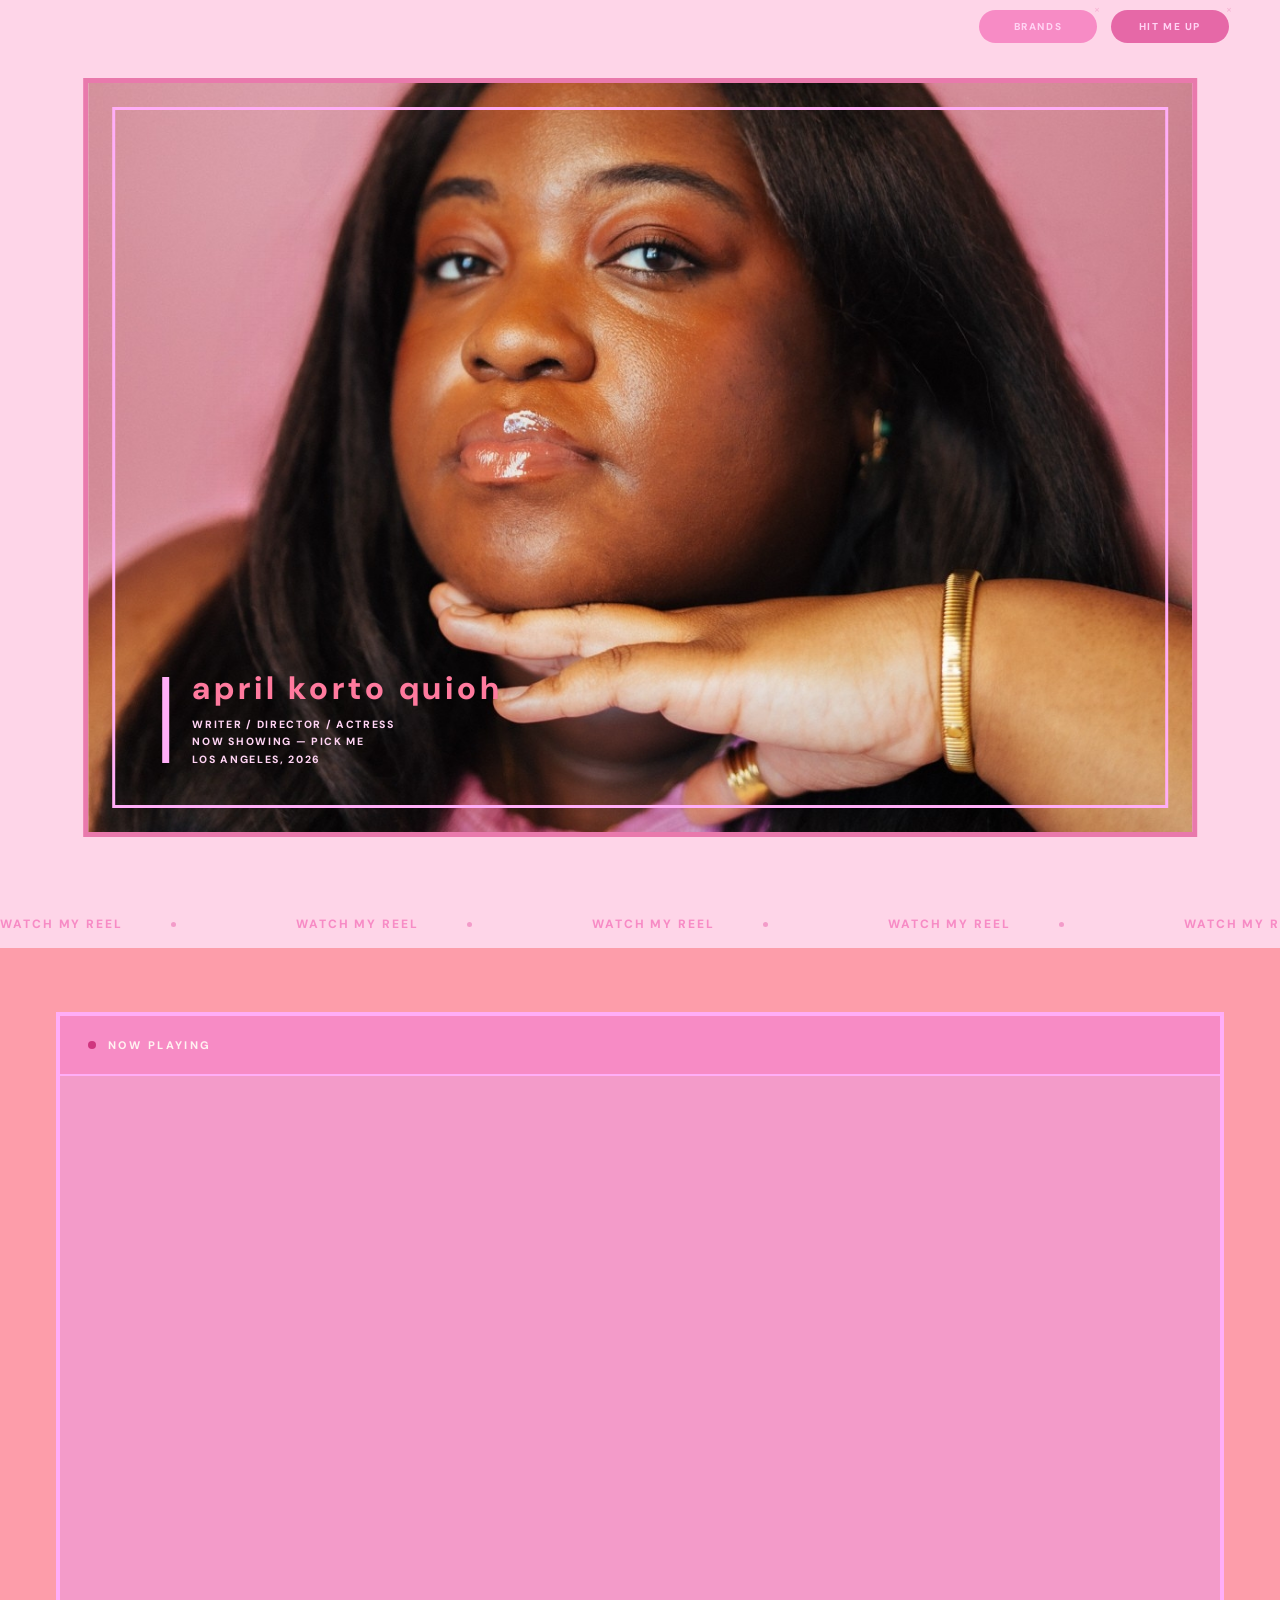
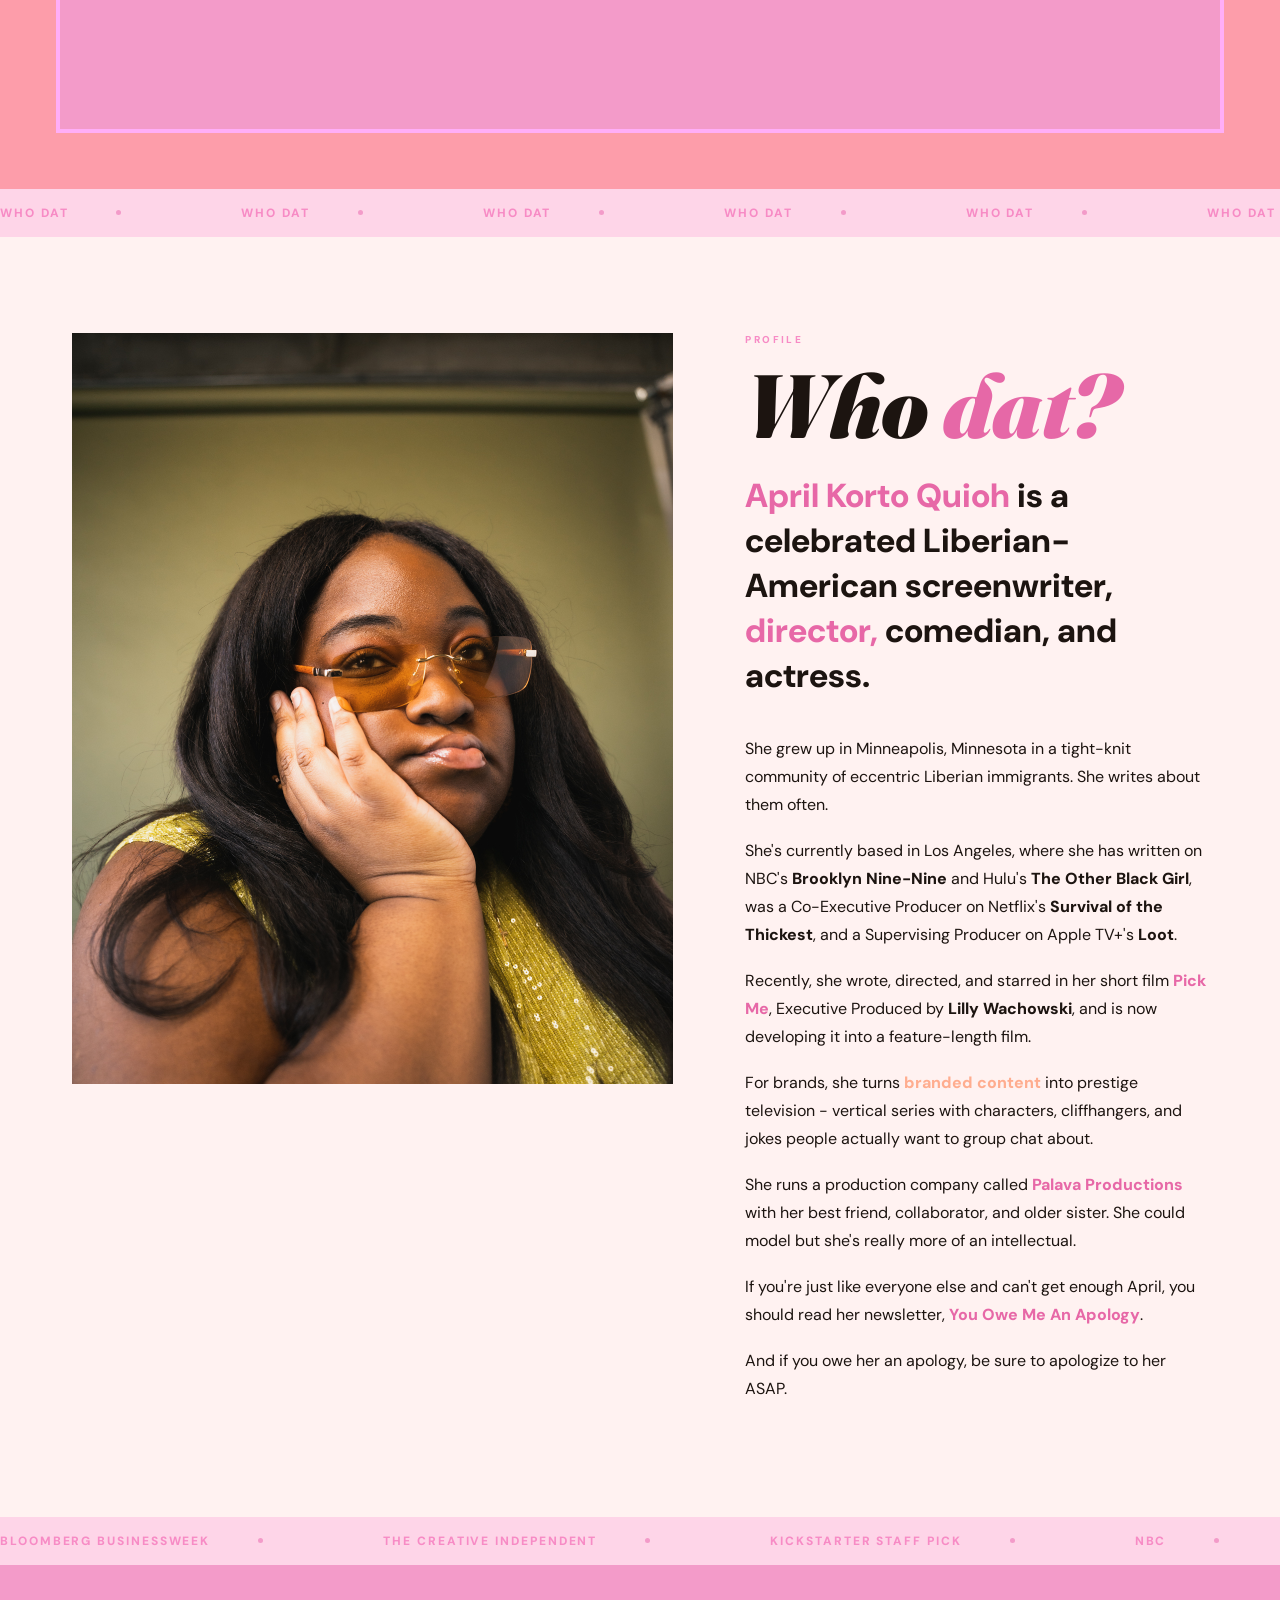
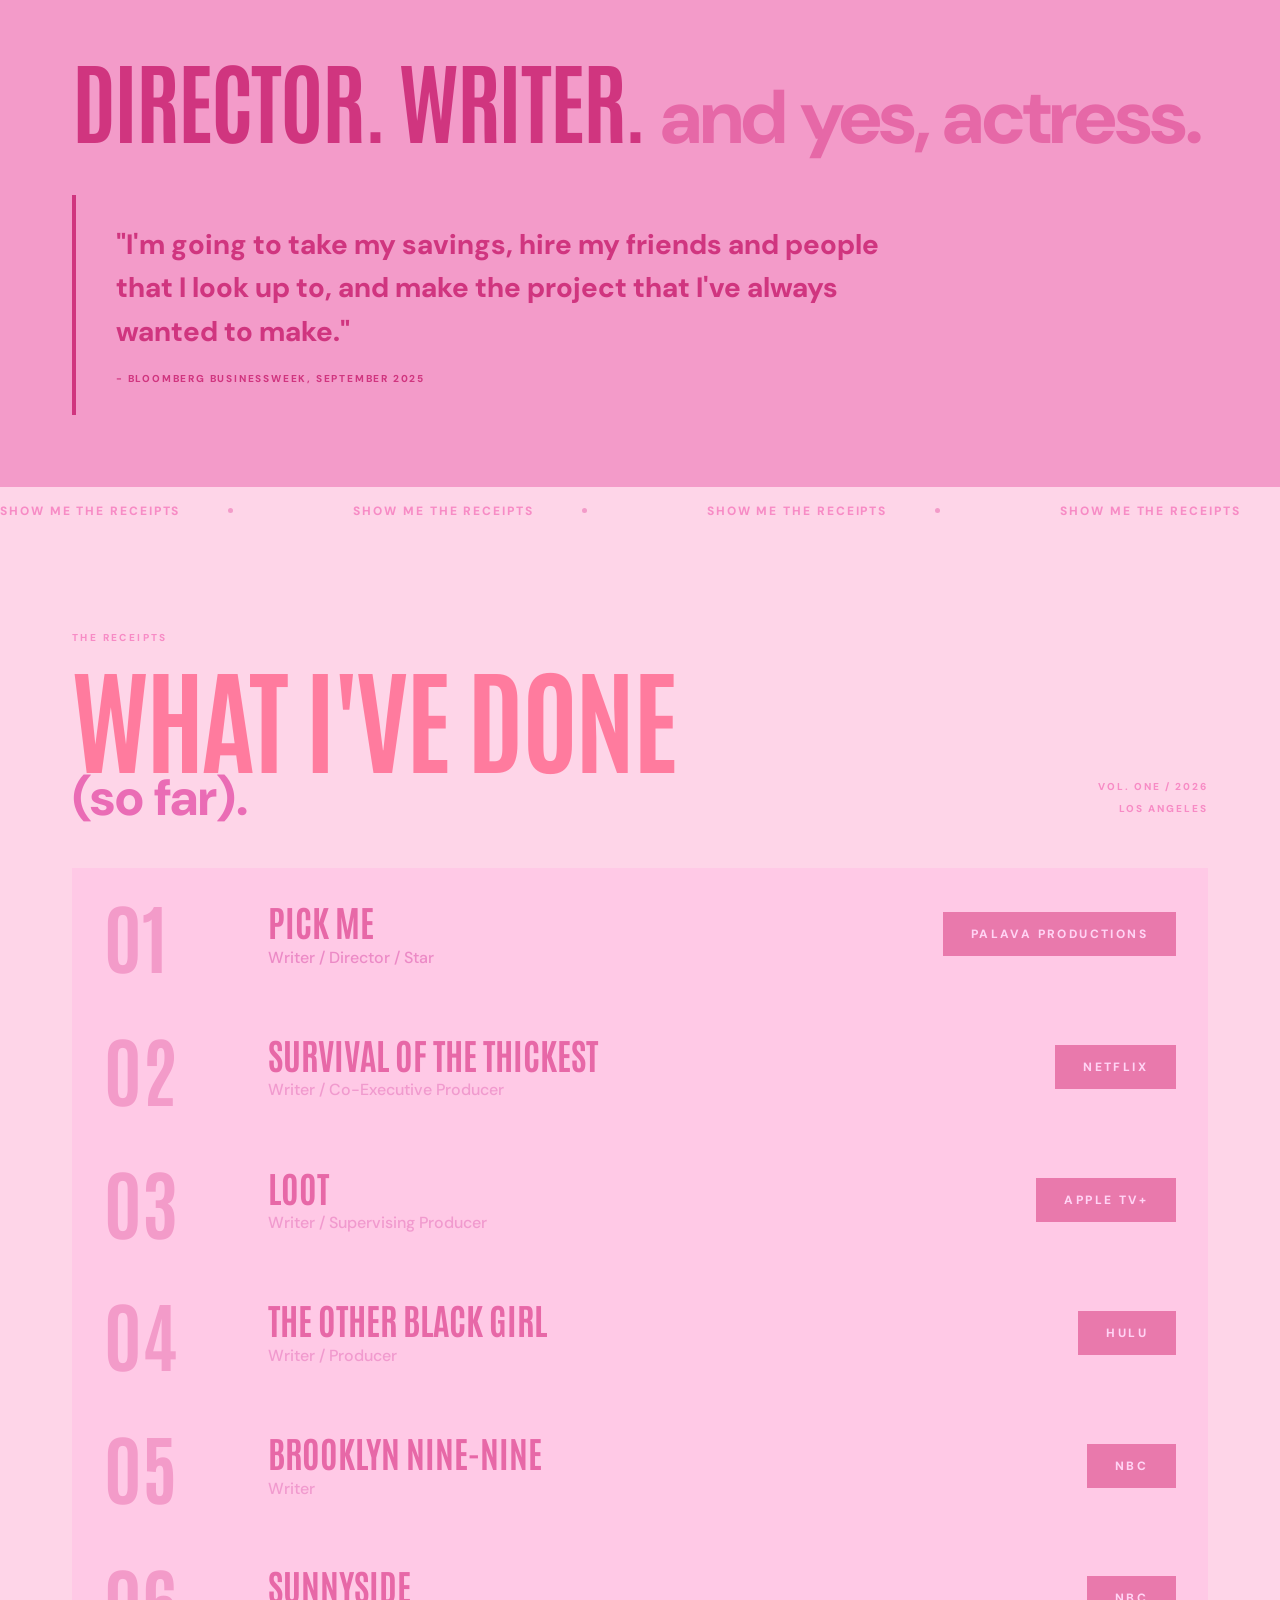
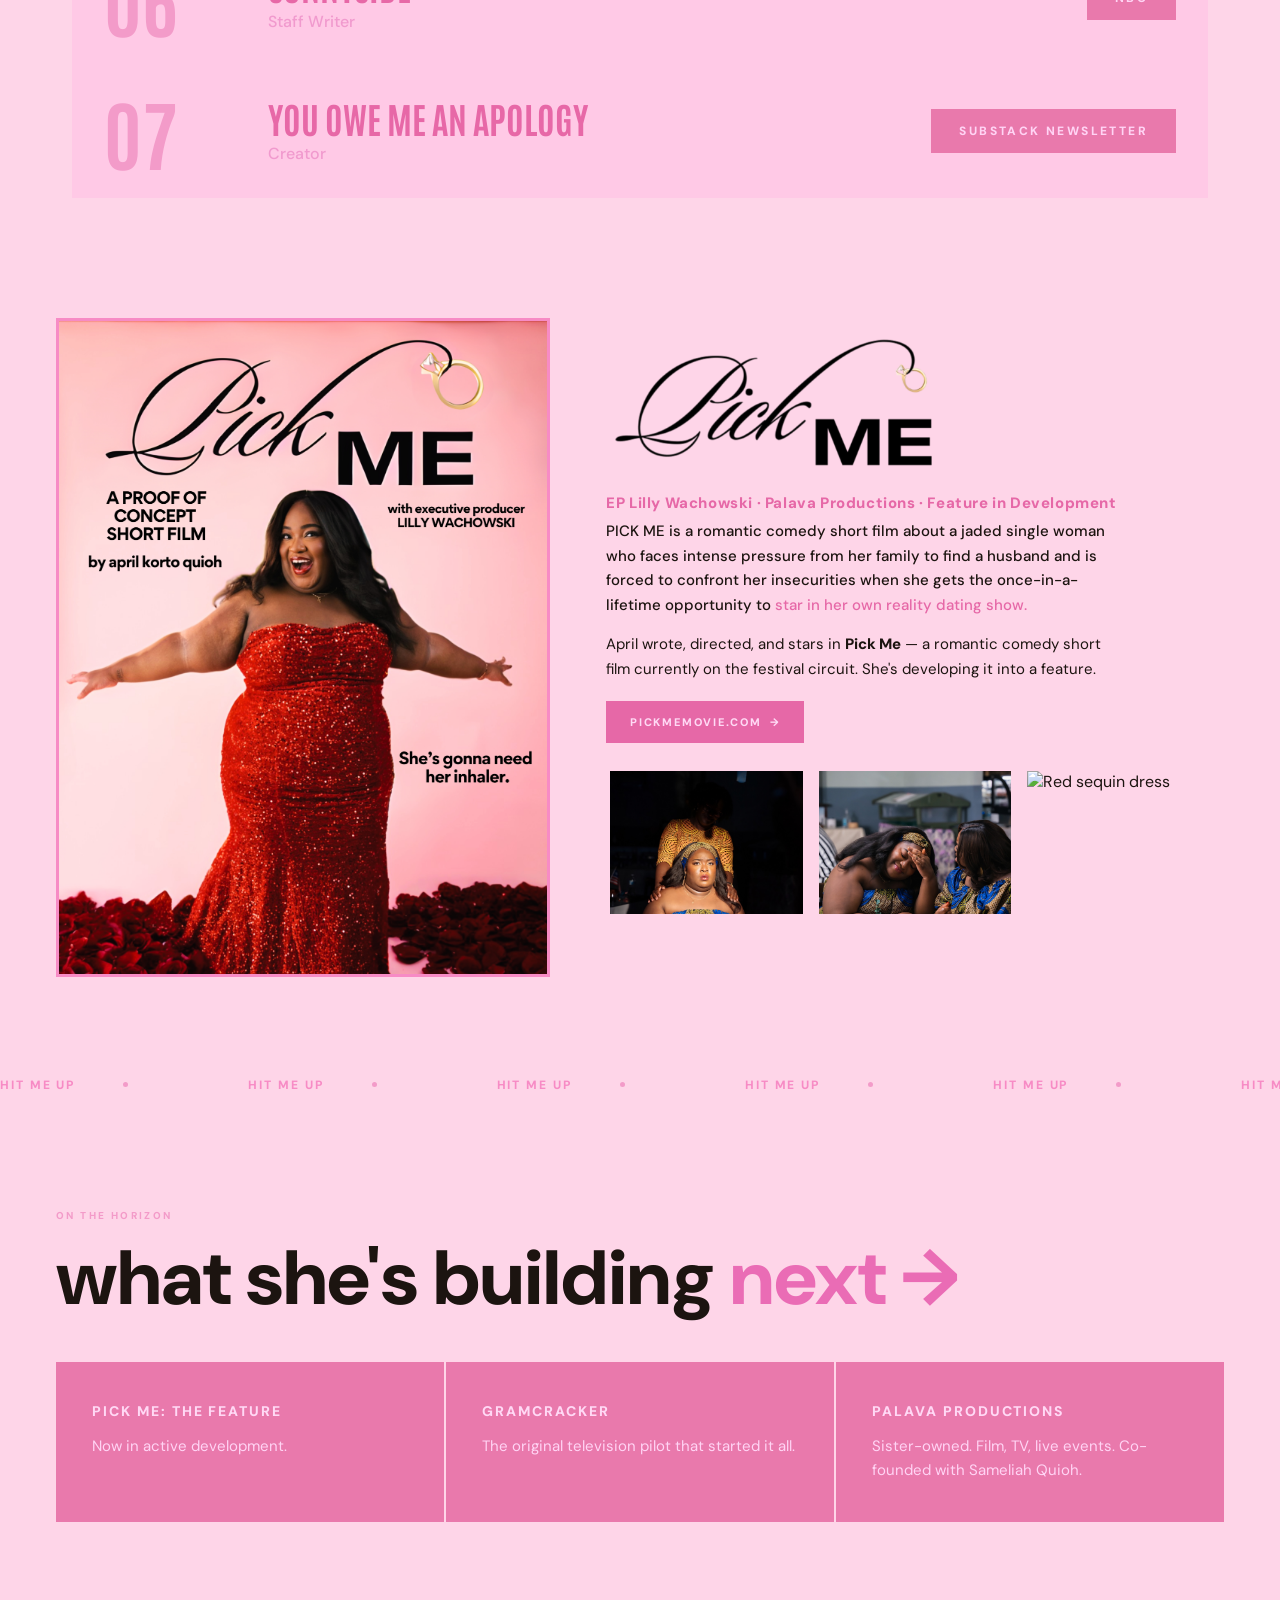
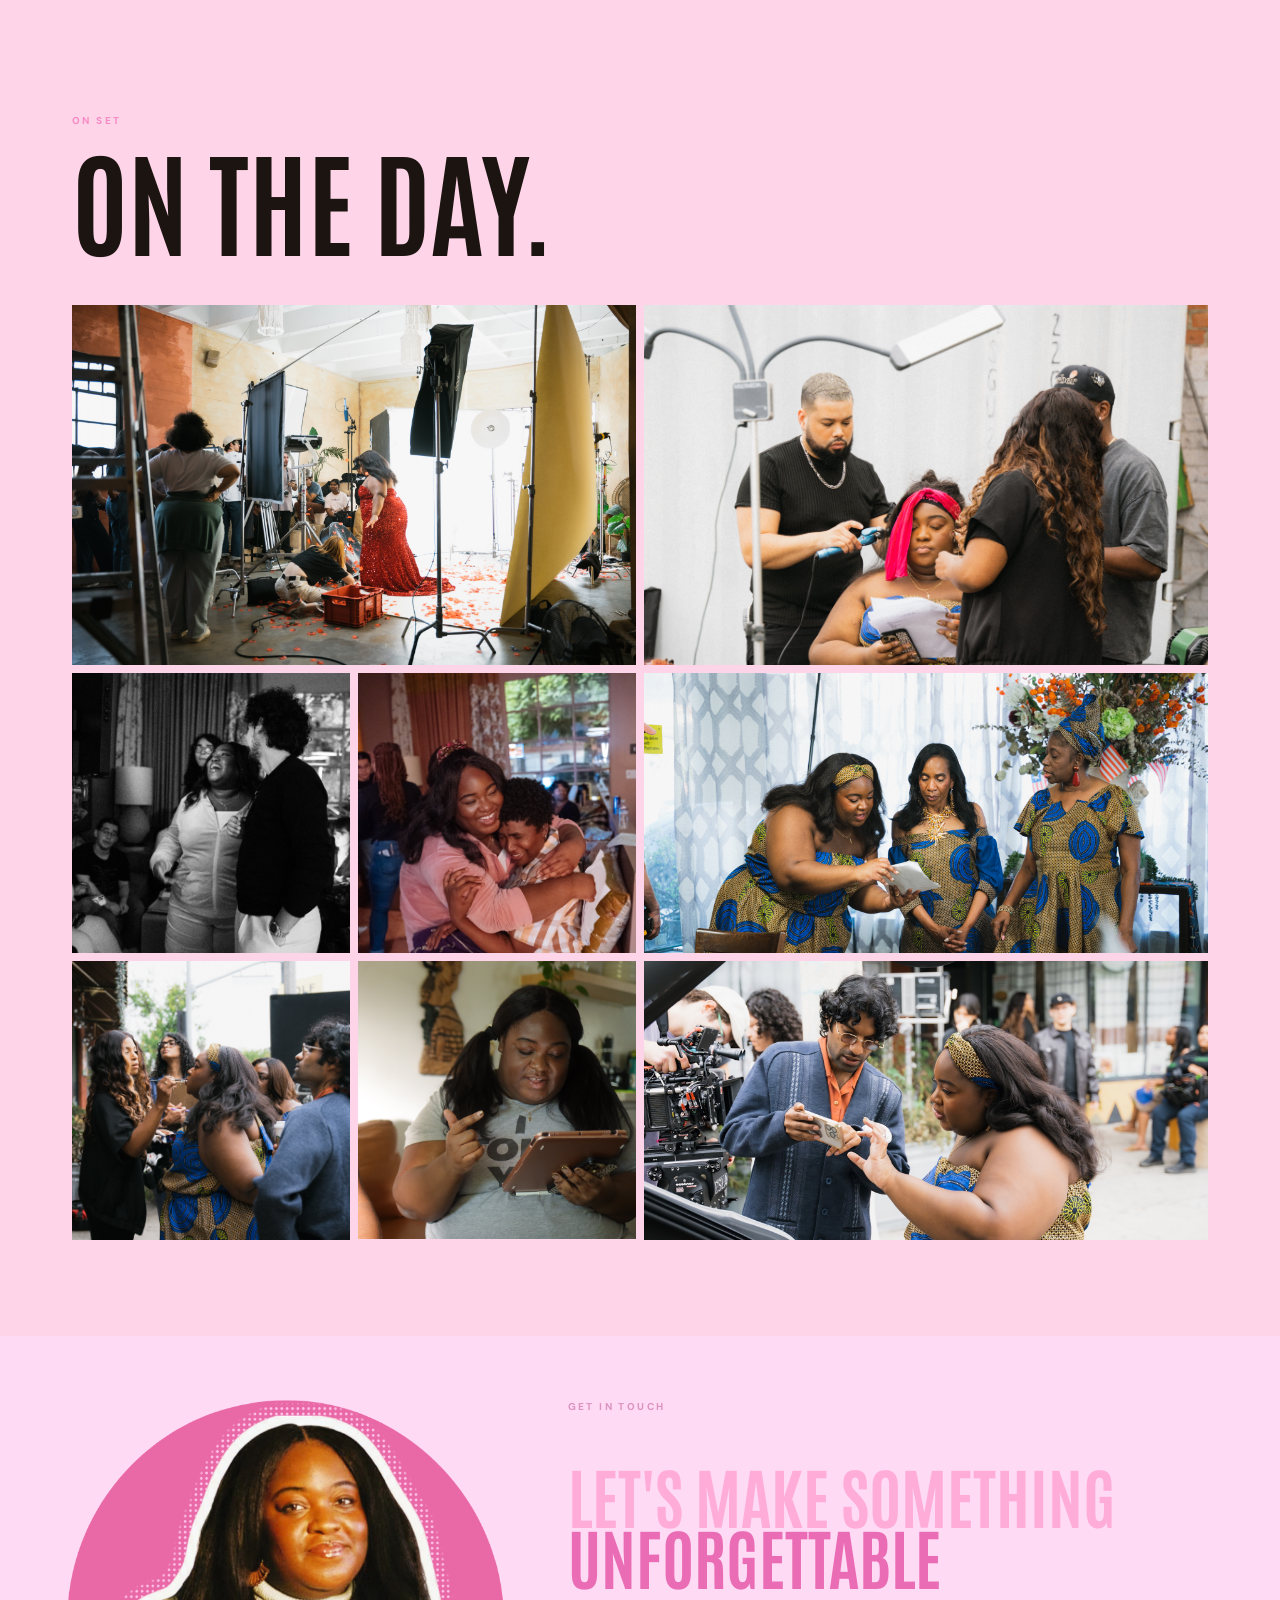
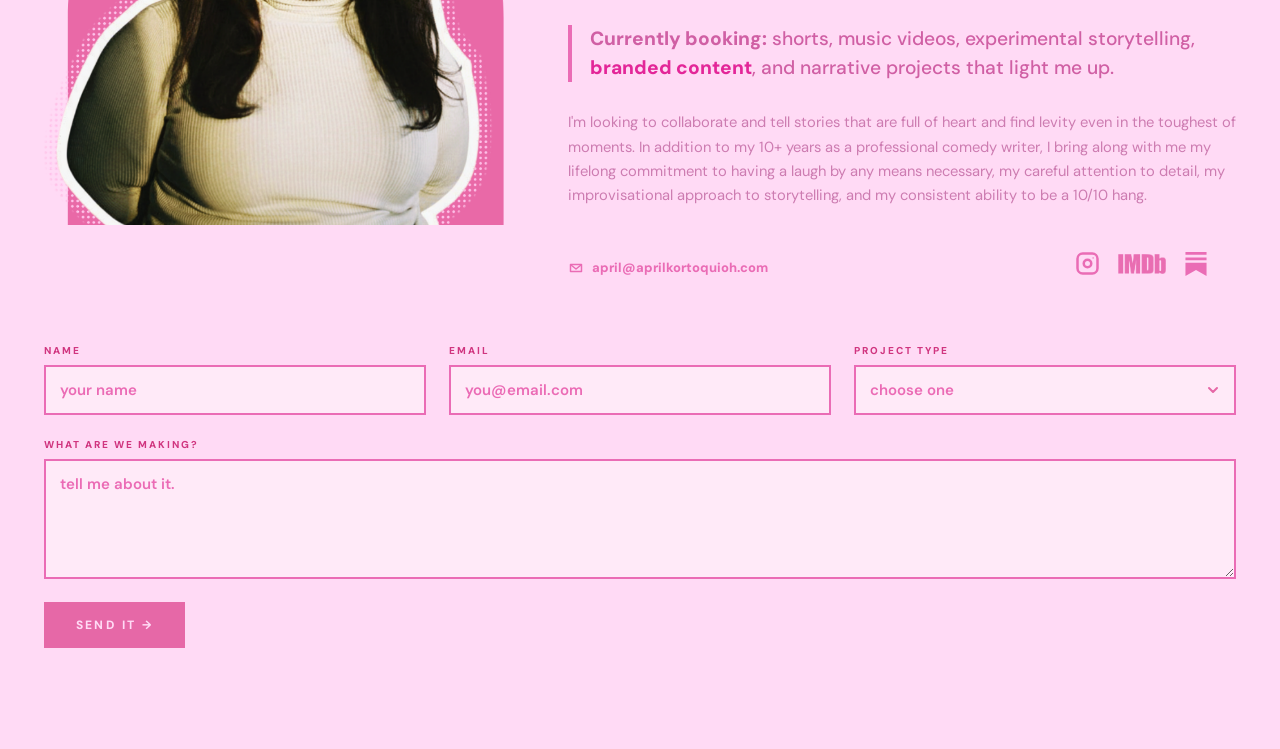
==== index.html @ 1f3b7e19 "Uniform form fields, deeper #f477c0 captions, corrected square vision framing, swap corrected one-pa" ====
<!DOCTYPE html>
<html lang="en">
<head>
<meta charset="UTF-8">
<meta name="viewport" content="width=device-width, initial-scale=1.0">
<title>April Korto Quioh — Comedy Writer, Director & Actress | Los Angeles</title>
<meta name="description" content="April Korto Quioh is a Liberian-American screenwriter, director, and actress based in Los Angeles. TV credits include Netflix, Apple TV+, Hulu, and NBC. Creator and star of Pick Me, exec produced by Lilly Wachowski.">
<meta name="keywords" content="April Korto Quioh, comedy writer Los Angeles, TV writer Los Angeles, screenwriter director actress, Liberian American writer, Pick Me short film, Survival of the Thickest writer, Brooklyn Nine-Nine writer, Loot Apple TV writer, The Other Black Girl writer">
<meta name="author" content="April Korto Quioh">
<meta name="robots" content="index, follow">

<!-- Open Graph -->
<meta property="og:type" content="website">
<meta property="og:title" content="April Korto Quioh — Comedy Writer, Director & Actress">
<meta property="og:description" content="Liberian-American screenwriter, director, and actress based in Los Angeles. Credits include Netflix, Apple TV+, Hulu, and NBC.">
<meta property="og:url" content="https://aprilkortoquioh.com">
<meta property="og:image" content="https://aprilkortoquioh.com/official photos/FINAL PICK ME POSTER.jpg">

<!-- Twitter Card -->
<meta name="twitter:card" content="summary_large_image">
<meta name="twitter:title" content="April Korto Quioh — Comedy Writer, Director & Actress">
<meta name="twitter:description" content="Liberian-American screenwriter, director, and actress based in Los Angeles. Credits include Netflix, Apple TV+, Hulu, and NBC.">

<!-- Structured Data -->
<script type="application/ld+json">
{
  "@context": "https://schema.org",
  "@type": "Person",
  "name": "April Korto Quioh",
  "jobTitle": "Screenwriter, Director, Actress",
  "description": "Liberian-American screenwriter, director, and actress based in Los Angeles.",
  "url": "https://aprilkortoquioh.com",
  "email": "april@aprilkortoquioh.com",
  "address": { "@type": "PostalAddress", "addressLocality": "Los Angeles", "addressRegion": "CA" },
  "sameAs": [
    "https://www.imdb.com/name/nm8555752/",
    "https://palavaproductions.com",
    "https://youowemeanapology.substack.com/"
  ],
  "knowsAbout": ["Screenwriting", "Directing", "Comedy", "Television", "Film"],
  "worksFor": { "@type": "Organization", "name": "Palava Productions" },
  "hasCredential": [
    { "@type": "EducationalOccupationalCredential", "credentialCategory": "Writer / Co-Executive Producer", "recognizedBy": { "@type": "Organization", "name": "Netflix — Survival of the Thickest" } },
    { "@type": "EducationalOccupationalCredential", "credentialCategory": "Writer / Supervising Producer", "recognizedBy": { "@type": "Organization", "name": "Apple TV+ — Loot" } },
    { "@type": "EducationalOccupationalCredential", "credentialCategory": "Writer / Producer", "recognizedBy": { "@type": "Organization", "name": "Hulu — The Other Black Girl" } },
    { "@type": "EducationalOccupationalCredential", "credentialCategory": "Writer", "recognizedBy": { "@type": "Organization", "name": "NBC — Brooklyn Nine-Nine" } }
  ]
}
</script>
<link rel="icon" href="data:image/svg+xml,<svg xmlns='http://www.w3.org/2000/svg' viewBox='0 0 100 100'><circle cx='50' cy='50' r='30' fill='%23e768a7'/></svg>">
<link rel="preconnect" href="https://fonts.googleapis.com">
<link rel="preconnect" href="https://fonts.gstatic.com" crossorigin>
<link href="https://fonts.googleapis.com/css2?family=Antonio:wght@400;600;700&family=Caprasimo&family=DM+Sans:opsz,wght@9..40,400;9..40,500;9..40,700;9..40,800&family=Fraunces:ital,wght@0,500;1,200;1,300;1,600;1,700;1,900&family=Lora:ital,wght@0,400;0,700;1,400;1,700&family=Mr+Dafoe&family=Playfair+Display:ital,wght@0,400;0,700;0,900;1,400;1,700&display=swap" rel="stylesheet">
<style>
/*
  ORCHID V3 — custom palette on #e8c9dc base
  Based on ORCHID V2 with sizing/color refinements.
*/

:root {
  --black: #000000;
  --raspberry: #d90060;
  --blush: #f5d0f5;
  --candy: #f78bc5;
  --petal: #ffd6f2;
  --warm: #e768a7;
}

* { margin: 0; padding: 0; box-sizing: border-box; }
html { scroll-behavior: smooth; background: var(--blush); }
body {
  font-family: 'DM Sans', sans-serif;
  font-weight: 400;
  background: var(--blush);
  color: var(--black);
  overflow-x: hidden;
  -webkit-font-smoothing: antialiased;
}
img { display: block; max-width: 100%; }
a { color: inherit; text-decoration: none; }

/* ===== HIT ME UP BUTTON — from v7, with swipe-to-dismiss ===== */
.hitmeup-btn {
  position: fixed;
  top: 10px;
  right: 20px;
  z-index: 100;
  background: #e975a8;
  color: #ffe8f5;
  padding: 10px 20px;
  font-family: 'DM Sans', sans-serif;
  font-weight: 800;
  font-size: 10px;
  letter-spacing: 0.16em;
  text-transform: uppercase;
  border: none;
  border-radius: 40px;
  cursor: pointer;
  transition: background .2s, color .2s, transform .3s, opacity .3s;
  text-decoration: none;
  user-select: none;
  touch-action: pan-x;
}
.hitmeup-btn:hover { background: #d46da4; color: #ffe8f5; }
.hitmeup-btn.dismissed {
  transform: translateX(200%) !important;
  opacity: 0;
  pointer-events: none;
}
.hitmeup-close {
  position: fixed;
  top: 3px;
  right: 13px;
  z-index: 101;
  background: none;
  border: none;
  color: #e975a8;
  font-size: 11px;
  line-height: 1;
  padding: 2px 5px;
  cursor: pointer;
  opacity: 0.85;
  transition: opacity .2s;
  font-family: 'DM Sans', sans-serif;
}
.hitmeup-close:hover { opacity: 1; }
.hitmeup-close.dismissed { display: none; }
.top-actions {
  position: fixed;
  top: 10px;
  right: 20px;
  z-index: 100;
  display: flex;
  align-items: flex-start;
  gap: 14px;
}
.top-action-item {
  position: relative;
  display: inline-flex;
}
.top-actions .hitmeup-btn {
  position: static;
  inset: auto;
  display: inline-flex;
  align-items: center;
  justify-content: center;
  min-width: 118px;
  background: #e975a8;
}
.top-actions .brands-btn {
  background: #ffd4f4;
  color: #e768a7;
}
.top-actions .brands-btn:hover {
  background: #ffe8f5;
  color: #d1479e;
}
.top-actions .hitmeup-close {
  position: absolute;
  top: -8px;
  right: -8px;
  color: rgba(230, 104, 167, .38);
}
.top-actions .hitmeup-btn.dismissed {
  transform: translateX(56px) !important;
  opacity: 0;
  pointer-events: none;
}
.top-actions .hitmeup-close.dismissed {
  display: none;
}
.brand-link {
  color: #d0357f;
  font-weight: 800;
  text-decoration: none;
}
.brand-link:hover {
  color: #ff60b1;
}

/* ===== HERO — from v4 layout, adjusted to palette ===== */
.hero {
  background: var(--blush);
  height: 100svh;
  min-height: 700px;
  position: relative;
  overflow: hidden;
}
.hero-photo {
  position: absolute;
  top: 50px;
  bottom: 50px;
  left: 15%;
  right: 15%;
  z-index: 1;
  overflow: hidden;
}
.hero-photo img {
  width: 100%;
  height: 100%;
  object-fit: cover;
  object-position: center 70%;
  display: block;
}
/* Hero upper-left block: name + meta stacked */
.hero-left-block {
  position: absolute;
  top: 20px;
  left: 20px;
  z-index: 4;
  text-align: left;
}
.hero-left-block .hero-credit-name {
  font-family: 'Fraunces', serif;
  font-weight: 500;
  font-style: normal;
  font-size: 28px;
  letter-spacing: 0.02em;
  text-transform: lowercase;
  color: #d46da4;
  display: block;
  margin-bottom: 0;
}
.hero-left-block .hero-meta-line {
  font-family: 'DM Sans', sans-serif;
  font-weight: 800;
  font-size: 11px;
  letter-spacing: 0.16em;
  text-transform: uppercase;
  color: #ffd9f4;
  display: block;
  line-height: 1.8;
}
/* Hero upper-right: read it and weep */
.hero-right-block {
  position: absolute;
  top: 20px;
  right: 20px;
  z-index: 4;
  text-align: right;
}
.hero-right-block em {
  font-family: 'DM Sans', sans-serif;
  font-style: normal;
  font-weight: 800;
  font-size: 11px !important;
  letter-spacing: 0.16em;
  text-transform: uppercase;
  color: #ffd9f5;
  display: block;
  line-height: 1.8;
}
/* blinking dot removed */
.hero-name-wrap {
  position: absolute;
  bottom: 50px;
  left: 15%;
  right: 20px;
  z-index: 3;
  display: flex;
  flex-direction: row;
  align-items: flex-end;
  gap: 14px;
}
.hero-name {
  font-family: 'Antonio', sans-serif;
  font-weight: 700;
  font-size: clamp(60px, 20vw, 320px);
  line-height: 0.86;
  color: #d90062;
  text-transform: uppercase;
  margin: 0;
}
.hero-subname {
  font-family: 'Antonio', sans-serif;
  font-weight: 700;
  font-size: clamp(35px, 6vw, 90px);
  color: #e768a7;
  text-transform: none;
  line-height: .7;
  transform: translateY(0.1em);
  white-space: nowrap;
}

/* ===== MARQUEE STRIPS ===== */
.marquee-strip {
  overflow: hidden;
  display: flex;
  align-items: center;
  background: var(--blush);
  height: 48px;
}
/* Top marquee — v2_mauve ticker style, colored bg */
.marquee-strip--top {
  background: #cc6699;
  height: 36px;
}
.marquee-strip--top .marquee-track span {
  color: #ffa6d9;
  font-size: 10px;
  letter-spacing: 0.22em;
  padding-right: 32px;
}
.marquee-strip--top .marquee-track span em {
  font-style: normal;
  color: #ffa6d9;
}
.marquee-strip--top .marquee-track span::after { background: #ffa6d9; }
.marquee-strip--press { height: 48px; margin-top: 0; }
.marquee-strip--hitmeup { height: 56px; margin-top: 0; }
.marquee-track {
  display: flex;
  white-space: nowrap;
  animation: marquee-scroll 69s linear infinite;
}
.marquee-strip--press .marquee-track { animation-direction: reverse; animation-duration: 69s; }
.marquee-strip--hitmeup .marquee-track { animation-direction: reverse; animation-duration: 69s; }

/* Top marquee — from v2, MORE space between items */
.marquee-track span,
.marquee-track a {
  font-family: 'DM Sans', sans-serif;
  font-weight: 800;
  text-transform: uppercase;
  padding-right: 120px;
  display: inline-flex;
  align-items: center;
  gap: 24px;
  font-size: 12px;
  letter-spacing: 0.16em;
  color: var(--raspberry);
}
.marquee-track span::after,
.marquee-track a::after {
  content: '';
  width: 5px;
  height: 5px;
  background: var(--candy);
  border-radius: 50%;
  margin-left: 24px;
  flex-shrink: 0;
}
/* Hit Me Up marquee */
.marquee-strip--hitmeup .marquee-track span {
  font-size: 12px;
  letter-spacing: 0.16em;
  color: #d0357f;
}
.marquee-strip--hitmeup .marquee-track span::after { background: #d0357f; }
.marquee-track a { text-decoration: none; transition: color .2s; }
.marquee-track a:hover { color: var(--black); }
@keyframes marquee-scroll {
  0% { transform: translateX(0); }
  100% { transform: translateX(-50%); }
}

/* ===== REEL CTA — redesigned horizontal bar ===== */
.reel-cta {
  display: flex;
  align-items: center;
  justify-content: space-between;
  background: #F0A0C8;
  color: #ba5083;
  padding: 14px 56px;
  cursor: pointer;
  transition: background .2s, color .2s;
  text-decoration: none;
}
.reel-cta:hover { background: #ba5083; color: #ffa6d9; }
.reel-cta:hover .reel-cta-label { color: #ffa6d9; }
.reel-cta:hover .reel-cta-hed { color: #ffa6d9; }
.reel-cta:hover .reel-cta-arrow { color: #ffa6d9; }
.reel-cta-label {
  font-family: 'DM Sans', sans-serif;
  font-weight: 800;
  font-size: 9px;
  letter-spacing: 0.22em;
  text-transform: uppercase;
  color: #ba5083;
}
.reel-cta-hed {
  font-family: 'Antonio', sans-serif;
  font-weight: 700;
  font-size: 28px;
  line-height: 1;
  letter-spacing: 0;
  text-transform: uppercase;
  color: #ba5083;
}
.reel-cta-arrow {
  font-family: 'DM Sans', sans-serif;
  font-weight: 800;
  font-size: 11px;
  letter-spacing: 0.18em;
  text-transform: lowercase;
  color: #ba5083;
  display: flex;
  align-items: center;
  gap: 8px;
}

/* ===== REEL — from v9, blush stage ===== */
.reel-section {
  background: var(--blush);
  padding: 64px 56px 56px;
}
.reel-stage {
  max-width: 1200px;
  margin: 0 auto;
  border: 4px solid #cc6699;
  overflow: hidden;
  background: #f0a0c8;
}
.reel-label {
  padding: 22px 28px;
  background: #cc6699;
  font-family: 'DM Sans', sans-serif;
  font-weight: 800;
  font-size: 11px;
  letter-spacing: 0.22em;
  text-transform: uppercase;
  color: #ffd9f5;
  display: flex;
  align-items: center;
  gap: 12px;
}
@keyframes dot-blink {
  0%, 100% { opacity: 1; }
  50% { opacity: 0; }
}
.reel-label::before {
  content: '';
  width: 8px;
  height: 8px;
  background: #d0357f;
  border-radius: 50%;
  animation: dot-blink 1.2s ease-in-out infinite;
}
.reel-frame {
  position: relative;
  width: 100%;
  aspect-ratio: 16 / 9;
  overflow: hidden;
}
.reel-frame iframe {
  position: absolute;
  inset: 0;
  width: 100%;
  height: 100%;
  border: none;
}
.reel-frame--vert { display: none; }
@media (orientation: portrait), (max-width: 768px) {
  .reel-frame--land { display: none; }
  .reel-frame--vert { display: block; aspect-ratio: 9 / 16; max-height: 85vh; max-width: 100%; margin: 0 auto; }
}

/* ===== ABOUT / COVER STORY — from concept A ===== */
.about-section {
  background: var(--blush);
  padding: 96px 72px;
}
.about-grid {
  max-width: 1400px;
  margin: 0 auto;
  display: grid;
  grid-template-columns: 1.3fr 1fr;
  gap: 72px;
  align-items: start;
}
.about-photo {
  width: 100%;
  aspect-ratio: 4/5;
  overflow: hidden;
}
.about-photo img {
  width: 100%;
  height: 100%;
  object-fit: cover;
  object-position: center 35%;
}
.about-prehed {
  font-family: 'Fraunces', serif;
  font-weight: 900;
  font-style: italic;
  font-size: clamp(52px, 7vw, 100px);
  line-height: 0.9;
  color: var(--black);
  margin-bottom: 28px;
}
.about-prehed .warm { color: var(--warm); }
.about-hed {
  font-family: 'Caprasimo', serif;
  font-weight: 400;
  font-size: clamp(22px, 2.6vw, 34px);
  line-height: 1.35;
  color: var(--black);
  margin-bottom: 36px;
}
.about-hed em { color: var(--warm); font-style: normal; }
.about-text p {
  font-family: 'DM Sans', sans-serif;
  font-weight: 400;
  font-size: 16px;
  line-height: 1.75;
  color: var(--black);
  margin-bottom: 18px;
  max-width: 560px;
}
.about-text p strong { font-weight: 800; }
.about-text .kicker { color: var(--warm); }
.about-text .kicker::before { background: var(--warm); }
.about-text .kicker::after { background: var(--warm); }

/* ===== TITLE LINE — Playfair 400 regular, NOT italic ===== */
.title-section {
  background: var(--blush);
  padding: 88px 72px 72px;
}
.title-inner {
  max-width: 1400px;
  margin: 0 auto;
}
.title-line {
  font-family: 'Antonio', sans-serif;
  font-weight: 700;
  font-size: clamp(44px, 7vw, 100px);
  line-height: 1;
  letter-spacing: -0.02em;
  text-transform: uppercase;
  color: #d0357f;
}
.title-line em {
  font-family: 'Playfair Display', serif;
  font-style: normal;
  font-weight: 400;
  font-size: 0.85em;
  color: #f78bc5;
  text-transform: none;
}
.title-quote {
  max-width: 900px;
  margin: 40px 0 0;
  border-left: 4px solid #d0357f;
  padding: 28px 40px;
  font-family: 'Fraunces', serif;
  font-weight: 600;
  font-style: italic;
  font-size: clamp(20px, 2.2vw, 28px);
  line-height: 1.55;
  color: #d0357f;
}
.title-quote cite {
  display: block;
  margin-top: 18px;
  font-family: 'DM Sans', sans-serif;
  font-weight: 800;
  font-style: normal;
  font-size: 10px;
  letter-spacing: 0.18em;
  text-transform: uppercase;
  color: #f78bc5;
}

/* ===== SHARED KICKER ===== */
.kicker {
  font-family: 'DM Sans', sans-serif;
  font-weight: 800;
  font-size: 10px;
  letter-spacing: 0.24em;
  text-transform: uppercase;
  color: var(--candy);
  margin-bottom: 20px;
  display: inline-flex;
  align-items: center;
  gap: 12px;
}
.kicker::before {
  content: '';
  width: 36px;
  height: 1.5px;
  background: var(--candy);
}
.kicker::after {
  content: '';
  width: 5px;
  height: 5px;
  background: var(--candy);
  border-radius: 50%;
  margin-left: 4px;
}

/* ===== CREDITS HEADER + ROWS ===== */
.credits-section {
  background: var(--blush);
  padding: 96px 72px 48px;
}
.credits-inner {
  max-width: 1400px;
  margin: 0 auto;
}
.credits-top {
  display: flex;
  justify-content: space-between;
  align-items: flex-end;
}
.credits-hed {
  font-family: 'Antonio', sans-serif;
  font-weight: 700;
  font-size: clamp(56px, 9vw, 140px);
  line-height: 0.88;
  text-transform: uppercase;
  color: #d0357f;
  letter-spacing: -0.02em;
}
.credits-hed em {
  display: block;
  font-family: 'Fraunces', serif;
  font-style: italic;
  font-weight: 900;
  font-size: clamp(28px, 4vw, 56px);
  color: #d46da4;
  text-transform: none;
  letter-spacing: 0;
  margin-top: 10px;
}
.credits-meta {
  font-family: 'DM Sans', sans-serif;
  font-weight: 800;
  font-size: 10px;
  letter-spacing: 0.2em;
  text-transform: uppercase;
  color: #d46da4;
  text-align: right;
  line-height: 2.2;
  flex-shrink: 0;
  padding-left: 48px;
}
.credits-meta .loc { color: #d0357f; }

/* Credit card rows — concept B v2 */
.credits-rows { margin-top: 48px; }
.cb-card {
  display: grid;
  grid-template-columns: 140px 1fr auto;
  align-items: center;
  gap: 24px;
  padding: 28px 32px;
  background: var(--blush);
  cursor: pointer;
  transition: background .2s;
}
.cb-card.active {
  background: #cc6699;
}
.cb-card.active .cb-num { color: var(--petal); }
.cb-card.active .cb-title { color: var(--petal); }
.cb-card.active .cb-role { color: var(--petal); opacity: .8; }
.cb-card.active .cb-tag { background: #f6d0f6; color: #e768a7; }
.cb-num {
  font-family: 'Antonio', sans-serif;
  font-weight: 700;
  font-size: clamp(48px, 6vw, 80px);
  color: #d46da4;
  line-height: 1;
}
.cb-title {
  font-family: 'Antonio', sans-serif;
  font-weight: 700;
  font-size: clamp(22px, 3vw, 36px);
  text-transform: uppercase;
  color: var(--black);
  line-height: 1.1;
  margin-bottom: 6px;
}
.cb-role {
  font-family: 'DM Sans', sans-serif;
  font-weight: 500;
  font-size: 16px;
  color: var(--black);
  opacity: .6;
}
.cb-tag {
  font-family: 'DM Sans', sans-serif;
  font-weight: 800;
  font-size: 12px;
  letter-spacing: .2em;
  text-transform: uppercase;
  background: #d46da4;
  color: #ffc6e7;
  padding: 14px 28px;
  align-self: center;
}
@media(max-width:900px) {
  .cb-card {
    grid-template-columns: 60px 1fr;
    gap: 16px;
    padding: 24px 22px;
  }
  .cb-num { font-size: 36px; }
  .cb-tag { grid-column: 2; justify-self: start; }
}

/* ===== PICK ME — concept 6 gallery ===== */
.c6-section { background: var(--blush); }
.c6-inner { max-width: 1400px; margin: 0 auto; padding: 72px 56px 80px; }
.c6-top { display: grid; grid-template-columns: 0.8fr 1fr; gap: 56px; align-items: start; }
.c6-hero-wrap {
  position: relative; overflow: hidden;
  border: 3px solid #f78bc5;
  aspect-ratio: 3/4;
  background: var(--candy);
}
.c6-hero-wrap img {
  width: 100%; height: 100%; object-fit: cover;
  transition: opacity .4s;
}
.c6-hero-tag {
  position: absolute; top: -1px; left: 24px;
  background: var(--raspberry); color: var(--petal);
  padding: 8px 18px;
  font-family: 'DM Sans', sans-serif; font-weight: 800;
  font-size: 9px; letter-spacing: .22em; text-transform: uppercase;
}
/* old .c6-thumbs removed — thumbnails now in .c6-thumbs-right */
.c6-text { padding-top: 8px; }
.c6-logo { max-width: 340px; width: 100%; margin-bottom: -24px; }
.c6-logo img { width: 100%; height: auto; }
.c6-ep {
  font-family: 'DM Sans', sans-serif; font-weight: 800;
  font-size: 15px; letter-spacing: .04em;
  color: #d46da4; margin-bottom: 6px;
}
.c6-logline {
  font-family: 'DM Sans', sans-serif; font-weight: 500;
  font-size: 15px; line-height: 1.65;
  color: var(--black); margin-bottom: 14px; max-width: 500px;
}
.c6-logline .accent { color: #d46da4; }
.c6-body {
  font-family: 'DM Sans', sans-serif; font-weight: 400;
  font-size: 15px; line-height: 1.65; color: var(--black);
  max-width: 500px;
}
.c6-body strong { font-weight: 800; }
.c6-circuit {
  display: inline-flex; align-items: center; gap: 8px;
  background: #e768a7; color: #ffc6e7;
  padding: 14px 24px; margin-top: 20px;
  font-family: 'DM Sans', sans-serif; font-weight: 800;
  font-size: 11px; letter-spacing: .16em; text-transform: uppercase;
  border: none; text-decoration: none; transition: background .2s, color .2s;
}
.c6-circuit:hover { background: #d0357f; color: #ffa6d9; }
.c6-circuit::after { content: '\2192'; }
.c6-thumbs-right {
  display: grid; grid-template-columns: repeat(3, 1fr); gap: 8px;
  margin-top: 24px;
}
.c6-thumbs-right .c6-thumb {
  overflow: hidden; aspect-ratio: 4/3; cursor: pointer;
  border: 4px solid transparent;
  transition: border-color .25s, transform .2s;
}
.c6-thumbs-right .c6-thumb:hover { transform: scale(1.02); }
.c6-thumbs-right .c6-thumb.active { border-color: var(--petal); }
.c6-thumbs-right .c6-thumb img { width: 100%; height: 100%; object-fit: cover; }
@media(max-width:900px) {
  .c6-inner { padding: 48px 22px 56px; }
  .c6-top { grid-template-columns: 1fr; gap: 36px; }
}

/* ===== ON THE DAY — from v10 ===== */
.proof-section {
  background: var(--blush);
  padding: 96px 72px;
}
.proof-head {
  max-width: 1400px;
  margin: 0 auto 56px;
}
.proof-hed {
  font-family: 'Antonio', sans-serif;
  font-weight: 700;
  font-size: clamp(56px, 9vw, 144px);
  line-height: 0.88;
  text-transform: uppercase;
  color: var(--black);
}
.proof-grid {
  max-width: 1400px;
  margin: 0 auto;
  display: grid;
  grid-template-columns: repeat(4, 1fr);
  grid-template-rows: 360px 280px;
  gap: 8px;
  background: var(--proof-gallery-gap, var(--page-bg));
}
.proof-tile {
  position: relative;
  overflow: hidden;
  background: var(--proof-tile-fill, var(--candy));
}
.proof-tile img { width: 100%; height: 100%; object-fit: cover; transition: transform .5s; }
.proof-tile:hover img { transform: scale(1.04); }
.proof-cap {
  position: absolute;
  bottom: 0; left: 0; right: 0;
  background: var(--proof-caption-bg, #cc6699);
  color: var(--proof-caption-font, #ffdaf5);
  padding: 12px 14px;
  font-family: 'DM Sans', sans-serif;
  font-weight: 500;
  font-size: 12px;
  opacity: 0;
  transform: translateY(100%);
  transition: opacity .25s, transform .25s;
}
.proof-cap strong {
  display: block;
  font-weight: 800;
  font-size: 9px;
  letter-spacing: 0.18em;
  text-transform: uppercase;
  color: var(--proof-caption-font, #ffdaf5);
  margin-bottom: 3px;
}
.proof-tile:hover .proof-cap { opacity: 1; transform: translateY(0); }
.proof-tile:nth-child(1) { grid-column: span 2; }
.proof-tile:nth-child(2) { grid-column: span 2; }
.proof-tile:nth-child(5) { grid-column: span 2; }

/* ===== ON THE HORIZON — Caprasimo heading ===== */
.horizon-section {
  background: var(--blush);
  padding: 96px 56px;
}
.horizon-head {
  max-width: 1400px;
  margin: 0 auto 48px;
}
.horizon-head .kicker { color: #ba5083; }
.horizon-head .kicker::before { background: #ba5083; }
.horizon-head .kicker::after { background: #ba5083; }
.horizon-hed {
  font-family: 'Caprasimo', serif;
  font-weight: 400;
  font-size: clamp(40px, 6vw, 88px);
  line-height: 0.95;
  text-transform: lowercase;
  color: var(--black);
}
.horizon-hed em {
  font-style: italic;
  color: #e768a7;
}
.horizon-cards {
  max-width: 1400px;
  margin: 0 auto;
  display: grid;
  grid-template-columns: repeat(3, 1fr);
  gap: 2px;
}
.horizon-card {
  border: none;
  border-radius: 0;
  padding: 40px 36px;
  background: #f0a0c8;
  transition: background .2s;
}
.horizon-card:hover { background: #e768a7; }
.horizon-card:hover h3 { color: #ffa6d9; }
.horizon-card:hover p { color: var(--blush); }
.horizon-card h3 {
  font-family: 'DM Sans', sans-serif;
  font-weight: 800;
  font-size: 14px;
  letter-spacing: 0.14em;
  text-transform: uppercase;
  color: #ba5083;
  margin-bottom: 14px;
}
.horizon-card p {
  font-family: 'DM Sans', sans-serif;
  font-weight: 400;
  font-size: 15px;
  line-height: 1.6;
  color: var(--black);
}

/* ===== CONTACT — from v7 ===== */
.contact-section {
  background: var(--blush);
  padding: 96px 56px 64px;
}
.contact-grid {
  max-width: 1400px;
  margin: 0 auto;
  display: grid;
  grid-template-columns: 1fr 1fr;
  gap: 64px;
  align-items: center;
}
.contact-photo {
  aspect-ratio: 4/5;
  overflow: hidden;
  border: 4px solid #ffd9f4;
}
.contact-photo img { width: 100%; height: 100%; object-fit: cover; object-position: center 40%; }
.contact-text .kicker { color: #d46da4; }
.contact-text .kicker::before { background: #d46da4; }
.contact-text .kicker::after { background: #d46da4; }
.contact-hed {
  font-family: 'Antonio', sans-serif;
  font-weight: 700;
  font-size: clamp(72px, 12vw, 200px);
  line-height: 0.86;
  text-transform: uppercase;
  color: var(--black);
  margin-bottom: 32px;
}
.contact-hed em {
  font-family: 'Fraunces', serif;
  font-style: italic;
  font-weight: 900;
  color: var(--raspberry);
  text-transform: none;
}
.contact-hed em.orchid-up { color: #d46da4; }
.contact-email-label {
  font-family: 'DM Sans', sans-serif;
  font-weight: 800;
  font-size: 10px;
  letter-spacing: 0.22em;
  text-transform: uppercase;
  color: #d46da4;
  margin-bottom: 8px;
}
.contact-email {
  display: inline-block;
  font-family: 'DM Sans', sans-serif;
  font-weight: 800;
  font-size: 12px;
  letter-spacing: 0.18em;
  text-transform: uppercase;
  color: #ffd9f5;
  background: #d46ca3;
  padding: 4px 10px;
  margin-top: 24px;
  transition: background .2s;
  word-break: break-all;
  text-decoration: none;
}
.contact-email:hover { background: #d46da4; }

/* Footer */
.fine {
  max-width: 1400px;
  margin: 64px auto 0;
  padding-top: 28px;
  display: flex;
  justify-content: space-between;
  flex-wrap: wrap;
  gap: 14px;
  font-family: 'DM Sans', sans-serif;
  font-weight: 800;
  font-size: 10px;
  letter-spacing: 0.16em;
  text-transform: uppercase;
  color: #d46da4;
}
.fine span:last-child { color: #e768a7; }

/* ===== ORCHID SECTION OVERRIDES ===== */
.credits-section .kicker { color: #d46da4; }
.credits-section .kicker::before { background: #d46da4; }
.credits-section .kicker::after { background: #d46da4; }

/* ===== ORCHID MARQUEE OVERRIDES ===== */
#whodat-marquee .marquee-track span { color: #d0357f; }
#whodat-marquee .marquee-track span::after { background: #d0357f; }
#reel-marquee .marquee-track span { color: #d0357f; }
#reel-marquee .marquee-track span::after { background: #d0357f; }
#press-marquee .marquee-track a { color: #d0357f; }
#press-marquee .marquee-track a::after { background: #d0357f; }
#press-marquee .marquee-track a:hover { color: #ba5083; }
#receipts-marquee .marquee-track span { color: #d0357f; }
#receipts-marquee .marquee-track span::after { background: #d0357f; }

/* ===== RESPONSIVE ===== */
@media (max-width: 1024px) {
  .about-grid, .contact-grid { grid-template-columns: 1fr; gap: 48px; }
  .horizon-cards { grid-template-columns: 1fr; }
}
@media (max-width: 600px) {
  .credits-top { flex-direction: column; align-items: flex-start; gap: 24px; }
  .credits-meta { text-align: left; padding-left: 0; }
}
@media (max-width: 768px) {
  .top-actions { top: 44px; right: 12px; gap: 8px; }
  .top-actions .hitmeup-btn { padding: 8px 14px; font-size: 9px; min-width: 96px; }
  .top-actions .hitmeup-close { top: -7px; right: -7px; }
  .hero-photo { top: 28px; left: 28px; right: 28px; bottom: 28px; }
  .hero-left-block { top: 12px; left: 12px; }
  .hero-left-block .hero-credit-name { font-size: 12px; }
  .hero-right-block { top: 12px; right: 12px; max-width: 82px; text-align: right; }
  .hero-name { font-size: 24vw; }
  .marquee-strip { height: 40px; }
  .marquee-strip--hitmeup { height: 44px; }
  .marquee-track span, .marquee-track a { padding-right: 40px; font-size: 11px !important; }
  .marquee-strip--hitmeup .marquee-track span { font-size: 13px !important; }
  .reel-section { padding: 32px 22px 36px; }
  .about-section, .contact-section, .horizon-section { padding: 64px 24px; }
  .proof-section { padding: 64px 24px; }
  .title-section { padding: 56px 24px 44px; }
  .credits-section { padding: 64px 24px 32px; }
  .proof-grid { grid-template-columns: 1fr 1fr; grid-template-rows: repeat(4, 220px); }
  .proof-tile:nth-child(1), .proof-tile:nth-child(2), .proof-tile:nth-child(5) { grid-column: span 1; }
  .fine { flex-direction: column; gap: 6px; }
}
/* Portrait: hide button, fix name position */
@media (orientation: portrait) {
  .top-actions {
    display: flex !important;
    top: 20px;
    right: 12px;
  }
  .top-actions .hitmeup-btn {
    display: inline-flex;
  }
  .top-actions .hitmeup-close {
    display: block;
  }
  #blocking-tile { grid-column: span 1 !important; aspect-ratio: 1 / 1 !important; }
  #blocking-tile img { object-position: center 55%; }
  .hero-name-wrap {
    display: none !important;
  }
}
/* Wide screens: move Hit Me Up button in from the edge toward the hero image */
@media (min-width: 1200px) {
  .top-actions { right: 4%; }
}

/* ===== WORK WITH ME SECTION ===== */
.whats-next-section {
  background: var(--blush);
  padding: 96px 72px;
}
.whats-next-grid {
  max-width: 1400px;
  margin: 0 auto;
  display: grid;
  grid-template-columns: 0.9fr 1.1fr;
  gap: 72px;
  align-items: start;
}
.whats-next-media {
  position: relative;
  aspect-ratio: 4/3;
  overflow: hidden;
  border: 4px solid #d46da4;
  background: var(--candy);
}
.whats-next-media img {
  width: 100%;
  height: 100%;
  object-fit: cover;
}
.media-tag {
  position: absolute;
  top: 32px;
  left: -4px;
  background: var(--raspberry);
  color: var(--petal);
  padding: 14px 28px;
  font-family: 'DM Sans', sans-serif;
  font-weight: 800;
  font-size: 13px;
  letter-spacing: 0.22em;
  text-transform: uppercase;
  z-index: 2;
  box-shadow: 4px 4px 0px rgba(0,0,0,0.1);
}
.whats-next-text .kicker { color: #d0357f; }
.whats-next-text .kicker::before,
.whats-next-text .kicker::after { background: #d0357f; }
.whats-next-hed {
  font-family: 'Antonio', sans-serif;
  font-weight: 700;
  font-size: clamp(72px, 10vw, 140px);
  line-height: 0.88;
  color: #d0357f;
  text-transform: uppercase;
  margin-bottom: 32px;
  letter-spacing: -0.02em;
}
.whats-next-hed em {
  font-family: 'Fraunces', serif;
  font-style: italic;
  font-weight: 900;
  color: #d46da4;
  text-transform: none;
  display: block;
  font-size: clamp(40px, 6vw, 80px);
}
.whats-next-text p {
  font-family: 'DM Sans', sans-serif;
  font-weight: 400;
  font-size: 16px;
  line-height: 1.75;
  color: var(--black);
  margin-bottom: 20px;
  max-width: 580px;
}
.whats-next-text p.lead {
  font-size: 18px;
  font-weight: 500;
  color: #ba5083;
  line-height: 1.6;
  margin-bottom: 28px;
  padding-left: 16px;
  border-left: 3px solid #f78bc5;
}
.whats-next-text p strong { font-weight: 800; color: var(--raspberry); }
.whats-next-cta { margin-top: 40px; display: inline-block; }
@media (max-width: 1024px) {
  .whats-next-grid { grid-template-columns: 1fr; gap: 48px; }
  .media-tag { font-size: 11px; padding: 10px 20px; }
}
@media (max-width: 768px) {
  .whats-next-section { padding: 64px 24px; }
}
/* ===== FINAL DEPLOYED COLOR SYSTEM — JULY 2026 ===== */
:root {
  --black: #1C1410;
  --page-bg: #F5D0F5;
  --blush: var(--page-bg);
  --hero-bg: #FED5E8;
  --hero-image-bg: #FED5E8;
  --april-fill: #E668A7;
  --korto-fill: #FFAEF7;
  --korto-font: Georgia, serif;
  --hero-name-font: 'DM Sans', sans-serif;
  --hero-accent: #ffad8f;
  --hero-name-fill: #FF7A9E;
  --hero-frame-outer: #E979AC;
  --hero-frame-inner: #FFAEF7;
  --hero-dash: #FFAEF7;
  --hero-copy: #FFD4F4;
  --marquee-font: #F78BC5;
  --marquee-dot: #F39BC9;
  --horizon-bg: #FFF2F1;
  --horizon-kicker: #F39BC9;
  --horizon-heading: #1C1410;
  --horizon-accent: #EA6CB5;
  --horizon-card-bg: #FF7B9E;
  --horizon-card-title: #FFD9F5;
  --horizon-card-body: #FFD4F4;
  --proof-gallery-gap: #FFF2F1;
  --proof-tile-fill: #ffa6d9;
  --proof-caption-bg: #E979AC;
  --proof-caption-font: #FFD4F4;
}
html,
body,
.hero,
.marquee-strip,
.reel-section,
.about-section,
.title-section,
.credits-section,
.c6-section,
.proof-section,
.horizon-section,
.whats-next-section,
.contact-section {
  background: var(--page-bg);
}
body {
  color: var(--black);
}
.hero {
  min-height: 760px;
}
.hero-photo {
  top: clamp(78px, 8vh, 118px);
  bottom: clamp(46px, 7vh, 78px);
  left: 50%;
  right: auto;
  width: min(1120px, calc(100vw - 13vw));
  transform: translateX(-50%);
  border: 5px solid var(--hero-frame-outer);
  background: var(--hero-bg);
}
.hero-photo::before {
  content: none;
  display: none;
}
.hero-inner-frame {
  position: absolute;
  inset: 24px;
  z-index: 3;
  border: 3px solid var(--hero-frame-inner);
  pointer-events: none;
}
.hero-photo img {
  object-position: center 70%;
}
.hero-left-block {
  top: auto;
  bottom: clamp(40px, 5vw, 68px);
  left: clamp(44px, 5.8vw, 88px);
  padding-left: 30px;
  max-width: min(430px, calc(100% - 120px));
  background: transparent !important;
}
.hero-left-block::before {
  content: '';
  position: absolute;
  left: 0;
  top: 5px;
  bottom: 5px;
  width: 7px;
  background: var(--hero-dash);
}
.hero-left-block .hero-credit-name {
  display: block;
  margin: 0 0 10px;
  font-family: var(--hero-name-font) !important;
  font-weight: 800;
  font-style: normal;
  font-size: clamp(24px, 2.5vw, 34px);
  line-height: 1.05;
  letter-spacing: .12em;
  text-transform: lowercase;
  color: var(--hero-name-fill);
}
.hero-left-block .hero-meta-line {
  color: var(--hero-copy);
  font-size: clamp(9px, .82vw, 12px);
  letter-spacing: .16em;
  line-height: 1.65;
}
.hero-right-block {
  display: none !important;
}
.hero-name-wrap {
  display: none !important;
}
.hero-name {
  color: var(--april-fill);
  text-shadow: none !important;
}
.hero-subname {
  color: var(--korto-fill);
  font-family: var(--korto-font);
  text-shadow: none !important;
}
.marquee-track span,
.marquee-track a,
#whodat-marquee .marquee-track span,
#reel-marquee .marquee-track span,
#press-marquee .marquee-track a,
#receipts-marquee .marquee-track span {
  color: var(--marquee-font) !important;
}
.marquee-track span::after,
.marquee-track a::after,
#whodat-marquee .marquee-track span::after,
#reel-marquee .marquee-track span::after,
#press-marquee .marquee-track a::after,
#receipts-marquee .marquee-track span::after {
  background: var(--marquee-dot) !important;
}
.horizon-section {
  background: var(--horizon-bg) !important;
}
.horizon-head .kicker {
  color: var(--horizon-kicker) !important;
}
.horizon-head .kicker::before,
.horizon-head .kicker::after {
  background: var(--horizon-kicker) !important;
}
.horizon-hed {
  color: var(--horizon-heading) !important;
}
.horizon-hed em {
  color: var(--horizon-accent) !important;
}
.horizon-card {
  background: var(--horizon-card-bg) !important;
}
.horizon-card:hover {
  background: var(--horizon-card-bg) !important;
}
.horizon-card h3,
.horizon-card h3 a {
  color: var(--horizon-card-title) !important;
}
.horizon-card:hover h3,
.horizon-card:hover h3 a {
  color: var(--horizon-card-title) !important;
}
.horizon-card p {
  color: var(--horizon-card-body) !important;
}
.horizon-card:hover p {
  color: var(--horizon-card-body) !important;
}
/* Font requests from 2026-07-20 review notes */
.about-hed,
.about-hed em,
.about-hed a,
.horizon-hed,
.horizon-hed em,
.credits-hed em,
.whats-next-hed em,
.contact-hed em {
  font-family: 'DM Sans', sans-serif !important;
}
.about-hed,
.about-hed em,
.about-hed a,
.credits-hed em {
  font-weight: 800 !important;
}
.horizon-hed,
.horizon-hed em,
.credits-hed em,
.whats-next-hed em,
.contact-hed em {
  font-style: normal !important;
  font-weight: 800 !important;
}
.title-quote {
  font-family: 'DM Sans', sans-serif !important;
  font-style: italic !important;
  font-weight: 800 !important;
}
.contact-hed em {
  text-transform: none;
  letter-spacing: 0;
}
.whats-next-hed em {
  display: inline-block;
  font-size: 1.12em;
  line-height: .85;
}
.contact-hed {
  display: flex;
  flex-direction: column;
  align-items: flex-start;
  gap: clamp(10px, 1.6vw, 22px);
  max-width: 100%;
  font-size: clamp(72px, 9.2vw, 156px) !important;
  line-height: .82 !important;
}
.contact-hed-main {
  display: block;
  white-space: nowrap;
  font-family: 'Antonio', sans-serif;
  font-weight: 700;
  line-height: .82;
}
.contact-hed em,
.contact-hed em.orchid-up {
  display: block;
  max-width: 100%;
  background: transparent !important;
  font-family: 'DM Sans', sans-serif !important;
  font-style: normal !important;
  font-weight: 800 !important;
  font-size: clamp(82px, 10vw, 154px) !important;
  line-height: .76 !important;
  text-transform: lowercase;
  letter-spacing: 0;
  transform: none !important;
}
/* ===== FINAL COLORWAY — LOCKED FOR DEPLOYMENT ===== */
.hero {
  background: var(--hero-bg) !important;
}
.about-section,
.credits-section,
.c6-section,
.proof-section,
.whats-next-section,
.contact-section {
  background: #fff2f1 !important;
}
.reel-section {
  background: #FD9DAA !important;
}
#reel-marquee {
  background: #FED5E8 !important;
}
.title-section,
.reel-stage {
  background: #f39bc9 !important;
}
.reel-label {
  background: #f78bc5 !important;
  color: #fff2f1 !important;
}
.reel-stage {
  border-color: #FFAEF7 !important;
}
.reel-label {
  border-bottom: 2px solid #FFAEF7;
}
.about-prehed {
  color: #1C1410 !important;
}
.about-prehed .warm,
.title-line em,
.c6-ep,
.c6-logline .accent,
.whats-next-hed,
.whats-next-text p.lead,
.whats-next-text p.lead strong {
  color: #E668A7 !important;
}
.kicker {
  color: #f78bc5 !important;
}
.title-line,
.title-quote,
.title-quote cite {
  color: #d0357f !important;
}
.credits-hed {
  color: #FF7B9E !important;
}
.credits-hed em {
  color: #EA6CB5 !important;
}
.credits-meta,
.credits-meta .loc {
  color: #d1479e !important;
}
.credits-top,
.credits-rows,
.cb-card {
  background: #fff2f1 !important;
}
.cb-card,
.cb-role {
  color: #E87BBF !important;
}
.cb-title,
.cb-card.active .cb-title {
  color: #f78bc5 !important;
}
.cb-card.active {
  background: #fff2f1 !important;
}
.cb-num,
.cb-card.active .cb-num {
  color: #f39bc9 !important;
}
.cb-tag,
.cb-card.active .cb-tag {
  background: #e979ac !important;
  color: #ffd4f4 !important;
}
.c6-circuit {
  background: #E668A7 !important;
  color: #ffdaf5 !important;
}
.c6-circuit:hover {
  background: #d0357f !important;
  color: #ffd4f4 !important;
}
.brand-link,
.about-text .brand-link,
.whats-next-text .brand-link {
  color: #e32698 !important;
  text-decoration: none !important;
}
.horizon-hed em {
  font-family: 'DM Sans', sans-serif !important;
  font-style: normal !important;
  font-weight: 800 !important;
}
.proof-cap,
.proof-cap strong {
  color: #ffd4f4 !important;
}
.proof-section .proof-cap {
  background: #f477c0 !important;
  color: #fff2f1 !important;
}
.proof-section .proof-cap strong {
  background: #f477c0 !important;
  color: #fff2f1 !important;
}
#blocking-tile .proof-cap {
  background: #f477c0 !important;
  color: #fff2f1 !important;
}
#blocking-tile .proof-cap strong {
  background: #f477c0 !important;
  color: #fff2f1 !important;
}
.contact-hed {
  color: #f78bc5 !important;
}
.contact-hed em {
  background: transparent !important;
  color: #FF7B9E !important;
}
.whats-next-hed em {
  color: #FF7B9E !important;
}
.contact-email {
  background: #ffdaf5 !important;
  color: #f39bc9 !important;
}
.fine,
.fine span:last-child,
.social-links a {
  color: #f39bc9 !important;
}
.kicker::before,
.kicker::after {
  background: #fff2f1 !important;
}
.horizon-head .kicker::before,
.horizon-head .kicker::after {
  background: #f39bc9 !important;
}
#brands-btn {
  background: #f78bc5 !important;
  color: #FFD4F4 !important;
}
#hitmeup {
  background: #E668A7 !important;
  color: #FFD4F4 !important;
}

.top-actions.contact-hidden {
  opacity: 0;
  pointer-events: none;
  transform: translateY(-12px);
  transition: opacity .2s ease, transform .2s ease;
}
@media (max-width: 768px) {
  .top-actions {
    position: fixed;
    top: calc(clamp(18px, 2.7vh, 40px) + 36px);
    right: calc((100vw - min(592px, calc(100vw - clamp(46px, 11.5vw, 104px)))) / 2 + clamp(50px, 8.8vw, 62px));
    flex-direction: column;
    align-items: flex-end;
    gap: 7px;
    z-index: 8;
  }
  .top-actions .hitmeup-btn {
    min-width: clamp(64px, 12.4vw, 76px);
    min-height: clamp(18px, 3.4vw, 22px);
    padding: 0 clamp(9px, 1.8vw, 11px);
    border-radius: 999px;
    font-size: clamp(5px, 1.05vw, 7px);
    line-height: 1;
    letter-spacing: .18em;
  }
  .top-actions .hitmeup-close {
    display: none !important;
  }
  .hero {
    height: 100svh;
    min-height: 720px;
  }
  .hero-photo {
    top: clamp(18px, 2.7vh, 40px);
    bottom: auto;
    left: 50%;
    right: auto;
    width: min(592px, calc(100vw - clamp(46px, 11.5vw, 104px)));
    height: auto;
    aspect-ratio: 2 / 3;
    transform: none;
    transform: translateX(-50%);
    border-width: 4px;
  }
  .hero-inner-frame {
    inset: clamp(18px, 3.7vw, 24px);
    border-width: 3px;
  }
  .hero-photo img {
    object-position: center center;
  }
  .hero-right-block {
    display: none !important;
  }
  .hero-right-block em {
    font-size: 9px !important;
    letter-spacing: .12em;
  }
  .hero-left-block {
    top: clamp(108px, 14.4vh, 136px);
    bottom: auto;
    left: clamp(40px, 8.2vw, 64px);
    padding-left: clamp(30px, 5.8vw, 42px);
    max-width: min(330px, calc(100% - 94px));
  }
  .hero-left-block::before {
    top: 0;
    bottom: auto;
    width: clamp(7px, 1.2vw, 9px);
    height: clamp(58px, 8vh, 74px);
  }
  .hero-left-block .hero-credit-name {
    font-size: clamp(18px, 4.2vw, 24px);
    letter-spacing: .1em;
    margin-bottom: 4px;
    white-space: nowrap;
  }
  .hero-left-block .hero-meta-line {
    font-size: clamp(10px, 1.7vw, 12px);
    letter-spacing: .17em;
    line-height: 1.65;
  }
  .hero-name-wrap {
    display: none !important;
  }
}

/* ===== DEPLOYABLE FIX PASS — JULY 22 COLOR + LAYOUT LOCK ===== */
:root {
  --black: #1C1410;
  --page-bg: #F5D0F5;
  --blush: var(--page-bg);
  --hero-bg: #FED5E8;
  --hero-image-bg: #FED5E8;
  --hero-name-fill: #FF7A9E;
  --hero-name-font: 'DM Sans', sans-serif;
  --hero-frame-outer: #E979AC;
  --hero-frame-inner: #FFAEF7;
  --hero-dash: #FFAEF7;
  --hero-copy: #FFD4F4;
  --marquee-font: #F78BC5;
  --marquee-dot: #F39BC9;
  --link-accent: #FFAD8F;
  --button-bg: #E668A7;
  --button-text: #FFDAF5;
  --section-cream: #FFF2F1;
}

html,
body {
  background: var(--page-bg) !important;
  color: var(--black);
}

.hero,
.hero-photo {
  background: var(--hero-bg) !important;
}

.hero-left-block .hero-credit-name {
  color: var(--hero-name-fill) !important;
  font-family: var(--hero-name-font) !important;
  font-weight: 800 !important;
}

.hero-left-block .hero-meta-line {
  color: var(--hero-copy) !important;
}

.hero-photo {
  border-color: var(--hero-frame-outer) !important;
}

.hero-inner-frame {
  border-color: var(--hero-frame-inner) !important;
}

.hero-left-block::before {
  background: var(--hero-dash) !important;
}

#brands-btn {
  background: #F78BC5 !important;
  color: #FFD4F4 !important;
}

#hitmeup {
  background: #E668A7 !important;
  color: #FFD4F4 !important;
}

.marquee-strip,
#whodat-marquee,
#press-marquee,
#receipts-marquee,
.marquee-strip--hitmeup {
  background: #FED5E8 !important;
}

.marquee-track span,
.marquee-track a,
#whodat-marquee .marquee-track span,
#reel-marquee .marquee-track span,
#press-marquee .marquee-track a,
#receipts-marquee .marquee-track span {
  color: var(--marquee-font) !important;
}

.marquee-track span::after,
.marquee-track a::after,
#whodat-marquee .marquee-track span::after,
#reel-marquee .marquee-track span::after,
#press-marquee .marquee-track a::after,
#receipts-marquee .marquee-track span::after {
  background: var(--marquee-dot) !important;
}

.reel-section {
  background: #FD9DAA !important;
}

#reel-marquee {
  background: #FED5E8 !important;
}

.reel-label {
  background: #F78BC5 !important;
  color: #FFF2F1 !important;
}

.reel-stage,
.title-section {
  background: #F39BC9 !important;
}

.title-line,
.title-quote,
.title-quote cite {
  color: #D0357F !important;
}

.title-line em,
.title-quote {
  font-family: 'DM Sans', sans-serif !important;
  font-weight: 800 !important;
  font-style: normal !important;
}

.about-section {
  background: var(--section-cream) !important;
}

.brand-link,
.about-text .brand-link,
.whats-next-text .brand-link {
  color: var(--link-accent) !important;
  text-decoration: none !important;
}

.kicker {
  display: block !important;
  width: max-content;
  margin: 0 0 20px 0 !important;
  color: #F78BC5 !important;
  text-align: left !important;
  gap: 0 !important;
}

.kicker::before,
.kicker::after,
.horizon-head .kicker::before,
.horizon-head .kicker::after,
.about-text .kicker::before,
.about-text .kicker::after,
.credits-section .kicker::before,
.credits-section .kicker::after,
.contact-text .kicker::before,
.contact-text .kicker::after,
.whats-next-text .kicker::before,
.whats-next-text .kicker::after {
  display: none !important;
}

.credits-section {
  background: #FED5E8 !important;
}

.credits-top,
.credits-rows {
  background: #FED5E8 !important;
}

.credits-hed {
  color: #FF7B9E !important;
}

.credits-hed em {
  color: #EA6CB5 !important;
  font-family: 'DM Sans', sans-serif !important;
  font-weight: 800 !important;
  font-style: normal !important;
}

.credits-meta,
.credits-meta .loc {
  color: #F78BC5 !important;
}

.cb-card,
.cb-card.active {
  background: #FFC9E6 !important;
}

.cb-num,
.cb-card.active .cb-num {
  color: #F39BC9 !important;
}

.cb-title,
.cb-card.active .cb-title {
  color: #E768A7 !important;
}

.cb-role,
.cb-card.active .cb-role {
  color: #E87BBF !important;
}

.cb-tag,
.cb-card.active .cb-tag {
  background: #E979AC !important;
  color: #FFD4F4 !important;
}

.c6-section,
.horizon-section,
.whats-next-section {
  background: #FED5E8 !important;
}

.c6-circuit,
.whats-next-cta .c6-circuit {
  background: var(--button-bg) !important;
  color: var(--button-text) !important;
}

.c6-circuit:hover,
.whats-next-cta .c6-circuit:hover {
  background: #D0357F !important;
  color: #FFD4F4 !important;
}

.horizon-head .kicker {
  color: #F39BC9 !important;
}

.horizon-hed em {
  color: #EA6CB5 !important;
  font-family: 'DM Sans', sans-serif !important;
  font-style: normal !important;
  font-weight: 800 !important;
}

.horizon-card,
.horizon-card:hover {
  background: #E979AC !important;
}

.horizon-card h3,
.horizon-card h3 a,
.horizon-card:hover h3,
.horizon-card:hover h3 a {
  color: #FFD9F5 !important;
}

.horizon-card p,
.horizon-card:hover p {
  color: #FFD4F4 !important;
}

.proof-section {
  background: #FED5E8 !important;
}

.proof-grid {
  background: #FED5E8 !important;
}

.proof-cap,
.proof-cap strong {
  background: #E979AC !important;
  color: #FFD4F4 !important;
}

.whats-next-hed,
.whats-next-hed em {
  font-family: 'Antonio', sans-serif !important;
  font-weight: 800 !important;
  font-style: normal !important;
  color: #FF7B9E !important;
}

.whats-next-hed {
  letter-spacing: 0 !important;
}

.whats-next-hed em {
  display: block !important;
  font-size: clamp(78px, 10vw, 150px) !important;
  line-height: .82 !important;
  text-transform: lowercase !important;
}

.whats-next-text p.lead,
.whats-next-text p.lead strong {
  color: #E768A7 !important;
}

/* Contact redesign from supplied mockup assets. */
.contact-section {
  background: #000 !important;
  color: #F78BC5 !important;
  padding: clamp(52px, 7vw, 84px) clamp(28px, 5vw, 56px) 44px !important;
  min-height: 720px;
}

.contact-redesign-inner {
  width: min(100%, 1366px);
  min-height: min(768px, calc(100svh - 70px));
  margin: 0 auto;
  display: grid;
  grid-template-columns: minmax(320px, 42%) minmax(0, 1fr);
  grid-template-rows: auto 1fr auto;
  column-gap: clamp(44px, 6vw, 86px);
  position: relative;
}

.contact-art {
  grid-row: 1 / span 3;
  align-self: end;
  display: flex;
  align-items: flex-end;
  position: relative;
  min-height: 560px;
  overflow: visible;
}

.contact-art img {
  position: absolute;
  left: clamp(-220px, -15vw, -150px);
  bottom: 0;
  width: clamp(760px, 72vw, 980px);
  max-width: none;
  height: auto;
  object-fit: contain;
}

.contact-copy {
  grid-column: 2;
  align-self: start;
  padding-top: 0;
}

.contact-copy .kicker {
  color: #F39BC9 !important;
  margin-bottom: clamp(58px, 8vw, 88px) !important;
}

.contact-title {
  font-family: 'Antonio', sans-serif;
  font-weight: 800;
  font-size: clamp(52px, 6.4vw, 86px);
  line-height: .92;
  text-transform: uppercase;
  color: #F7A7D3;
  max-width: 690px;
  letter-spacing: 0;
}

.contact-title span {
  display: block;
  color: #E668A7;
}

.contact-form {
  margin-top: clamp(54px, 7vw, 74px);
  max-width: 640px;
  display: grid;
  grid-template-columns: 1fr 1fr;
  gap: 14px;
}

.contact-form label {
  display: grid;
  gap: 6px;
  font-family: 'DM Sans', sans-serif;
  font-weight: 800;
  font-size: 10px;
  letter-spacing: .18em;
  text-transform: uppercase;
  color: #E668A7;
}

.contact-form .full {
  grid-column: 1 / -1;
}

.contact-form input,
.contact-form select,
.contact-form textarea {
  width: 100%;
  border: 2px solid #E668A7;
  border-radius: 0;
  background: #000;
  color: #FFD4F4;
  padding: 12px 13px;
  font: 700 14px/1.3 'DM Sans', sans-serif;
  outline: none;
}

.contact-form textarea {
  min-height: 104px;
  resize: vertical;
}

.contact-form input:focus,
.contact-form select:focus,
.contact-form textarea:focus {
  border-color: #F39BC9;
}

.contact-form button {
  grid-column: 1 / -1;
  justify-self: start;
  border: 0;
  border-radius: 0;
  background: #E668A7;
  color: #FFD4F4;
  padding: 14px 24px;
  font-family: 'DM Sans', sans-serif;
  font-weight: 800;
  font-size: 11px;
  letter-spacing: .18em;
  text-transform: uppercase;
  cursor: pointer;
}

.contact-lower {
  grid-column: 2;
  align-self: end;
  display: flex;
  justify-content: space-between;
  align-items: flex-end;
  gap: 32px;
  padding-bottom: 10px;
}

.contact-email {
  display: inline-flex;
  align-items: center;
  gap: 8px;
  margin: 0 !important;
  padding: 0 !important;
  background: transparent !important;
  color: #F39BC9 !important;
  font-size: clamp(16px, 2vw, 22px) !important;
  letter-spacing: 0 !important;
  text-transform: lowercase !important;
  word-break: normal;
}

.contact-email::before {
  content: none;
  display: none;
}

.contact-social-links {
  display: flex;
  align-items: center;
  gap: 16px;
  color: #EA6CB5;
}

.contact-social-links a {
  color: #EA6CB5 !important;
  display: inline-flex;
  align-items: center;
  justify-content: center;
  text-decoration: none !important;
}

.contact-social-links svg {
  display: block;
}

.contact-social-links .imdb-wordmark {
  font-family: 'DM Sans', sans-serif;
  font-weight: 800;
  font-size: 21px;
  line-height: 1;
  letter-spacing: -.03em;
}

.fine {
  display: none !important;
}

@media (max-width: 900px) {
  .contact-section {
    min-height: auto;
    padding: 52px 22px 34px !important;
  }

  .contact-redesign-inner {
    min-height: 0;
    grid-template-columns: 1fr;
    grid-template-rows: auto;
    row-gap: 36px;
  }

  .contact-art,
  .contact-copy,
  .contact-lower {
    grid-column: 1;
    grid-row: auto;
  }

  .contact-art {
    order: 2;
    justify-content: center;
    min-height: 430px;
    overflow: hidden;
  }

  .contact-copy {
    order: 1;
  }

  .contact-copy .kicker {
    margin-bottom: 34px !important;
  }

  .contact-title {
    font-size: clamp(44px, 16vw, 76px);
  }

  .contact-form {
    grid-template-columns: 1fr;
    margin-top: 34px;
  }

  .contact-lower {
    order: 3;
    flex-direction: column;
    align-items: flex-start;
    padding-bottom: 0;
  }

  .contact-art img {
    position: static;
    width: min(760px, 150vw);
    transform: translateX(-14%);
  }
}

/* ===== JULY 22 MERGED WORK/CONTACT CORRECTION ===== */
.section-anchor {
  position: absolute;
  top: 0;
}

.proof-tile.vision-tile {
  aspect-ratio: 1 / 1;
}

#blocking-tile {
  aspect-ratio: 2.02 / 1;
}

.proof-tile.vision-tile img {
  object-position: 85% 13% !important;
  transform: scale(1.45);
  transform-origin: 85% 13%;
}

.proof-tile.vision-tile:hover img {
  transform: scale(1.5) !important;
}

.whats-next-section.merged-contact-section,
.contact-section.merged-contact-section {
  background: #ffdaf5 !important;
  color: #1C1410 !important;
  padding: clamp(44px, 5vw, 68px) clamp(24px, 3.4vw, 44px) clamp(44px, 5vw, 68px) !important;
  min-height: auto !important;
  position: relative;
}

.merged-contact-inner {
  width: min(100%, 1340px);
  margin: 0 auto;
  display: grid;
  grid-template-columns: minmax(420px, 560px) minmax(520px, 1fr);
  gap: clamp(48px, 4.5vw, 66px);
  align-items: center;
}

.merged-contact-art {
  align-self: center;
  min-width: 0;
  overflow: visible;
}

.contact-photo-stack {
  display: grid;
  gap: clamp(18px, 2vw, 26px);
  align-content: start;
  justify-items: start;
}

.contact-tanmay-card {
  width: min(100%, 650px);
  aspect-ratio: 1.36 / 1;
  border: 3px solid #ea6cb5;
  background: #ffc9eb;
  overflow: hidden;
  grid-column: auto !important;
}

.contact-tanmay-card img {
  width: 100%;
  height: 100%;
  object-fit: cover;
  object-position: 26% 42%;
  display: block;
}

.contact-tanmay-card .proof-cap {
  background: #ea6cb5;
  color: #ffdaf5;
  opacity: 1;
  transform: none;
}

.contact-tanmay-card .proof-cap strong {
  color: #ffdaf5;
}

.contact-cutout {
  width: min(42vw, 560px);
  max-width: 100%;
  height: auto;
  margin: 0;
  transform: none;
  display: block;
}

.merged-contact-copy {
  min-width: 0;
}

.merged-contact-copy .kicker {
  color: rgba(211, 93, 159, .48) !important;
  margin-bottom: clamp(22px, 2.2vw, 32px) !important;
}

.merged-contact-hed {
  margin: 0 0 clamp(28px, 3.4vw, 46px) !important;
  color: #e668a7 !important;
  font-family: 'Antonio', sans-serif !important;
  font-weight: 800 !important;
  font-size: clamp(66px, 9vw, 138px) !important;
  line-height: .84 !important;
  letter-spacing: 0 !important;
  text-transform: uppercase;
}

.merged-contact-hed em {
  display: block !important;
  color: #ff7b9e !important;
  font-family: 'Antonio', sans-serif !important;
  font-weight: 800 !important;
  font-style: normal !important;
  font-size: clamp(78px, 10.4vw, 154px) !important;
  line-height: .78 !important;
  text-transform: lowercase !important;
}

.merged-contact-copy p {
  max-width: 640px;
  font-family: 'DM Sans', sans-serif;
  color: #d985bd;
}

.merged-contact-copy .lead {
  margin: 0 0 clamp(28px, 3vw, 40px);
  padding-left: 22px;
  border-left: 4px solid #ea6cb5;
  color: #d864aa !important;
  font-weight: 500;
  font-size: clamp(18px, 1.8vw, 24px);
  line-height: 1.48;
}

.merged-contact-copy .lead strong {
  color: #d864aa !important;
}

.merged-contact-copy .lead .brand-link {
  color: #e32698 !important;
  font-weight: 800;
  text-decoration: none !important;
}

.merged-contact-copy .contact-body {
  color: #d985bd !important;
  font-size: clamp(14px, 1.22vw, 17px);
  line-height: 1.65;
  margin: 0;
}

.merged-contact-copy .contact-note {
  display: none;
}

.merged-contact-section .contact-title {
  margin: 0 0 clamp(26px, 3vw, 38px);
  max-width: 740px;
  color: #ffadd8;
  font-family: 'Antonio', sans-serif;
  font-weight: 800;
  font-size: clamp(46px, 5.2vw, 74px);
  line-height: .92;
  text-transform: uppercase;
}

.merged-contact-section .contact-title span {
  display: block;
  color: #ea6cb5;
}

.merged-contact-section .contact-lower {
  display: flex;
  justify-content: space-between;
  align-items: flex-end;
  gap: 30px;
  max-width: 640px;
  margin-top: clamp(30px, 3.4vw, 46px);
}

.merged-contact-section .contact-email {
  display: inline-flex;
  align-items: center;
  gap: 8px;
  margin: 0 !important;
  padding: 0 !important;
  background: transparent !important;
  color: #ea6cb5 !important;
  font-family: 'DM Sans', sans-serif;
  font-size: clamp(13px, 1vw, 16px) !important;
  font-weight: 800 !important;
  letter-spacing: 0 !important;
  text-transform: lowercase !important;
  word-break: normal;
  text-decoration: none !important;
}

.merged-contact-section .contact-email::before {
  content: none !important;
  display: none !important;
}

.merged-contact-section .mail-icon {
  width: 16px;
  height: 16px;
  flex: 0 0 auto;
  color: #ea6cb5;
}

.merged-contact-section .contact-social-links {
  display: flex;
  align-items: center;
  gap: 18px;
  color: #ea6cb5;
}

.merged-contact-section .contact-social-links a {
  color: #ea6cb5 !important;
  display: inline-flex;
  align-items: center;
  justify-content: center;
  text-decoration: none !important;
}

.merged-contact-section .contact-social-links .imdb-wordmark {
  font-family: 'DM Sans', sans-serif;
  font-weight: 800;
  font-size: 21px;
  letter-spacing: -.03em;
}

@media (max-width: 1050px) {
  .merged-contact-inner {
    grid-template-columns: 1fr;
    gap: 40px;
  }

  .merged-contact-art {
    order: 1;
  }

  .merged-contact-copy {
    order: 2;
  }

  .contact-cutout {
    width: min(520px, 100%);
    margin: 0 auto;
  }
}

@media (max-width: 700px) {
  .whats-next-section.merged-contact-section,
  .contact-section.merged-contact-section {
    padding: 58px 22px 56px !important;
  }

  .merged-contact-section .contact-lower {
    align-items: flex-start;
    flex-direction: column;
    margin-top: 30px;
  }
}

/* ===== CONTACT — MOCKUP LAYOUT: arch photo + copy + horizontal form ===== */
.ct-inner {
  width: min(100%, 1340px);
  margin: 0 auto;
  display: grid;
  grid-template-columns: minmax(340px, 460px) minmax(0, 1fr);
  column-gap: clamp(40px, 5vw, 84px);
  row-gap: clamp(40px, 4.5vw, 62px);
  align-items: start;
}
.ct-photo {
  grid-column: 1;
  grid-row: 1;
  width: 100%;
  aspect-ratio: 714 / 660;
  overflow: hidden;
  align-self: start;
}
.ct-photo img {
  width: 100%;
  height: auto;
  display: block;
  object-position: center top;
}
.ct-copy {
  grid-column: 2;
  grid-row: 1;
  min-width: 0;
  align-self: center;
}
.ct-copy .kicker {
  color: #db94c0 !important;
  margin-bottom: clamp(30px, 4vw, 54px) !important;
}
.ct-copy .lead {
  margin: 0 0 clamp(20px, 2.2vw, 30px);
  padding-left: 18px;
  border-left: 4px solid #ea6cb5;
  font-family: 'DM Sans', sans-serif;
  font-weight: 500;
  font-size: clamp(17px, 1.5vw, 21px);
  line-height: 1.5;
  color: #d05fa4;
}
.ct-copy .lead strong {
  font-weight: 800;
  color: #d05fa4;
}
.ct-copy .lead .brand-link {
  color: #e32698 !important;
  font-weight: 800;
  text-decoration: none !important;
}
.ct-copy .contact-body {
  margin: 0;
  font-family: 'DM Sans', sans-serif;
  font-weight: 400;
  font-size: clamp(14px, 1.15vw, 16px);
  line-height: 1.65;
  color: #cd7cb1;
}
.ct-copy .contact-lower {
  margin-top: clamp(30px, 3.4vw, 44px);
}

/* Horizontal form spanning full width below photo + copy */
.ct-form {
  grid-column: 1 / -1;
  grid-row: 2;
  display: grid;
  grid-template-columns: repeat(3, 1fr);
  gap: clamp(16px, 1.8vw, 24px);
  align-items: end;
}
.ct-field {
  display: grid;
  gap: 8px;
  min-width: 0;
}
.ct-field.full {
  grid-column: 1 / -1;
}
.ct-field .lbl {
  font-family: 'DM Sans', sans-serif;
  font-weight: 800;
  font-size: 10px;
  letter-spacing: 0.2em;
  text-transform: uppercase;
  color: #d0357f;
}
.ct-form input,
.ct-form select,
.ct-form textarea {
  width: 100%;
  border: 2px solid #ea6cb5;
  border-radius: 0;
  background: #ffeaf8;
  color: #EB6BB5;
  text-transform: lowercase;
  padding: 13px 14px;
  font: 600 15px/1.35 'DM Sans', sans-serif;
  outline: none;
  transition: border-color .18s, background .18s;
}
.ct-form select {
  appearance: none;
  -webkit-appearance: none;
  background-image: url("data:image/svg+xml,%3Csvg xmlns='http://www.w3.org/2000/svg' viewBox='0 0 24 24' fill='none' stroke='%23e668a7' stroke-width='3' stroke-linecap='round' stroke-linejoin='round'%3E%3Cpath d='m6 9 6 6 6-6'/%3E%3C/svg%3E");
  background-repeat: no-repeat;
  background-position: right 13px center;
  background-size: 16px;
  padding-right: 38px;
  cursor: pointer;
}
.ct-form textarea {
  min-height: 120px;
  resize: vertical;
}
.ct-form input::placeholder,
.ct-form textarea::placeholder {
  color: #EB6BB5;
  opacity: 1;
}
.ct-form input:focus,
.ct-form select:focus,
.ct-form textarea:focus {
  border-color: #d0357f;
  background: #fff2fb;
}
.ct-form button {
  grid-column: 1 / -1;
  justify-self: start;
  border: 0;
  border-radius: 0;
  background: #e668a7;
  color: #ffdaf5;
  padding: 15px 32px;
  font-family: 'DM Sans', sans-serif;
  font-weight: 800;
  font-size: 12px;
  letter-spacing: 0.2em;
  text-transform: uppercase;
  cursor: pointer;
  transition: background .18s, color .18s;
}
.ct-form button:hover {
  background: #d0357f;
  color: #ffeaf8;
}
.ct-form button:disabled {
  opacity: .6;
  cursor: default;
}
.ct-status {
  grid-column: 1 / -1;
  font-family: 'DM Sans', sans-serif;
  font-weight: 700;
  font-size: 14px;
  color: #d0357f;
  min-height: 1em;
}
.contact-social-links .imdb-logo-link img {
  height: 20px;
  width: auto;
  display: block;
}
@media (max-width: 1050px) {
  .ct-inner {
    grid-template-columns: 1fr;
    row-gap: 40px;
  }
  .ct-photo {
    grid-column: 1;
    grid-row: 1;
    order: 1;
    width: min(420px, 100%);
    margin: 0 auto;
  }
  .ct-copy {
    grid-column: 1;
    grid-row: 2;
    order: 2;
  }
  .ct-form {
    grid-column: 1;
    grid-row: 3;
    order: 3;
  }
}
@media (max-width: 640px) {
  .ct-form {
    grid-template-columns: 1fr;
    gap: 18px;
  }
}
</style>
</head>
<body>

  <!-- TOP ACTION BUTTONS — from v7, with swipe-to-dismiss -->
  <div class="top-actions" aria-label="Primary site actions">
    <span class="top-action-item">
      <a href="https://aprilkortoquioh.com/brands" class="hitmeup-btn brands-btn" id="brands-btn">Brands</a>
      <button class="hitmeup-close brands-close" id="brands-close" aria-label="Dismiss Brands">×</button>
    </span>
    <span class="top-action-item">
      <a href="#contact" class="hitmeup-btn" id="hitmeup">Hit Me Up</a>
      <button class="hitmeup-close" id="hitmeup-close" aria-label="Dismiss Hit Me Up">×</button>
    </span>
  </div>

  <!-- HERO — from v4 layout -->
  <section class="hero">
    <div class="hero-photo">
      <img src="official photos/DSC04174.jpg" alt="April Korto Quioh">
      <div class="hero-inner-frame" aria-hidden="true"></div>
      <div class="hero-left-block">
        <span class="hero-credit-name">april korto quioh</span>
        <span class="hero-meta-line">Writer / Director / Actress</span>
        <span class="hero-meta-line">Now Showing — Pick Me</span>
        <span class="hero-meta-line">Los Angeles, 2026</span>
      </div>
    </div>
  </section>

  <!-- REEL CTA — marquee -->
  <a href="#reel" style="display:block; text-decoration:none;">
    <div class="marquee-strip marquee-strip--press" id="reel-marquee">
      <div class="marquee-track">
        <span>Watch my reel</span><span>Watch my reel</span><span>Watch my reel</span><span>Watch my reel</span>
        <span>Watch my reel</span><span>Watch my reel</span><span>Watch my reel</span><span>Watch my reel</span>
      </div>
    </div>
  </a>

  <!-- REEL — from v9 -->
  <section class="reel-section" id="reel">
    <div class="reel-stage">
      <div class="reel-label">Now Playing</div>
      <div class="reel-frame reel-frame--land">
        <iframe src="https://player.vimeo.com/video/1187245018?badge=0&amp;autopause=0&amp;player_id=0&amp;app_id=58479" allow="autoplay; fullscreen; picture-in-picture" allowfullscreen title="Director's Reel"></iframe>
      </div>
      <div class="reel-frame reel-frame--vert">
        <iframe src="https://player.vimeo.com/video/1187244560?badge=0&amp;autopause=0&amp;player_id=0&amp;app_id=58479" allow="autoplay; fullscreen; picture-in-picture" allowfullscreen title="Director's Reel (Vertical)"></iframe>
      </div>
    </div>
  </section>

  <!-- WHO DAT MARQUEE — between reel and about -->
  <a href="#about" style="display:block; text-decoration:none;">
  <div class="marquee-strip marquee-strip--press" id="whodat-marquee">
    <div class="marquee-track">
      <span>Who Dat</span><span>Who Dat</span><span>Who Dat</span><span>Who Dat</span>
      <span>Who Dat</span><span>Who Dat</span><span>Who Dat</span><span>Who Dat</span>
      <span>Who Dat</span><span>Who Dat</span><span>Who Dat</span><span>Who Dat</span>
    </div>
  </div>
  </a>

  <!-- ABOUT / COVER STORY — from concept A -->
  <section class="about-section" id="about">
    <div class="about-grid">
      <div class="about-photo">
        <img src="official photos/DSC05855.jpg" alt="April Korto Quioh">
      </div>
      <div class="about-text">
        <div class="kicker">Profile</div>
        <h2 class="about-prehed">Who <span class="warm">dat?</span></h2>
        <h3 class="about-hed"><em>April Korto Quioh</em> is a <a href="https://decider.com/2024/04/10/loot-taylor-swift-episode-season-2-episode-3-recap-swiftie-michaela-jae-rodriguez-interview/" target="_blank" rel="noopener" style="color:inherit;text-decoration:none;" onmouseover="this.style.color='#E768A7'" onmouseout="this.style.color='inherit'">celebrated</a> Liberian-American screenwriter, <em>director,</em> comedian, and actress.</h3>
        <p>She grew up in Minneapolis, Minnesota in a tight-knit community of eccentric Liberian immigrants. She writes about them often.</p>
        <p>She's currently based in Los Angeles, where she has written on NBC's <a href="https://www.nbc.com/brooklyn-nine-nine" target="_blank" rel="noopener"><strong>Brooklyn Nine-Nine</strong></a> and Hulu's <a href="https://www.hulu.com/series/the-other-black-girl-97e0a1b9-31c0-4e37-9c76-6de1f42b6ddb" target="_blank" rel="noopener"><strong>The Other Black Girl</strong></a>, was a Co-Executive Producer on Netflix's <a href="https://www.netflix.com/title/81478195" target="_blank" rel="noopener"><strong>Survival of the Thickest</strong></a>, and a Supervising Producer on Apple TV+'s <a href="https://tv.apple.com/us/show/loot/umc.cmc.5erbujil1mpazuerhr1udnk45" target="_blank" rel="noopener"><strong>Loot</strong></a>.</p>
        <p>Recently, she wrote, directed, and starred in her short film <a href="https://pickmemovie.com" target="_blank" rel="noopener" style="color:#e768a7;text-decoration:none;"><strong>Pick Me</strong></a>, Executive Produced by <strong>Lilly Wachowski</strong>, and is now developing it into a feature-length film.</p>
        <p>For brands, she turns <a href="https://aprilkortoquioh.com/brands" target="_blank" rel="noopener" class="brand-link">branded content</a> into prestige television - vertical series with characters, cliffhangers, and jokes people actually want to group chat about.</p>
        <p>She runs a production company called <a href="https://palavaproductions.com" target="_blank" rel="noopener" style="color:#e768a7;text-decoration:none;"><strong>Palava Productions</strong></a> with her best friend, collaborator, and older sister. She could model but she's really more of an intellectual.</p>
        <p>If you're just like everyone else and can't get enough April, you should read her newsletter, <a href="https://youowemeanapology.substack.com/" target="_blank" rel="noopener" style="color:#e768a7;text-decoration:none;"><strong>You Owe Me An Apology</strong></a>.</p>
        <p>And if you owe her an apology, be sure to apologize to her ASAP.</p>
      </div>
    </div>
  </section>

  <!-- PRESS MARQUEE — from v5 -->
  <div class="marquee-strip marquee-strip--press" id="press-marquee">
    <div class="marquee-track">
      <a href="https://www.bloomberg.com/news/features/2025-09-19/getting-a-job-in-hollywood-has-never-been-harder" target="_blank" rel="noopener">Bloomberg Businessweek</a>
      <a href="https://thecreativeindependent.com/people/screenwriter-director-and-comedian-april-korto-quioh-on-leading-with-emotion/" target="_blank" rel="noopener">The Creative Independent</a>
      <a href="https://www.kickstarter.com/projects/aprilkortoquioh/pick-me-a-proof-of-concept-rom-com-ep-lilly-wachowski/" target="_blank" rel="noopener">Kickstarter Staff Pick</a>
      <a href="https://www.nbc.com/brooklyn-nine-nine" target="_blank" rel="noopener">NBC</a>
      <a href="https://www.netflix.com/title/81478195" target="_blank" rel="noopener">Netflix</a>
      <a href="https://www.hulu.com/series/the-other-black-girl-97e0a1b9-31c0-4e37-9c76-6de1f42b6ddb" target="_blank" rel="noopener">Hulu</a>
      <a href="https://tv.apple.com/us/show/loot/umc.cmc.5erbujil1mpazuerhr1udnk45" target="_blank" rel="noopener">Apple TV+</a>
      <a href="https://www.bloomberg.com/news/features/2025-09-19/getting-a-job-in-hollywood-has-never-been-harder" target="_blank" rel="noopener">Bloomberg Businessweek</a>
      <a href="https://thecreativeindependent.com/people/screenwriter-director-and-comedian-april-korto-quioh-on-leading-with-emotion/" target="_blank" rel="noopener">The Creative Independent</a>
      <a href="https://www.kickstarter.com/projects/aprilkortoquioh/pick-me-a-proof-of-concept-rom-com-ep-lilly-wachowski/" target="_blank" rel="noopener">Kickstarter Staff Pick</a>
      <a href="https://www.nbc.com/brooklyn-nine-nine" target="_blank" rel="noopener">NBC</a>
      <a href="https://www.netflix.com/title/81478195" target="_blank" rel="noopener">Netflix</a>
      <a href="https://www.hulu.com/series/the-other-black-girl-97e0a1b9-31c0-4e37-9c76-6de1f42b6ddb" target="_blank" rel="noopener">Hulu</a>
      <a href="https://tv.apple.com/us/show/loot/umc.cmc.5erbujil1mpazuerhr1udnk45" target="_blank" rel="noopener">Apple TV+</a>
    </div>
  </div>

  <!-- DIRECTOR. WRITER. AND YES, ACTRESS. -->
  <section class="title-section">
    <div class="title-inner">
      <h2 class="title-line">Director. Writer. <em>and yes, actress.</em></h2>
      <blockquote class="title-quote">
        "I'm going to take my savings, hire my friends and people that I look up to, and make the project that I've always wanted to make."
        <cite><a href="https://www.bloomberg.com/news/features/2025-09-19/getting-a-job-in-hollywood-has-never-been-harder" target="_blank" rel="noopener">- Bloomberg Businessweek, September 2025</a></cite>
      </blockquote>
    </div>
  </section>

  <!-- SHOW ME THE RECEIPTS MARQUEE — between quote and credits -->
  <a href="#credits" style="display:block; text-decoration:none;">
  <div class="marquee-strip marquee-strip--press" id="receipts-marquee">
    <div class="marquee-track">
      <span>Show Me the Receipts</span><span>Show Me the Receipts</span><span>Show Me the Receipts</span><span>Show Me the Receipts</span>
      <span>Show Me the Receipts</span><span>Show Me the Receipts</span><span>Show Me the Receipts</span><span>Show Me the Receipts</span>
    </div>
  </div>
  </a>

  <!-- CREDITS — header + concept B v2 rows -->
  <section class="credits-section" id="credits">
    <div class="credits-inner">
      <div class="credits-top">
        <div>
          <a href="https://www.imdb.com/name/nm8555752/?ref_=nv_sr_srsg_0_tt_1_nm_7_in_0_q_april%2520ko" target="_blank" rel="noopener" style="text-decoration:none;"><div class="kicker">The Receipts</div></a>
          <h2 class="credits-hed">What I've Done <em>(so far).</em></h2>
        </div>
        <div class="credits-meta">
          Vol. One / 2026<br>
          <span class="loc">Los Angeles</span>
        </div>
      </div>
      <div class="credits-rows">
        <div class="cb-card active" onclick="activateCard(this)">
          <span class="cb-num">01</span>
          <div><div class="cb-title">Pick Me</div><div class="cb-role">Writer / Director / Star</div></div>
          <a class="cb-tag" href="https://palavaproductions.com" target="_blank" rel="noopener" onclick="event.stopPropagation()">Palava Productions</a>
        </div>
        <div class="cb-card" onclick="activateCard(this)">
          <span class="cb-num">02</span>
          <div><div class="cb-title">Survival of the Thickest</div><div class="cb-role">Writer / Co-Executive Producer</div></div>
          <a class="cb-tag" href="https://www.netflix.com/title/81478195" target="_blank" rel="noopener" onclick="event.stopPropagation()">Netflix</a>
        </div>
        <div class="cb-card" onclick="activateCard(this)">
          <span class="cb-num">03</span>
          <div><div class="cb-title">Loot</div><div class="cb-role">Writer / Supervising Producer</div></div>
          <a class="cb-tag" href="https://tv.apple.com/us/show/loot/umc.cmc.5erbujil1mpazuerhr1udnk45" target="_blank" rel="noopener" onclick="event.stopPropagation()">Apple TV+</a>
        </div>
        <div class="cb-card" onclick="activateCard(this)">
          <span class="cb-num">04</span>
          <div><div class="cb-title">The Other Black Girl</div><div class="cb-role">Writer / Producer</div></div>
          <a class="cb-tag" href="https://www.hulu.com/series/the-other-black-girl-97e0a1b9-31c0-4e37-9c76-6de1f42b6ddb" target="_blank" rel="noopener" onclick="event.stopPropagation()">Hulu</a>
        </div>
        <div class="cb-card" onclick="activateCard(this)">
          <span class="cb-num">05</span>
          <div><div class="cb-title">Brooklyn Nine-Nine</div><div class="cb-role">Writer</div></div>
          <a class="cb-tag" href="https://www.nbc.com/brooklyn-nine-nine" target="_blank" rel="noopener" onclick="event.stopPropagation()">NBC</a>
        </div>
        <div class="cb-card" onclick="activateCard(this)">
          <span class="cb-num">06</span>
          <div><div class="cb-title">Sunnyside</div><div class="cb-role">Staff Writer</div></div>
          <a class="cb-tag" href="https://www.nbc.com/sunnyside" target="_blank" rel="noopener" onclick="event.stopPropagation()">NBC</a>
        </div>
        <div class="cb-card" onclick="activateCard(this)">
          <span class="cb-num">07</span>
          <div><div class="cb-title">You Owe Me an Apology</div><div class="cb-role">Creator</div></div>
          <a class="cb-tag" href="https://youowemeanapology.substack.com/" target="_blank" rel="noopener" onclick="event.stopPropagation()">Substack Newsletter</a>
        </div>
      </div>
    </div>
  </section>

  <!-- PICK ME — concept 6 gallery -->
  <section class="c6-section" id="pickme">
    <div class="c6-inner">
      <div class="c6-top">
        <div>
          <div class="c6-hero-wrap">
            <img id="c6-hero-img" src="official photos/FINAL PICK ME POSTER.jpg" alt="Pick Me" style="object-position:center top">
          </div>
        </div>
        <div class="c6-text">
          <div class="c6-logo">
            <img src="OFFICIAL ASSETS/title cards/PICK ME TITLE OFFICIAL 2026.png" alt="Pick Me">
          </div>
          <div class="c6-ep">EP Lilly Wachowski · Palava Productions · Feature in Development</div>
          <div class="c6-logline">PICK ME is a romantic comedy short film about a jaded single woman who faces intense pressure from her family to find a husband and is forced to confront her insecurities when she gets the once-in-a-lifetime opportunity to <span class="accent">star in her own reality dating show.</span></div>
          <div class="c6-body">April wrote, directed, and stars in <strong>Pick Me</strong> — a romantic comedy short film currently on the festival circuit. She's developing it into a feature.</div>
          <a href="https://pickmemovie.com" target="_blank" rel="noopener" class="c6-circuit">pickmemovie.com</a>
          <div class="c6-thumbs-right">
            <div class="c6-thumb" onclick="swapHero(this)">
              <img src="official photos/Lee_Dubin03560.jpg" alt="Spotlight scene" style="object-position:center 55%" data-heropos="center 45%">
            </div>
            <div class="c6-thumb" onclick="swapHero(this)">
              <img src="official photos/Lee_Dubin03689.jpg" alt="Restaurant scene" style="object-position:center 68%" data-heropos="center 60%">
            </div>
            <div class="c6-thumb" onclick="swapHero(this)">
              <img src="official photos/0AEdit2.jpg" alt="Red sequin dress" style="object-position:center 22%" data-heropos="center 18%">
            </div>
          </div>
        </div>
      </div>
    </div>
  </section>

  <!-- HIT ME UP MARQUEE — from v8 -->
  <a href="#contact" style="display:block; text-decoration:none;">
  <div class="marquee-strip marquee-strip--hitmeup">
    <div class="marquee-track">
      <span>Hit me up</span><span>Hit me up</span><span>Hit me up</span><span>Hit me up</span>
      <span>Hit me up</span><span>Hit me up</span><span>Hit me up</span><span>Hit me up</span>
    </div>
  </div>
  </a>

  <!-- ON THE HORIZON — Caprasimo heading -->
  <section class="horizon-section" id="next">
    <div class="horizon-head">
      <div class="kicker">On the Horizon</div>
      <h2 class="horizon-hed">what she's building <em>next &#8594;</em></h2>
    </div>
    <div class="horizon-cards">
      <div class="horizon-card">
        <h3>Pick Me: The Feature</h3>
        <p>Now in active development.</p>
      </div>
      <div class="horizon-card">
        <h3>Gramcracker</h3>
        <p>The original television pilot that started it all.</p>
      </div>
      <div class="horizon-card">
        <h3><a href="https://palavaproductions.com" target="_blank" rel="noopener">Palava Productions</a></h3>
        <p>Sister-owned. Film, TV, live events. Co-founded with Sameliah Quioh.</p>
      </div>
    </div>
  </section>

  <!-- ON THE DAY — from v10, unique photos -->
  <section class="proof-section" id="onset">
    <div class="proof-head">
      <div class="kicker">On Set</div>
      <h2 class="proof-hed">On the Day.</h2>
    </div>
    <div class="proof-grid">
      <div class="proof-tile">
        <img src="official photos/Lee_Dubin4423.jpg" alt="Full crew" style="object-position:center 45%">
        <div class="proof-cap"><strong>The Set</strong>Creating a moment.</div>
      </div>
      <div class="proof-tile">
        <img src="official photos/Lee_Dubin01888.jpg" alt="Script in hand" style="object-position:center 30%">
        <div class="proof-cap"><strong>Director/Lead</strong>This woman's work.</div>
      </div>
      <div class="proof-tile">
        <img src="official photos/Lee_Dubin5580.jpg" alt="Between takes" style="object-position:center 40%">
        <div class="proof-cap"><strong>Crew</strong>Between takes.</div>
      </div>
      <div class="proof-tile">
        <img src="official photos/Lee_Dubin5604.jpg" alt="Hugging crew" style="object-position:center 35%">
        <div class="proof-cap"><strong>A Joyful Set</strong>People cried. Tears of joy, of course.</div>
      </div>
      <div class="proof-tile">
        <img src="official photos/Lee_Dubin03036.jpg" alt="Liberian restaurant" style="object-position:center 50%">
        <div class="proof-cap"><strong>The words</strong>The script is king.</div>
      </div>
      <div class="proof-tile">
        <img src="official photos/Lee_Dubin02239.jpg" alt="Two shot" style="object-position:center 35%">
        <div class="proof-cap"><strong>Makeup at the monitor</strong>Teamwork, dreamwork, etc.</div>
      </div>
      <div class="proof-tile vision-tile">
        <img src="official photos/0R6A9736.JPG" alt="April directing with a tablet">
        <div class="proof-cap"><strong>The Vision</strong>Don't worry, I have a plan.</div>
      </div>
      <div class="proof-tile" id="blocking-tile" style="grid-column: span 2;">
        <img src="official photos/Lee_Dubin02346.jpg" alt="April Korto Quioh with DP Tanmay Chowdhary" style="object-position:26% 42%">
        <div class="proof-cap"><strong>Making it happen</strong>with DP Tanmay Chowdhary.</div>
      </div>
    </div>
  </section>

  <!-- WORK + CONTACT — merged redesign -->
  <section class="whats-next-section contact-section merged-contact-section" id="contact">
    <span id="workwithme" class="section-anchor" aria-hidden="true"></span>
    <div class="ct-inner">
      <div class="ct-photo">
        <img src="OFFICIAL ASSETS/hero photos/contact hero cropped.png" alt="April Korto Quioh">
      </div>
      <div class="ct-copy">
        <div class="kicker">Get In Touch</div>
        <h2 class="contact-title">Let's make something <span>unforgettable</span></h2>

        <p class="lead"><strong>Currently booking:</strong> shorts, music videos, experimental storytelling, <a href="https://aprilkortoquioh.com/brands" target="_blank" rel="noopener" class="brand-link">branded content</a>, and narrative projects that light me up.</p>

        <p class="contact-body">I'm looking to collaborate and tell stories that are full of heart and find levity even in the toughest of moments. In addition to my 10+ years as a professional comedy writer, I bring along with me my lifelong commitment to having a laugh by any means necessary, my careful attention to detail, my improvisational approach to storytelling, and my consistent ability to be a 10/10 hang.</p>

        <div class="contact-lower">
          <a class="contact-email" href="mailto:april@aprilkortoquioh.com" aria-label="Email April Korto Quioh">
            <svg class="mail-icon" viewBox="0 0 24 24" fill="none" aria-hidden="true">
              <path d="M3.75 6.75h16.5v10.5H3.75V6.75Z" stroke="currentColor" stroke-width="2.2" stroke-linejoin="round"/>
              <path d="m4.5 7.5 7.5 6 7.5-6" stroke="currentColor" stroke-width="2.2" stroke-linecap="round" stroke-linejoin="round"/>
            </svg>
            <span>april@aprilkortoquioh.com</span>
          </a>
          <div class="contact-social-links" aria-label="Social links">
            <a href="https://www.instagram.com/aprilkortoquioh/" target="_blank" rel="noopener" aria-label="Instagram">
              <svg width="25" height="25" viewBox="0 0 24 24" fill="none" stroke="currentColor" stroke-width="2.4" stroke-linecap="round" stroke-linejoin="round"><rect x="2.4" y="2.4" width="19.2" height="19.2" rx="5"></rect><circle cx="12" cy="12" r="3.6"></circle><circle cx="17.4" cy="6.6" r="0.7" fill="currentColor" stroke="none"></circle></svg>
            </a>
            <a href="https://www.imdb.com/name/nm8555752/" target="_blank" rel="noopener" aria-label="IMDb" class="imdb-logo-link">
              <img src="OFFICIAL ASSETS/icons/imdb-logo.png" alt="IMDb">
            </a>
            <a href="https://youowemeanapology.substack.com/" target="_blank" rel="noopener" aria-label="Substack">
              <svg width="24" height="24" viewBox="0 0 24 24" fill="currentColor"><path d="M22.54 8.24H1.46V5.41h21.08v2.83zM1.46 10.81V24L12 18.11 22.54 24V10.81H1.46zM22.54 0H1.46v2.84h21.08V0z"></path></svg>
            </a>
          </div>
        </div>
      </div>

      <form class="ct-form" id="contact-form" action="https://api.web3forms.com/submit" method="POST">
        <input type="hidden" name="access_key" value="966ed96c-67aa-4764-b279-d5975e13716b">
        <input type="hidden" name="subject" value="New inquiry from aprilkortoquioh.com">
        <input type="hidden" name="from_name" value="aprilkortoquioh.com">
        <input type="checkbox" name="botcheck" tabindex="-1" autocomplete="off" style="display:none" aria-hidden="true">
        <label class="ct-field">
          <span class="lbl">Name</span>
          <input type="text" name="name" required autocomplete="name" placeholder="Your name">
        </label>
        <label class="ct-field">
          <span class="lbl">Email</span>
          <input type="email" name="email" required autocomplete="email" placeholder="you@email.com">
        </label>
        <label class="ct-field">
          <span class="lbl">Project Type</span>
          <select name="project_type" required>
            <option value="" disabled selected>Choose one</option>
            <option>Short film</option>
            <option>Music video</option>
            <option>Branded content</option>
            <option>Narrative project</option>
            <option>Something else</option>
          </select>
        </label>
        <label class="ct-field full">
          <span class="lbl">What are we making?</span>
          <textarea name="message" required placeholder="Tell me about it."></textarea>
        </label>
        <button type="submit">Send it &#8594;</button>
        <div class="ct-status" id="contact-status" role="status" aria-live="polite"></div>
      </form>
    </div>
  </section>

  <!-- Credit card activation -->
  <script>
  function activateCard(el) {
    document.querySelectorAll('.cb-card').forEach(function(c) { c.classList.remove('active'); });
    el.classList.add('active');
  }
  </script>

  <!-- Pick Me hero swap — true swap: poster goes to thumbnail -->
  <script>
  function swapHero(thumb) {
    var hero = document.getElementById('c6-hero-img');
    var thumbImg = thumb.querySelector('img');
    // Save current hero state
    var oldHeroSrc = hero.src;
    var oldHeroPos = hero.style.objectPosition || 'center top';
    // Save clicked thumb state
    var newHeroSrc = thumbImg.src;
    var newHeroPos = thumbImg.dataset.heropos || 'center top';
    var newThumbPos = thumbImg.style.objectPosition || 'center center';
    // Fade hero
    hero.style.opacity = '0';
    setTimeout(function() {
      // Put new image in hero
      hero.src = newHeroSrc;
      hero.style.objectPosition = newHeroPos;
      hero.style.opacity = '1';
      // Put old hero into the thumbnail
      thumbImg.src = oldHeroSrc;
      // If old hero was the poster, center top; otherwise use a sensible default
      if (oldHeroSrc.indexOf('POSTER') !== -1 || oldHeroSrc.indexOf('poster') !== -1) {
        thumbImg.style.objectPosition = 'center top';
        thumbImg.dataset.heropos = 'center top';
      } else {
        thumbImg.style.objectPosition = newThumbPos;
        thumbImg.dataset.heropos = oldHeroPos;
      }
    }, 250);
    var thumbs = document.querySelectorAll('.c6-thumb');
    for (var i = 0; i < thumbs.length; i++) {
      thumbs[i].classList.remove('active');
    }
    thumb.classList.add('active');
  }
  </script>

  <!-- Swipe-to-dismiss for top action buttons -->
  <script>
  (function(){
    function wireDismiss(buttonId, closeId) {
      const btn = document.getElementById(buttonId);
      const closeBtn = document.getElementById(closeId);
      if (!btn || !closeBtn) return;
      let startX = 0, currentX = 0, dragging = false;

      function dismiss() {
        btn.style.transform = '';
        btn.style.opacity = '';
        btn.classList.add('dismissed');
        closeBtn.classList.add('dismissed');
      }

      closeBtn.addEventListener('click', function(e) {
        e.preventDefault();
        dismiss();
      });

      btn.addEventListener('touchstart', function(e) {
        if (btn.classList.contains('dismissed')) return;
        startX = e.touches[0].clientX;
        currentX = startX;
        dragging = true;
      }, { passive: true });

      btn.addEventListener('touchmove', function(e) {
        if (!dragging) return;
        currentX = e.touches[0].clientX;
        var dx = currentX - startX;
        if (dx > 0) {
          btn.style.transform = 'translateX(' + dx + 'px)';
          btn.style.opacity = Math.max(0, 1 - dx / 120);
        }
      }, { passive: true });

      btn.addEventListener('touchend', function() {
        if (!dragging) return;
        dragging = false;
        var dx = currentX - startX;
        if (dx > 60) {
          dismiss();
        } else {
          btn.style.transform = '';
          btn.style.opacity = '';
        }
      });

      btn.addEventListener('dblclick', function(e) {
        e.preventDefault();
        dismiss();
      });
    }

    wireDismiss('brands-btn', 'brands-close');
    wireDismiss('hitmeup', 'hitmeup-close');

    const actions = document.querySelector('.top-actions');
    const contact = document.getElementById('contact');
    if (actions && contact) {
      function setContactHidden(hidden) {
        actions.classList.toggle('contact-hidden', hidden);
      }

      if ('IntersectionObserver' in window) {
        const observer = new IntersectionObserver(function(entries) {
          setContactHidden(entries.some(function(entry) { return entry.isIntersecting; }));
        }, { threshold: 0.08 });
        observer.observe(contact);
      } else {
        function checkContact() {
          const rect = contact.getBoundingClientRect();
          setContactHidden(rect.top < window.innerHeight && rect.bottom > 0);
        }
        window.addEventListener('scroll', checkContact, { passive: true });
        window.addEventListener('resize', checkContact);
        checkContact();
      }
    }
  })();
  </script>

  <!-- Keep APRIL + Korto Quioh inside the hero image width after font changes -->
  <script>
  (function(){
    function fitHeroLockup() {
      const photo = document.querySelector('.hero-photo');
      const wrap = document.querySelector('.hero-name-wrap');
      if (!photo || !wrap) return;
      wrap.style.setProperty('--hero-lockup-scale', '1');
      requestAnimationFrame(function() {
        const photoWidth = photo.getBoundingClientRect().width;
        const children = Array.from(wrap.children);
        const gap = parseFloat(getComputedStyle(wrap).columnGap || getComputedStyle(wrap).gap || 0) || 0;
        const childrenWidth = children.reduce(function(total, child) {
          return total + child.getBoundingClientRect().width;
        }, 0);
        const neededWidth = Math.max(wrap.scrollWidth, childrenWidth + gap * Math.max(0, children.length - 1));
        if (!photoWidth || !neededWidth) return;
        const scale = Math.min(1, (photoWidth - 2) / neededWidth);
        wrap.style.setProperty('--hero-lockup-scale', scale.toFixed(3));
      });
    }
    window.fitHeroLockup = fitHeroLockup;
    window.addEventListener('resize', fitHeroLockup);
    if (document.fonts && document.fonts.ready) document.fonts.ready.then(fitHeroLockup);
    document.addEventListener('DOMContentLoaded', fitHeroLockup);
  })();
  </script>

  <!-- Marquee gap filler + speed normalizer (waits for fonts before measuring) -->
  <script>
  (function() {
    function fillMarquees() {
      document.querySelectorAll('.marquee-track').forEach(function(track) {
        var originalHTML = track.innerHTML;
        var probe = document.createElement('div');
        probe.style.cssText = 'position:absolute;visibility:hidden;white-space:nowrap;display:flex;';
        probe.innerHTML = originalHTML;
        document.body.appendChild(probe);
        var unitWidth = probe.scrollWidth;
        document.body.removeChild(probe);
        var needed = Math.ceil((window.innerWidth * 1.5) / unitWidth);
        var firstHalf = '';
        for (var i = 0; i < Math.max(needed, 1); i++) { firstHalf += originalHTML; }
        track.innerHTML = firstHalf + firstHalf;
      });
    }

    function normalizeToReceipts() {
      var ref = document.querySelector('#receipts-marquee .marquee-track');
      if (!ref || !ref.scrollWidth) return;
      var refSpeed = (ref.scrollWidth / 2) / 69000; // px/ms at its natural 69s
      document.querySelectorAll('.marquee-track').forEach(function(track) {
        if (track === ref) return;
        var dur = Math.round((track.scrollWidth / 2) / refSpeed);
        if (dur > 0) track.style.animationDuration = dur + 'ms';
      });
    }

    function init() {
      fillMarquees();
      // Double RAF ensures layout is settled before measuring scrollWidths
      requestAnimationFrame(function() {
        requestAnimationFrame(normalizeToReceipts);
      });
    }

    var domReady = new Promise(function(r) {
      if (document.readyState !== 'loading') r();
      else document.addEventListener('DOMContentLoaded', r);
    });
    var fontsReady = document.fonts ? document.fonts.ready : Promise.resolve();
    Promise.all([domReady, fontsReady]).then(init);
  })();
  </script>

  <!-- Contact form — Web3Forms AJAX submit with inline status -->
  <script>
  (function() {
    var form = document.getElementById('contact-form');
    if (!form) return;
    var status = document.getElementById('contact-status');
    var button = form.querySelector('button[type="submit"]');
    var buttonLabel = button ? button.innerHTML : '';

    form.addEventListener('submit', function(e) {
      e.preventDefault();
      status.style.color = '#d0357f';
      status.textContent = 'Sending…';
      if (button) { button.disabled = true; }

      var data = new FormData(form);
      fetch('https://api.web3forms.com/submit', {
        method: 'POST',
        headers: { 'Accept': 'application/json' },
        body: data
      })
      .then(function(res) { return res.json().then(function(json) { return { ok: res.ok, json: json }; }); })
      .then(function(result) {
        if (result.ok && result.json.success) {
          status.style.color = '#d0357f';
          status.textContent = "Got it — thanks! I'll be in touch soon.";
          form.reset();
        } else {
          status.style.color = '#c0224f';
          status.textContent = (result.json && result.json.message) ? result.json.message : 'Something went wrong. Please email me directly.';
        }
      })
      .catch(function() {
        status.style.color = '#c0224f';
        status.textContent = 'Network error. Please email me directly at april@aprilkortoquioh.com.';
      })
      .finally(function() {
        if (button) { button.disabled = false; button.innerHTML = buttonLabel; }
      });
    });
  })();
  </script>

</body>
</html>
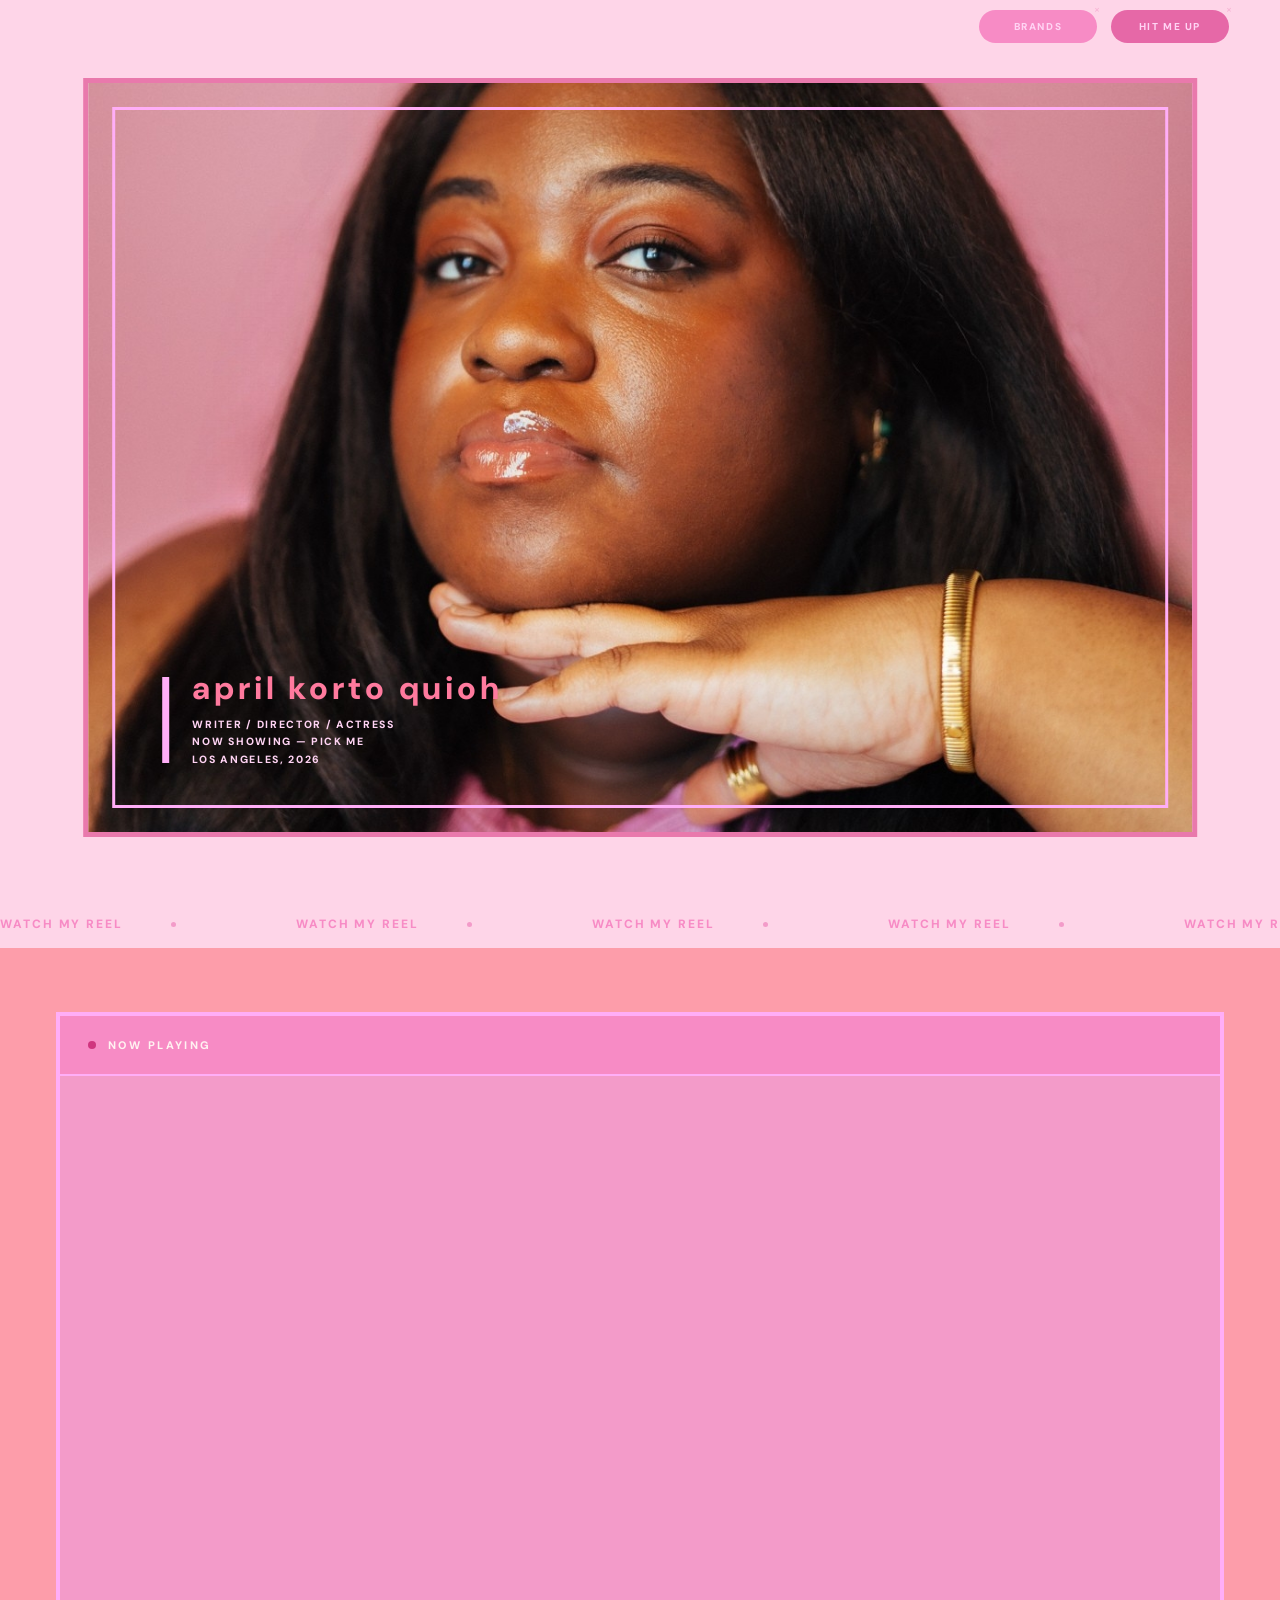
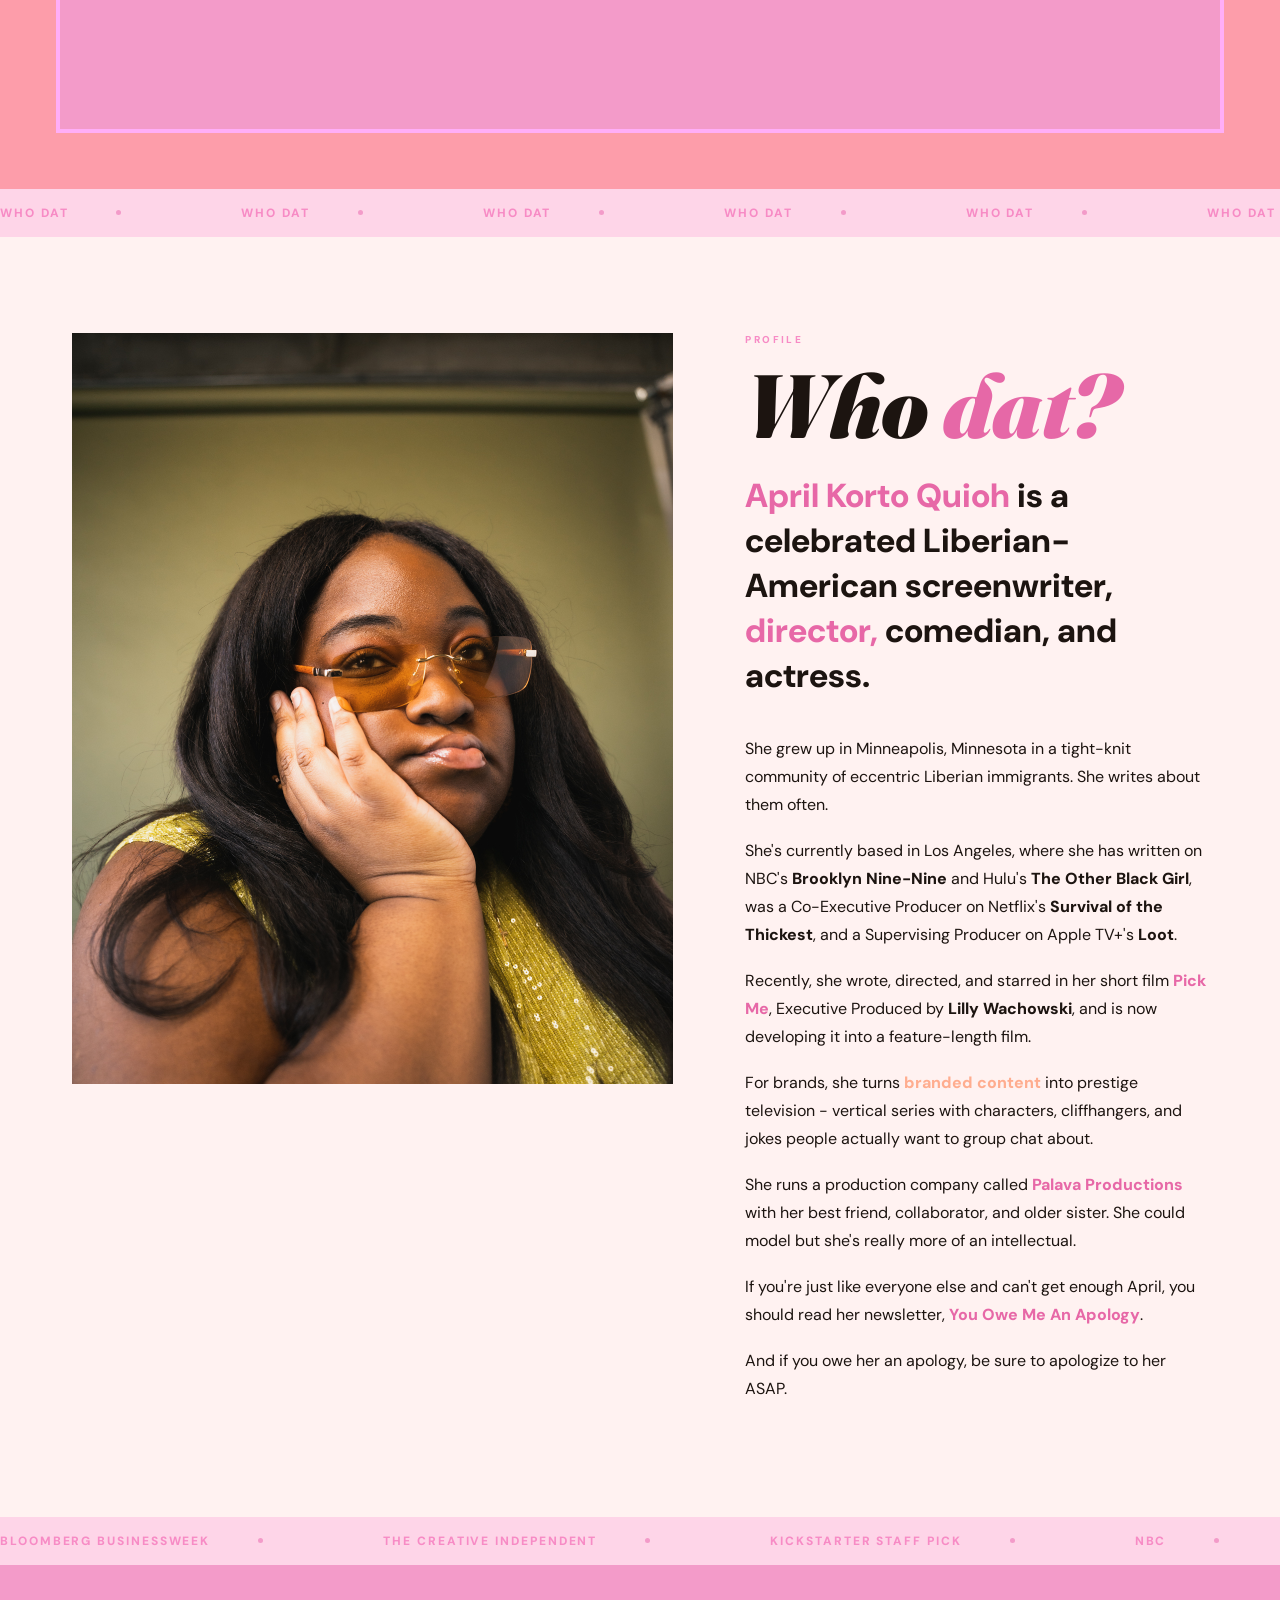
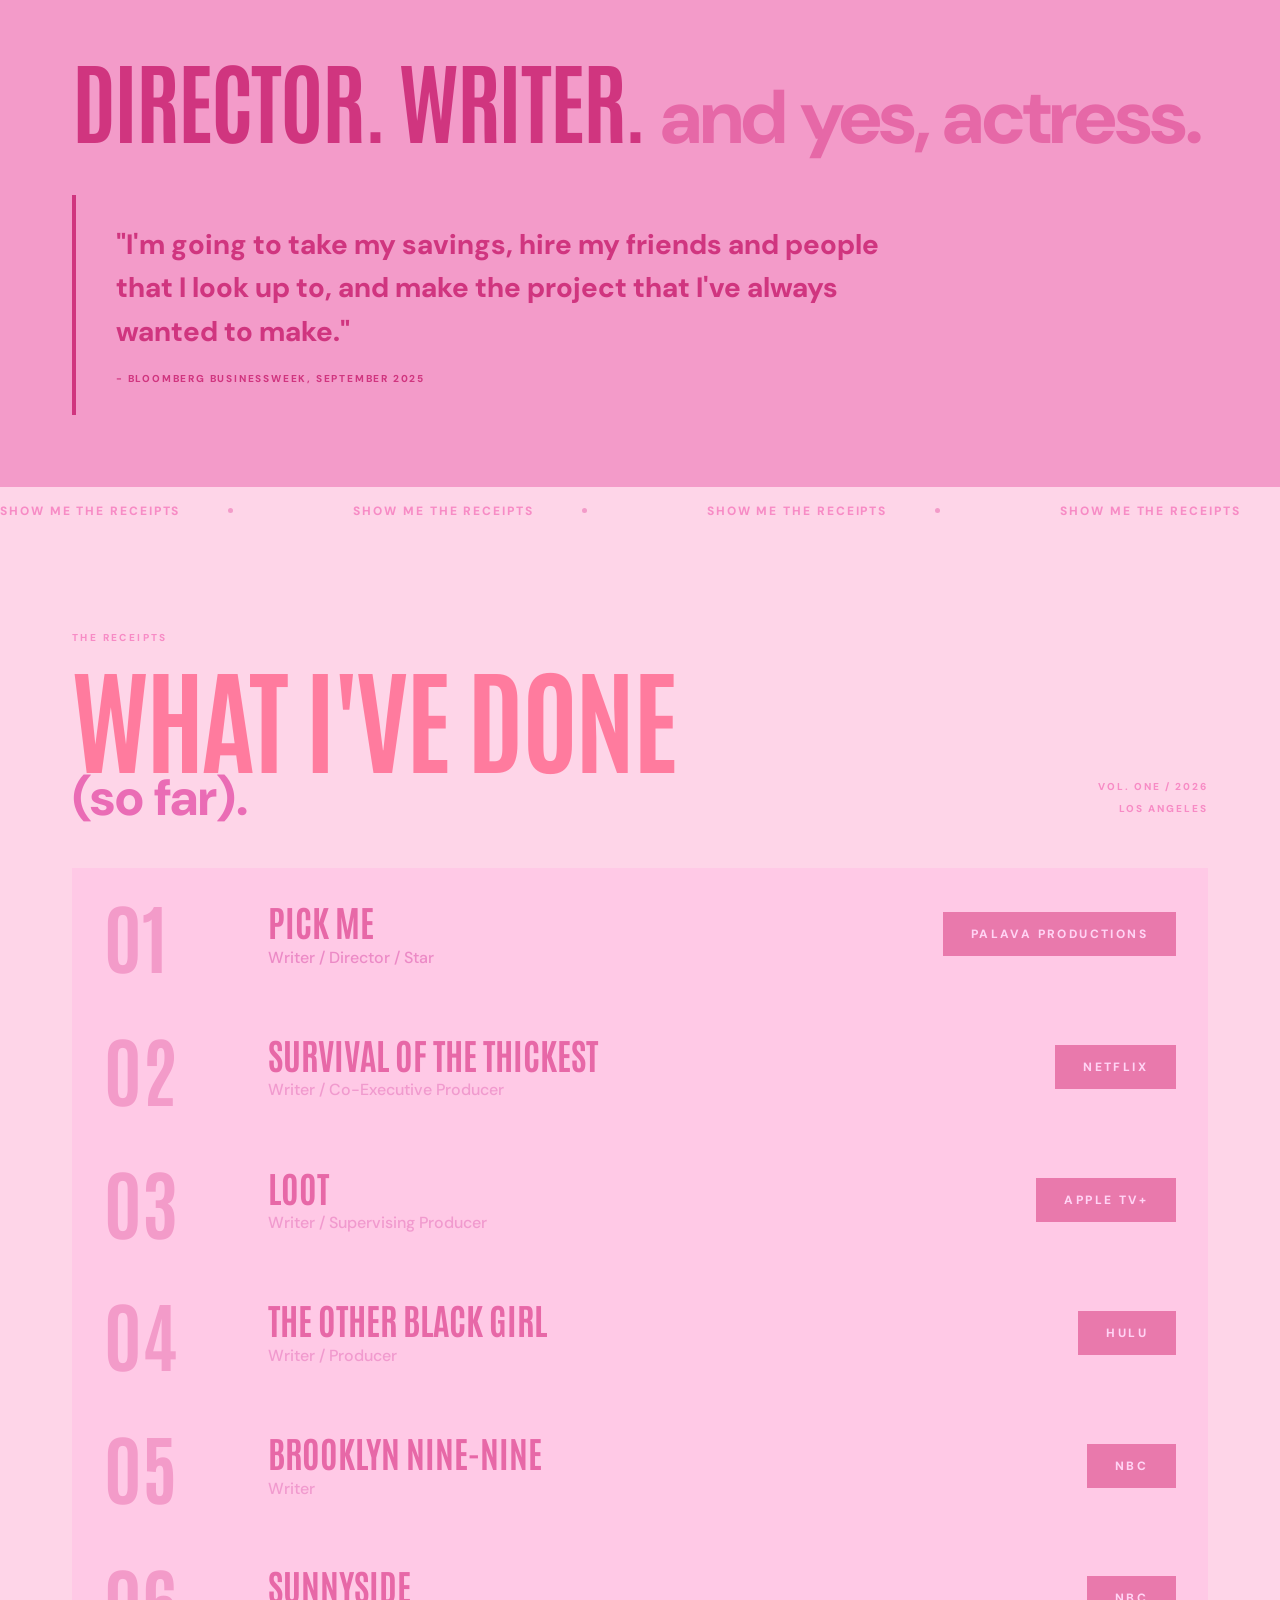
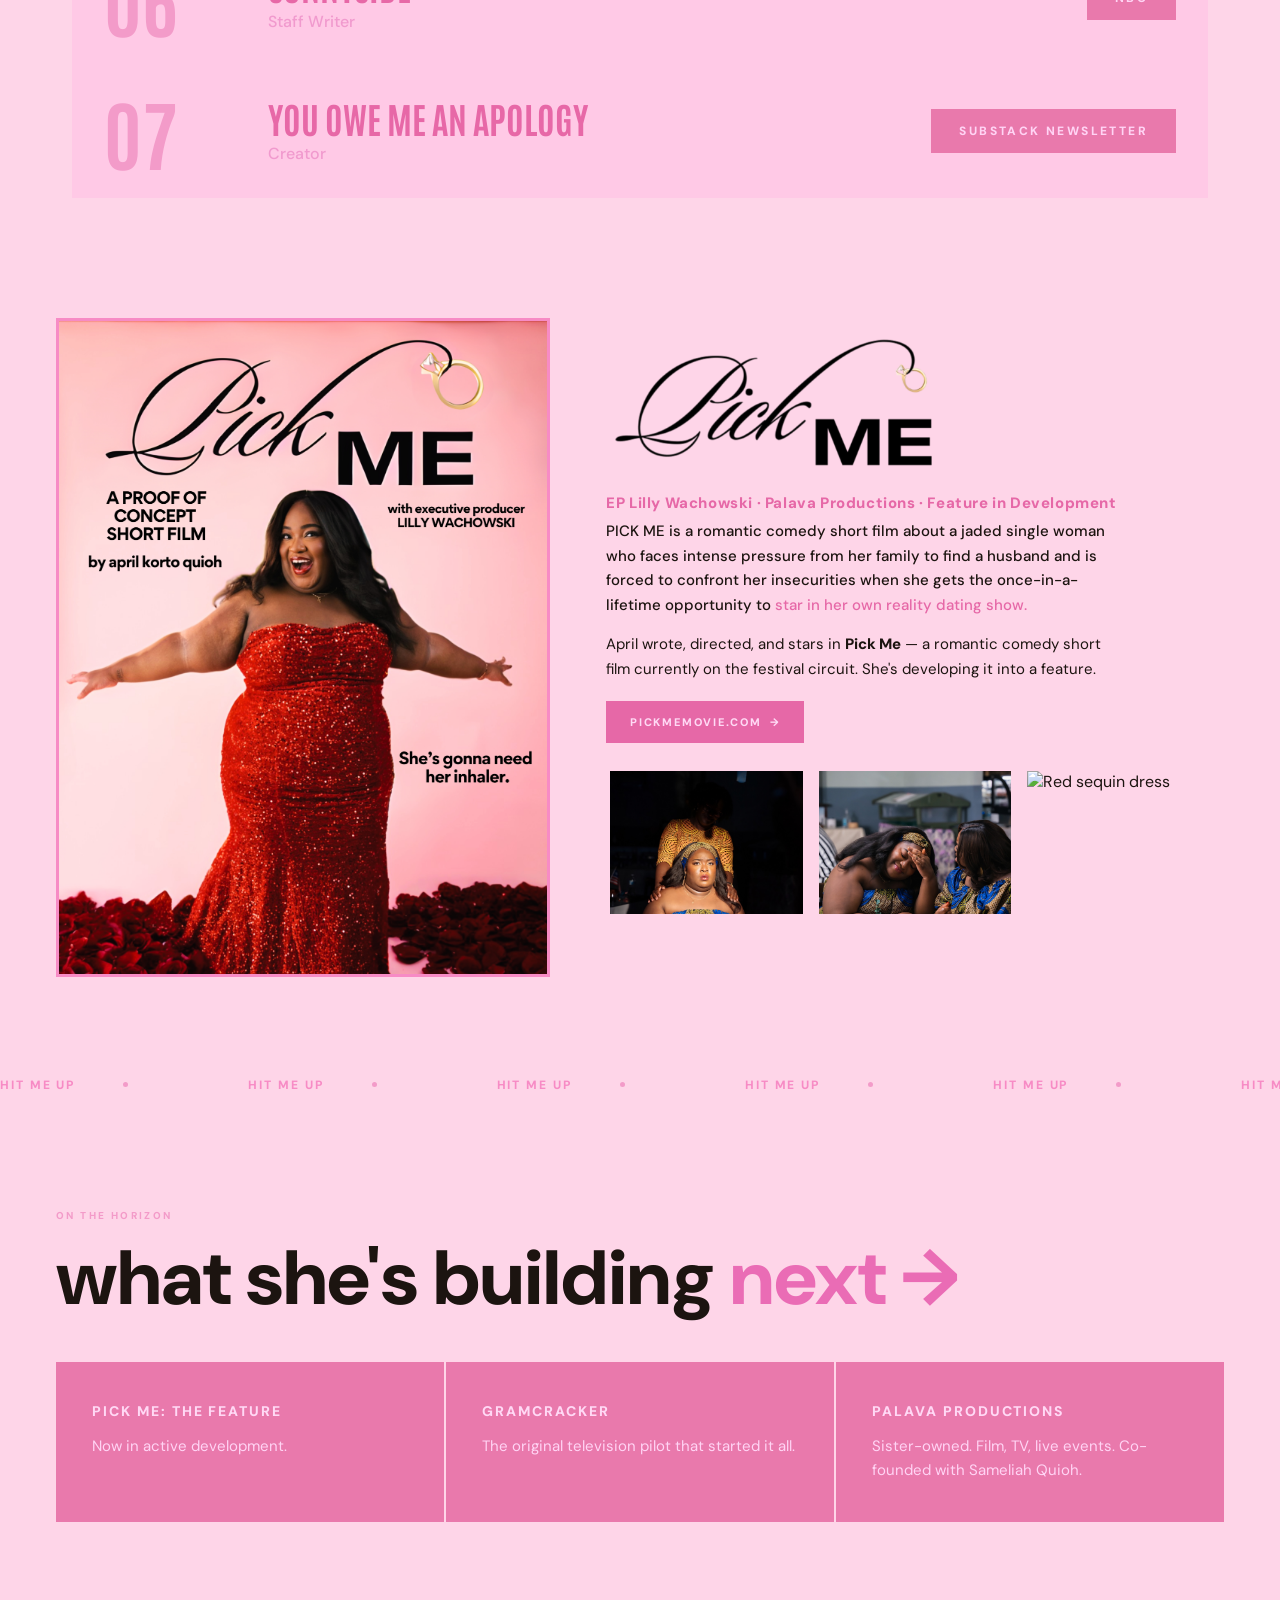
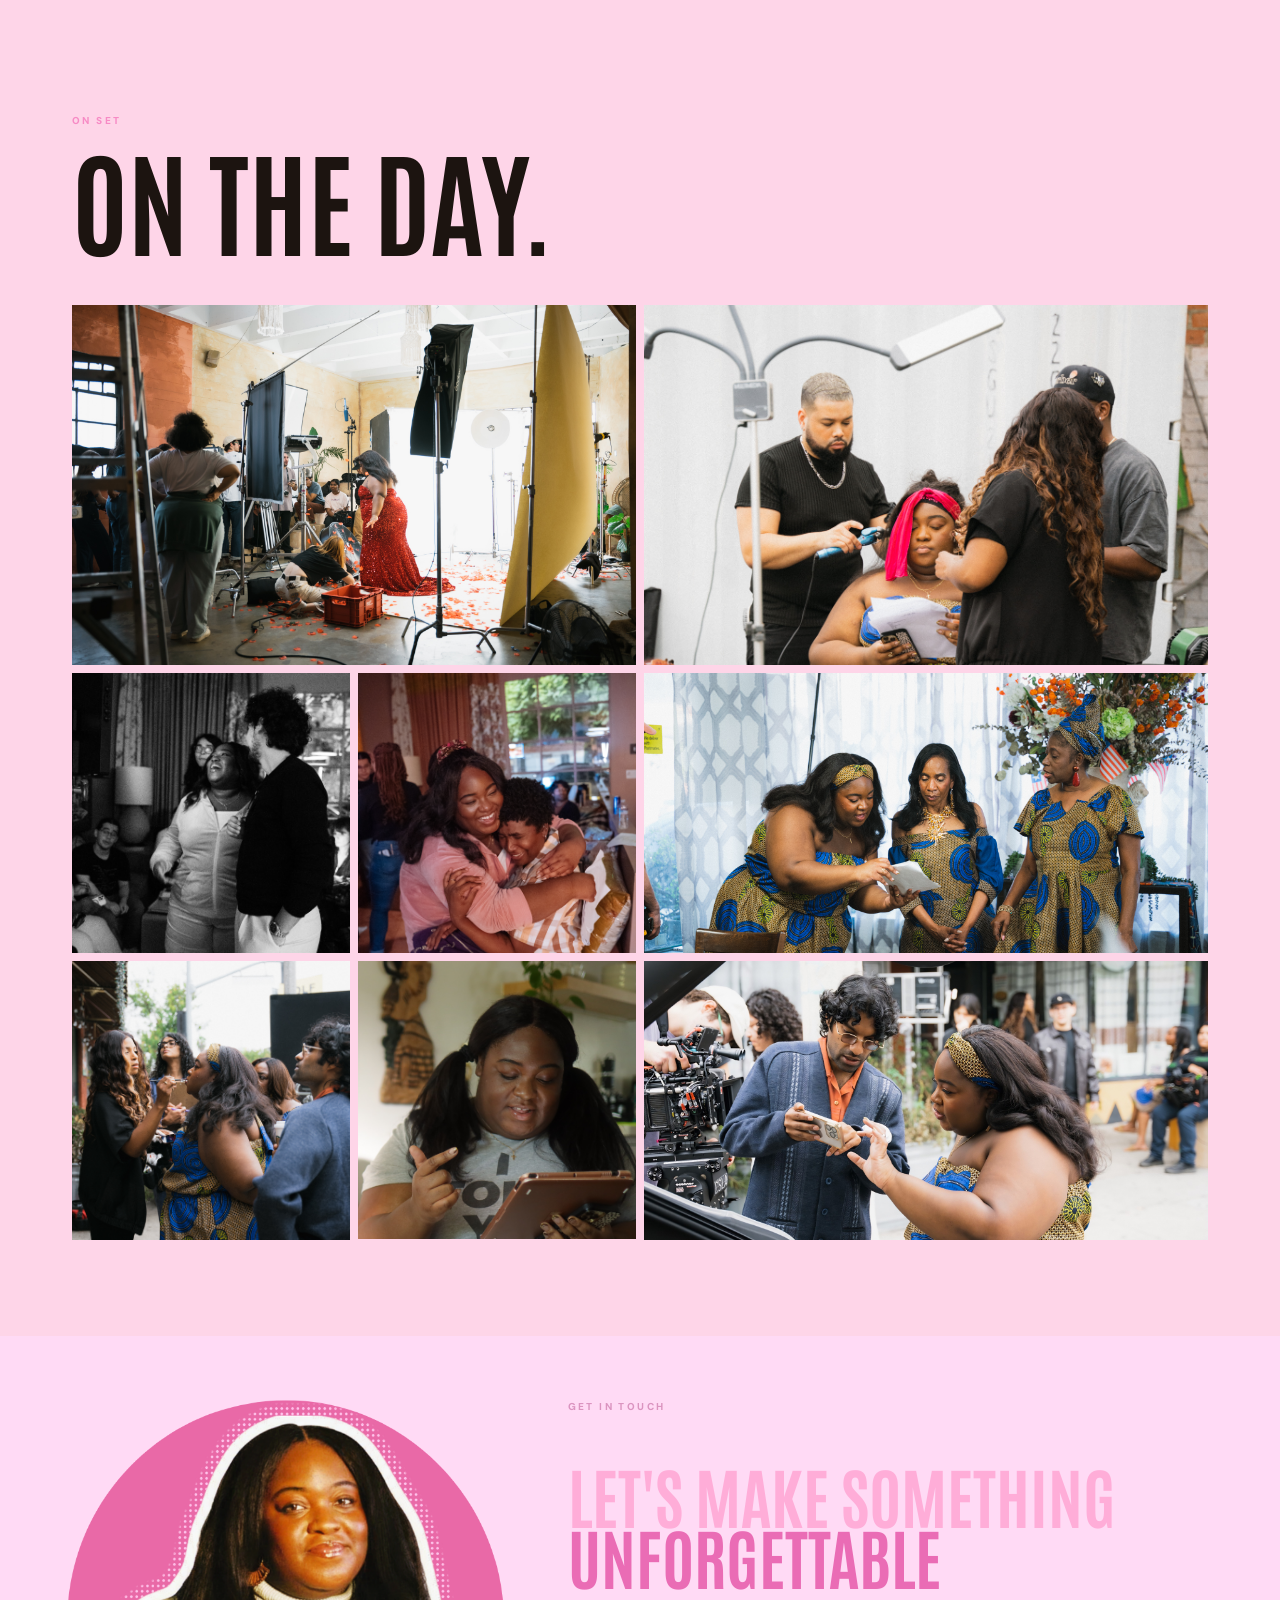
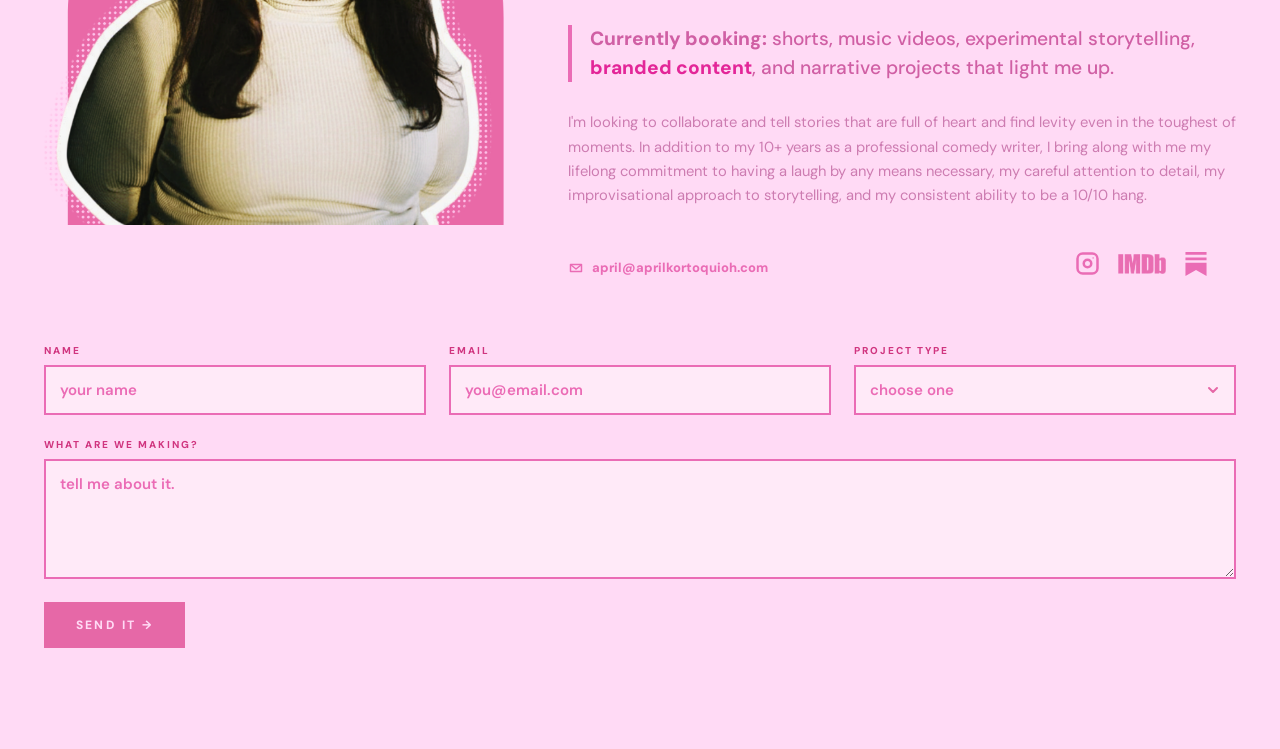
==== commit 73dd3c75: "Vision tile: use pre-cropped square image matching reference exactly (no elbow, headroom, no other p" ====
--- a/index.html
+++ b/index.html
@@ -2180,13 +2180,12 @@
 }
 
 .proof-tile.vision-tile img {
-  object-position: 85% 13% !important;
-  transform: scale(1.45);
-  transform-origin: 85% 13%;
+  object-position: center !important;
+  transform: none;
 }
 
 .proof-tile.vision-tile:hover img {
-  transform: scale(1.5) !important;
+  transform: scale(1.04) !important;
 }
 
 .whats-next-section.merged-contact-section,
@@ -2905,7 +2904,7 @@
         <div class="proof-cap"><strong>Makeup at the monitor</strong>Teamwork, dreamwork, etc.</div>
       </div>
       <div class="proof-tile vision-tile">
-        <img src="official photos/0R6A9736.JPG" alt="April directing with a tablet">
+        <img src="official photos/vision-crop.jpg" alt="April directing with a tablet">
         <div class="proof-cap"><strong>The Vision</strong>Don't worry, I have a plan.</div>
       </div>
       <div class="proof-tile" id="blocking-tile" style="grid-column: span 2;">
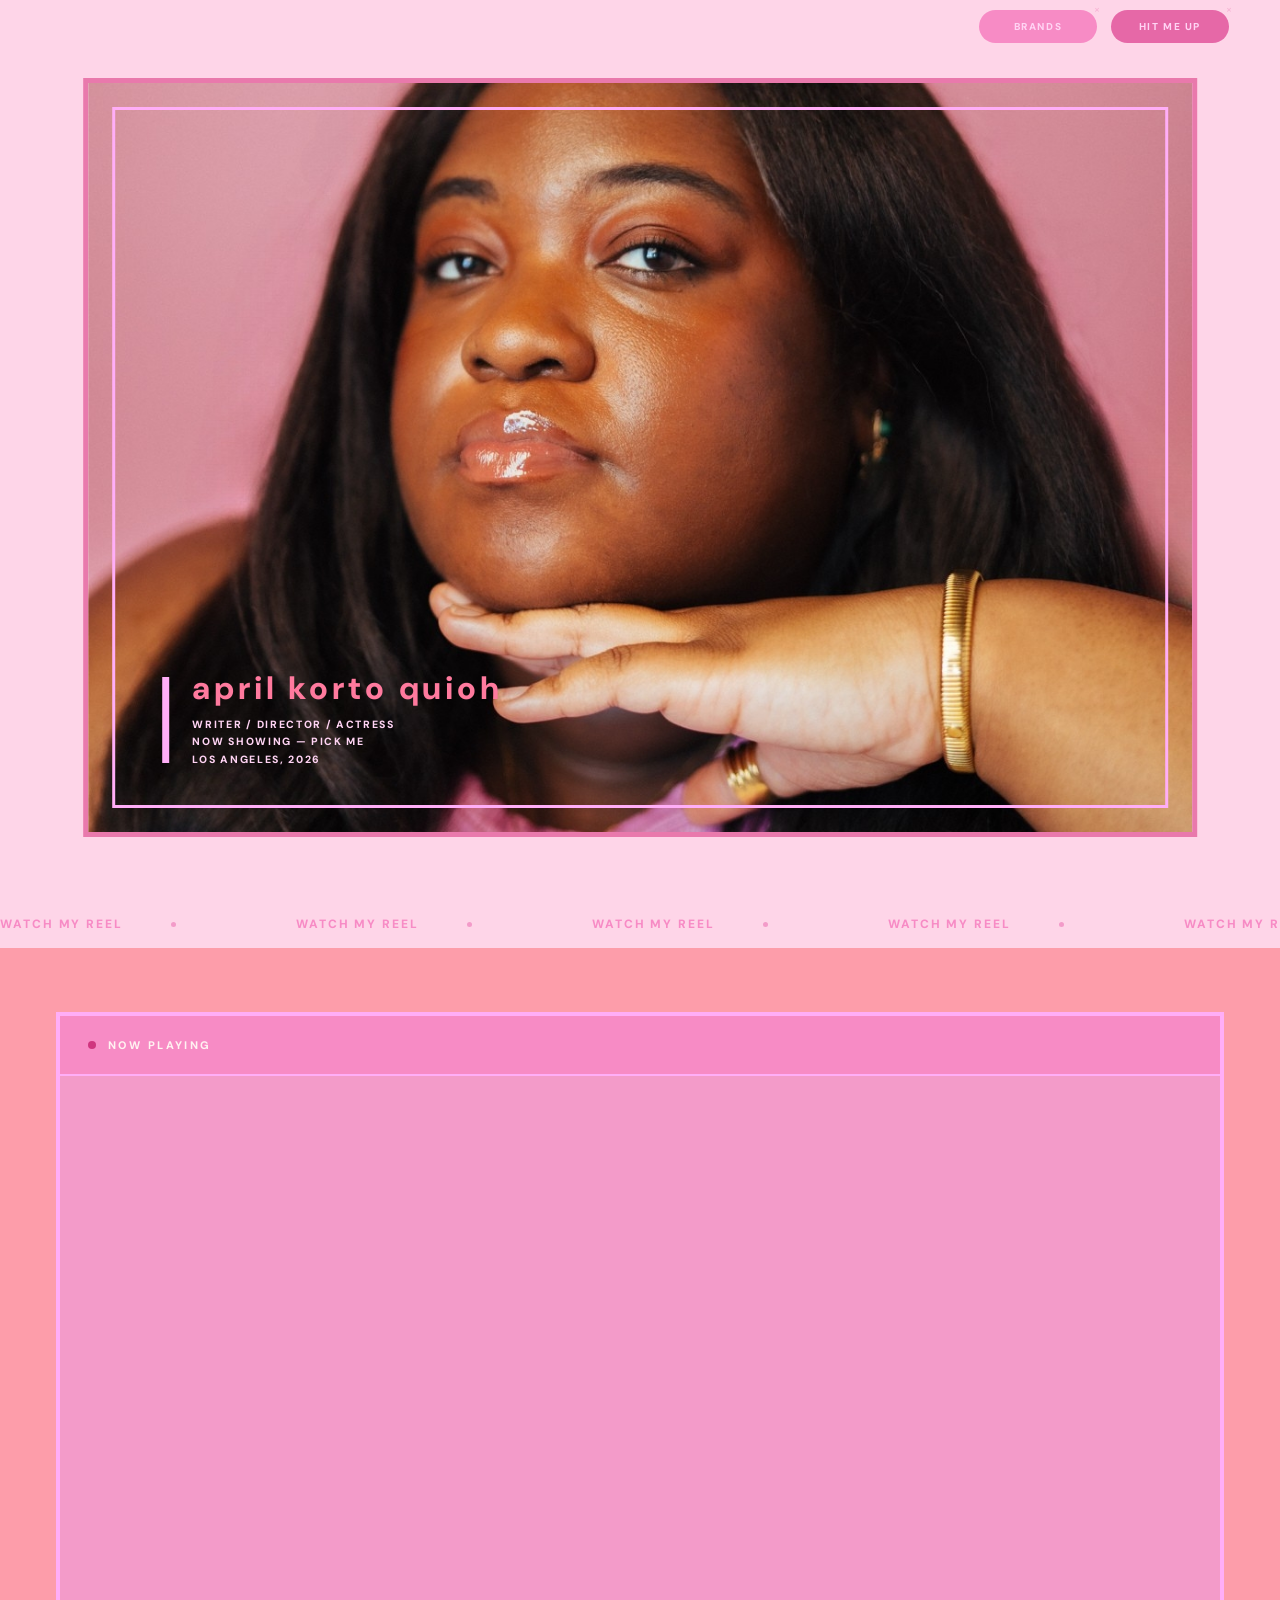
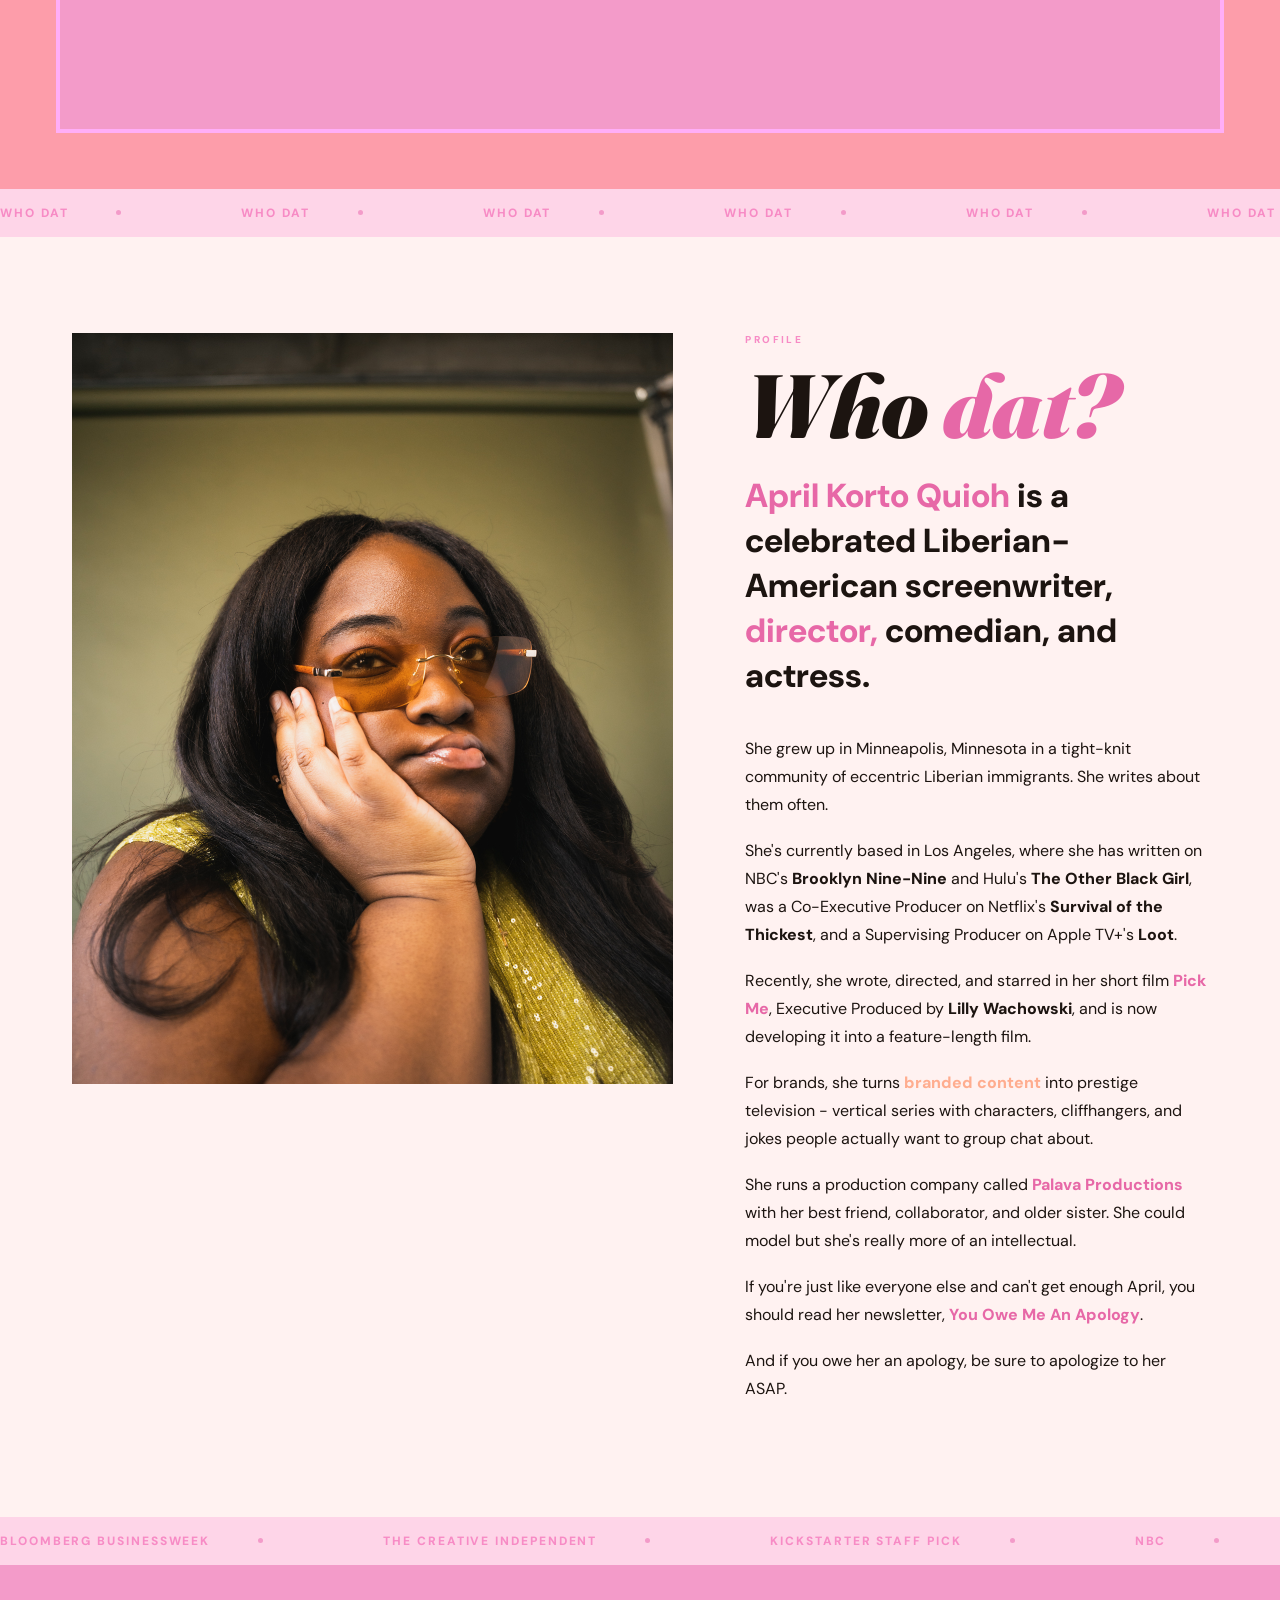
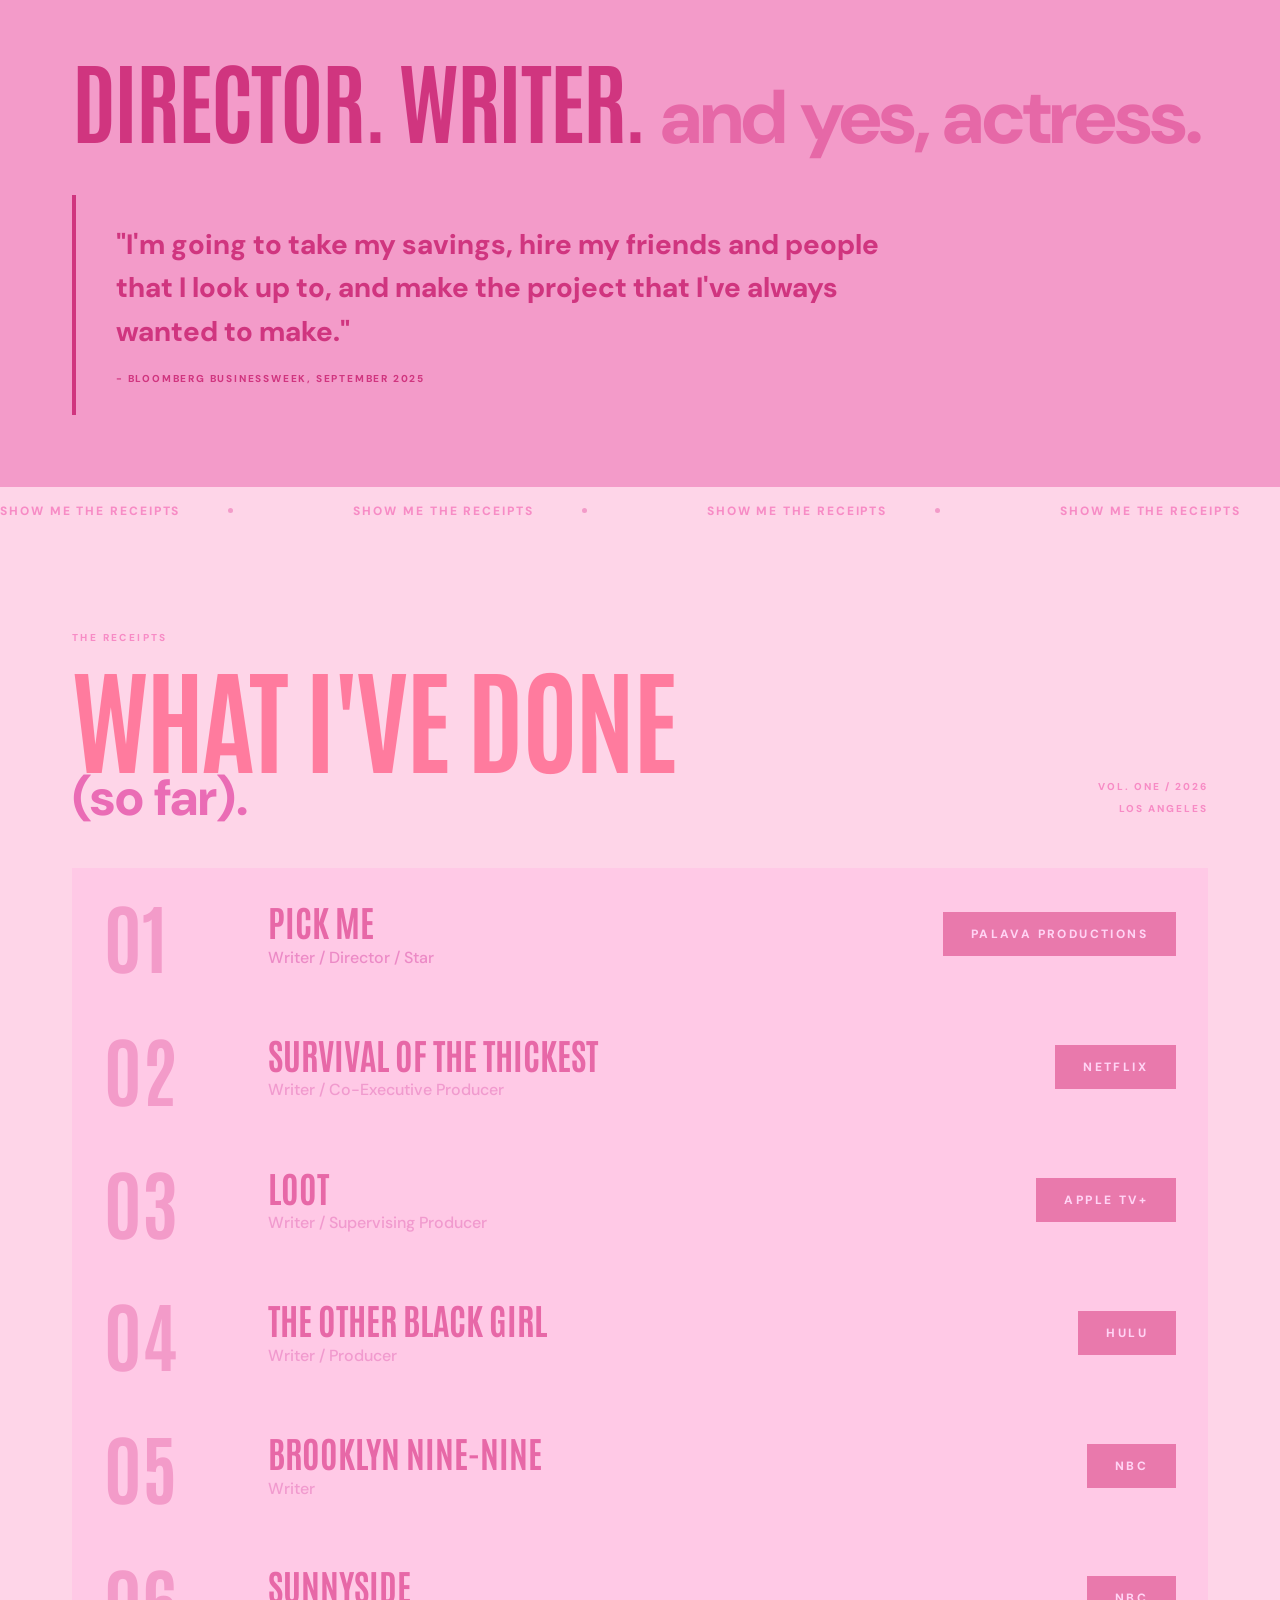
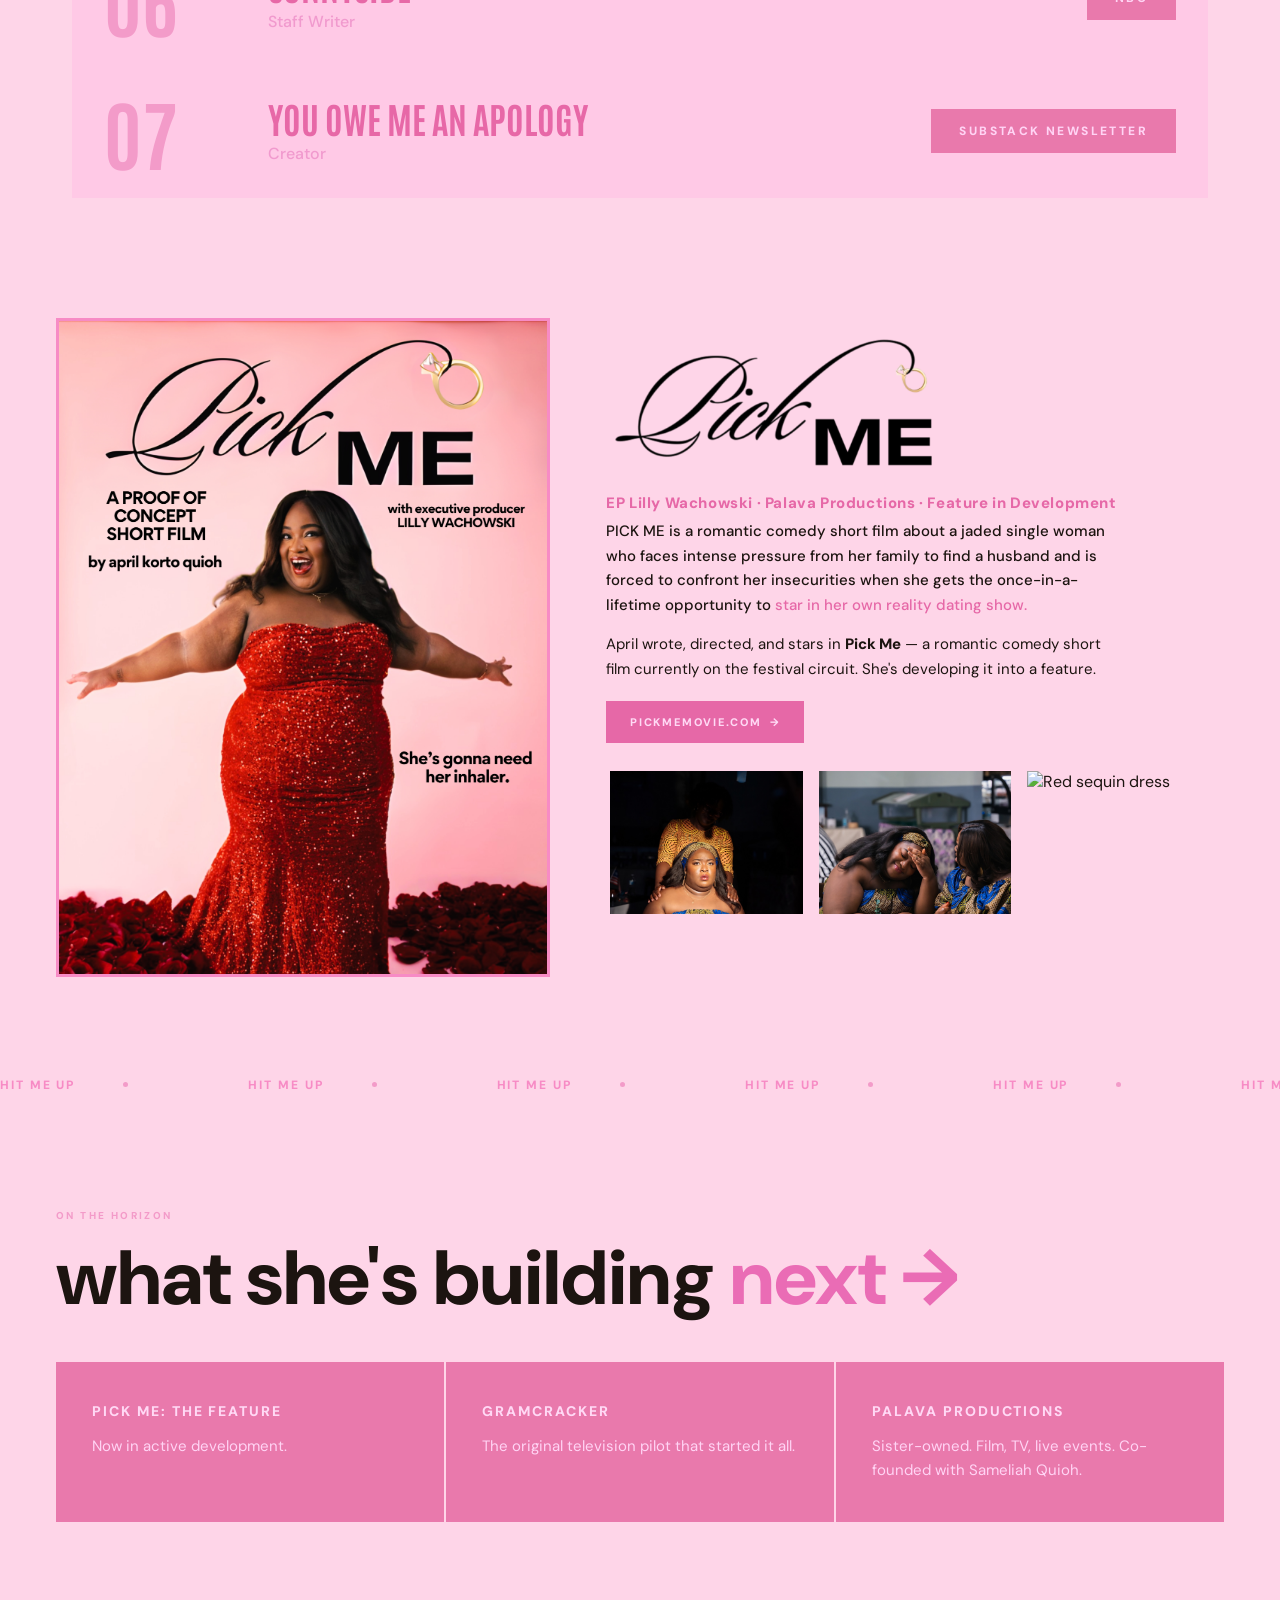
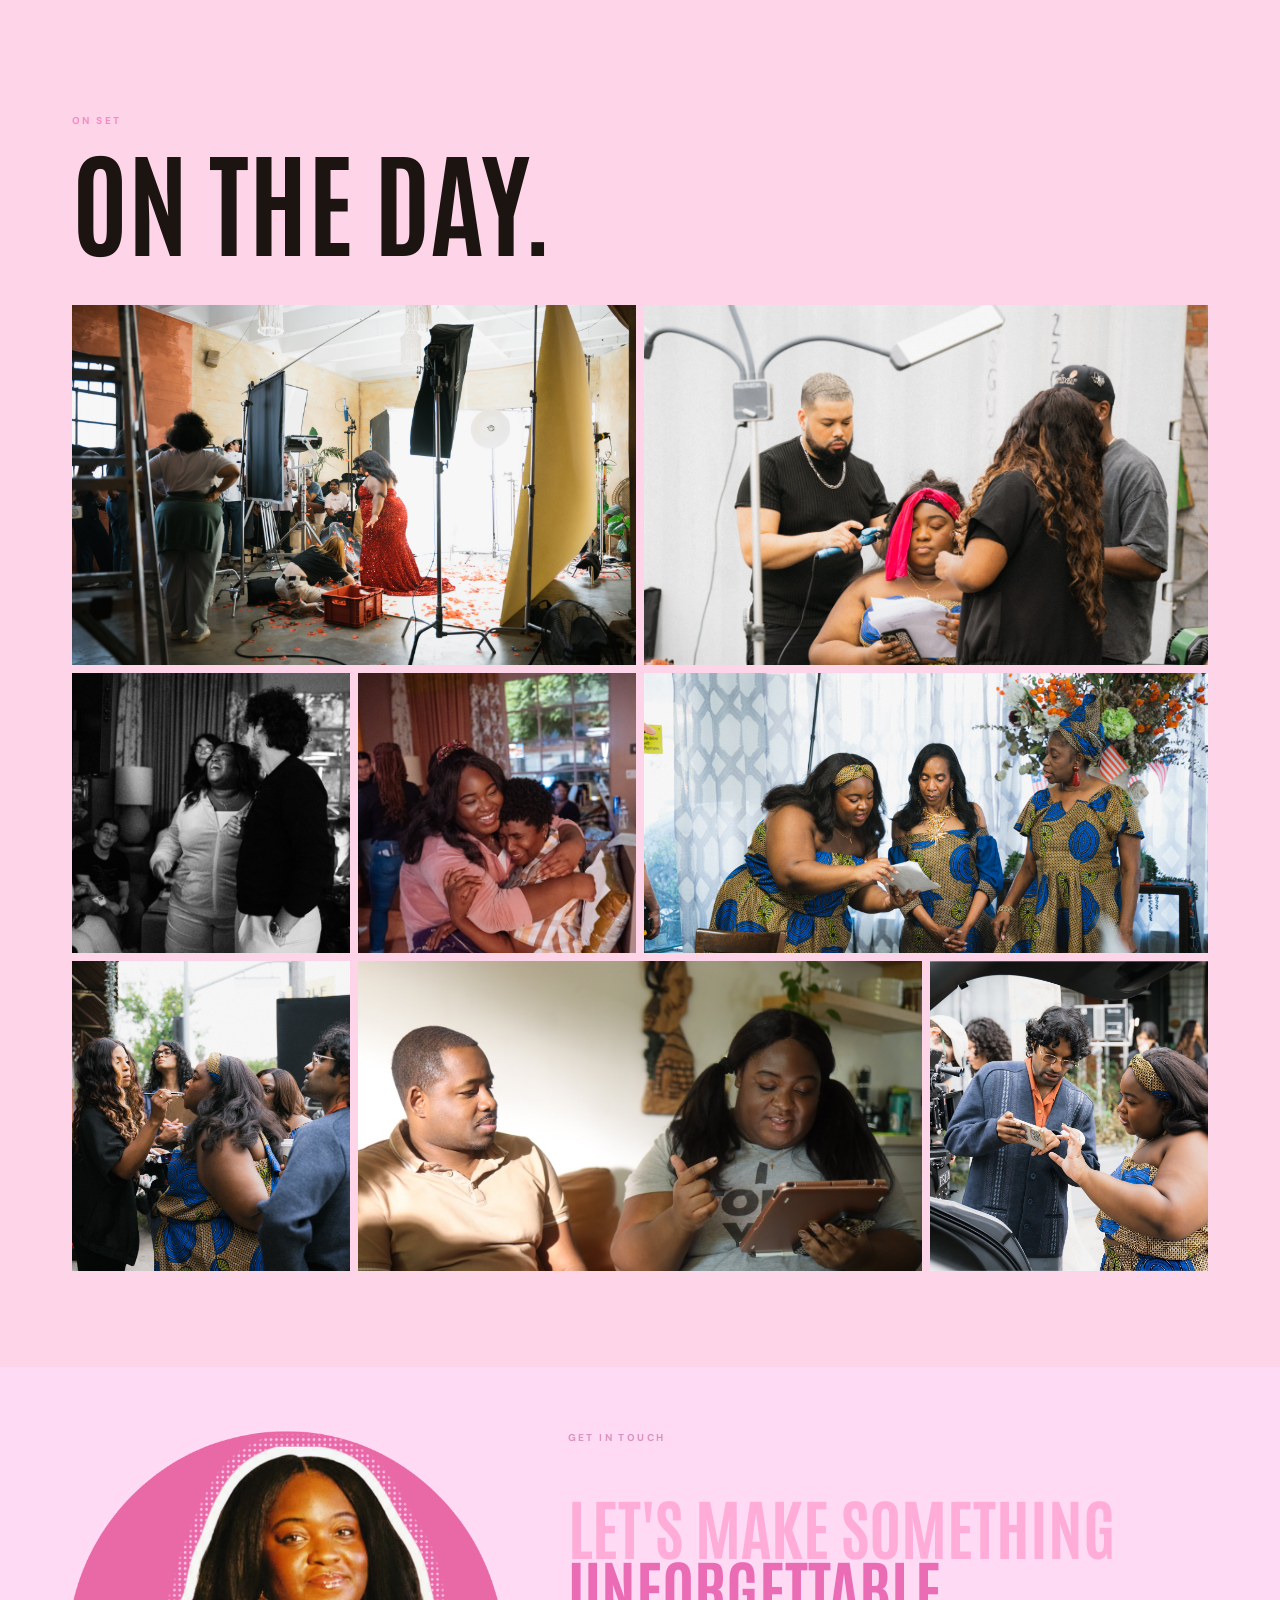
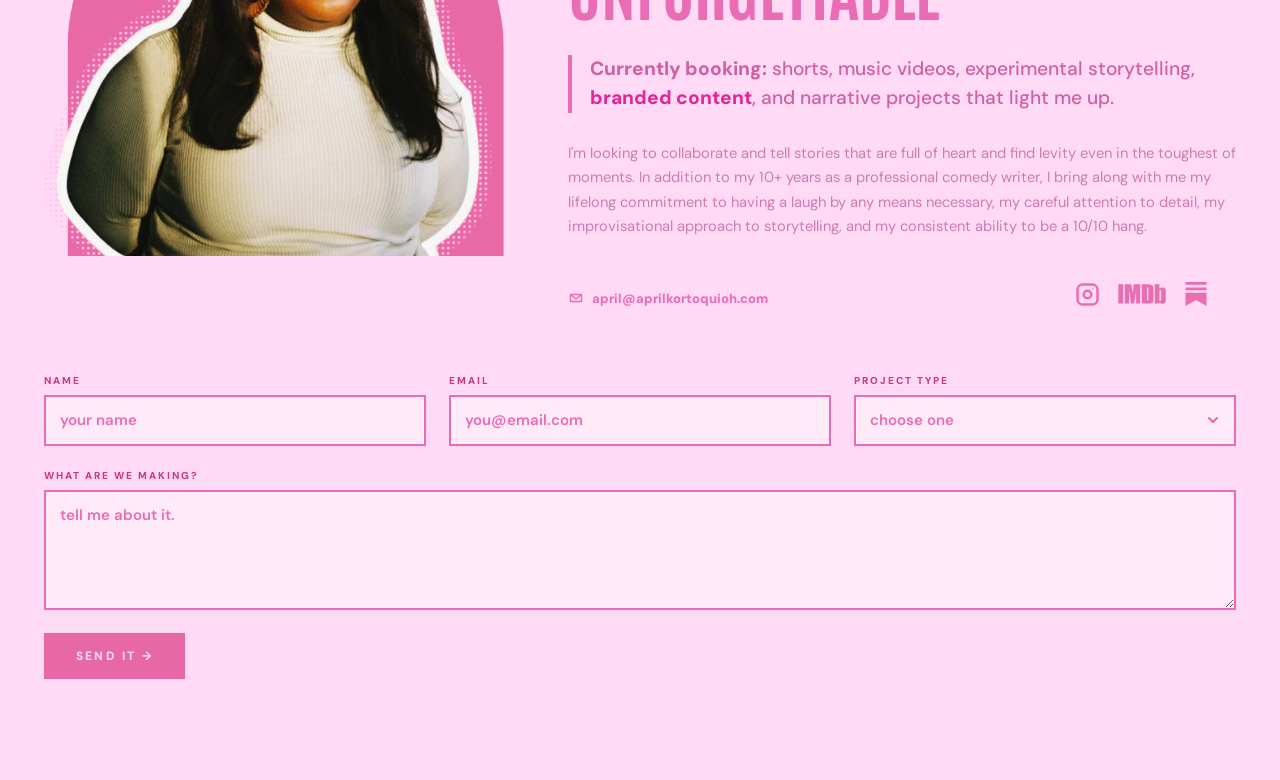
==== commit b7095c31: "Vision tile: use April's own wide crop (1.82:1), make tile span 2 cols; blocking to 1 col - Replace " ====
--- a/index.html
+++ b/index.html
@@ -2172,11 +2172,8 @@
 }
 
 .proof-tile.vision-tile {
-  aspect-ratio: 1 / 1;
-}
-
-#blocking-tile {
-  aspect-ratio: 2.02 / 1;
+  aspect-ratio: 1.82 / 1;
+  grid-column: span 2;
 }
 
 .proof-tile.vision-tile img {
@@ -2907,7 +2904,7 @@
         <img src="official photos/vision-crop.jpg" alt="April directing with a tablet">
         <div class="proof-cap"><strong>The Vision</strong>Don't worry, I have a plan.</div>
       </div>
-      <div class="proof-tile" id="blocking-tile" style="grid-column: span 2;">
+      <div class="proof-tile" id="blocking-tile" style="grid-column: span 1;">
         <img src="official photos/Lee_Dubin02346.jpg" alt="April Korto Quioh with DP Tanmay Chowdhary" style="object-position:26% 42%">
         <div class="proof-cap"><strong>Making it happen</strong>with DP Tanmay Chowdhary.</div>
       </div>
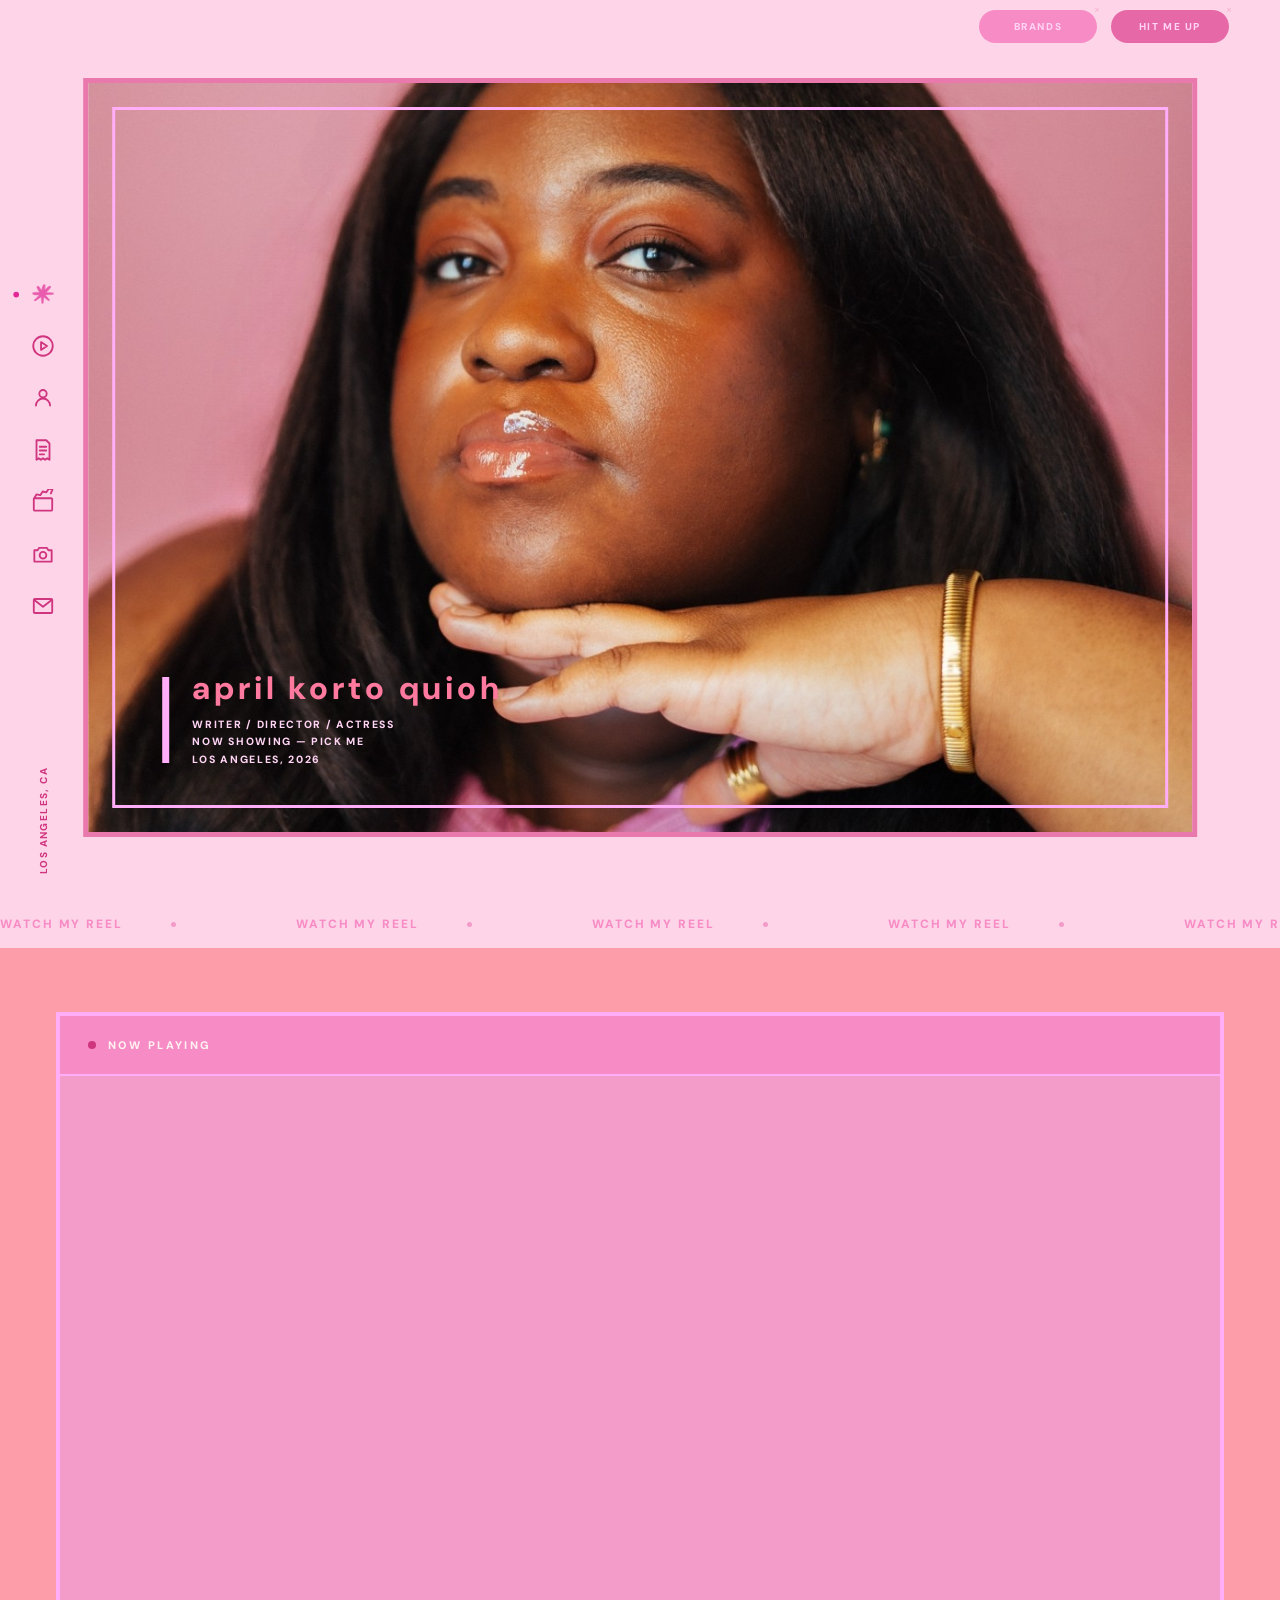
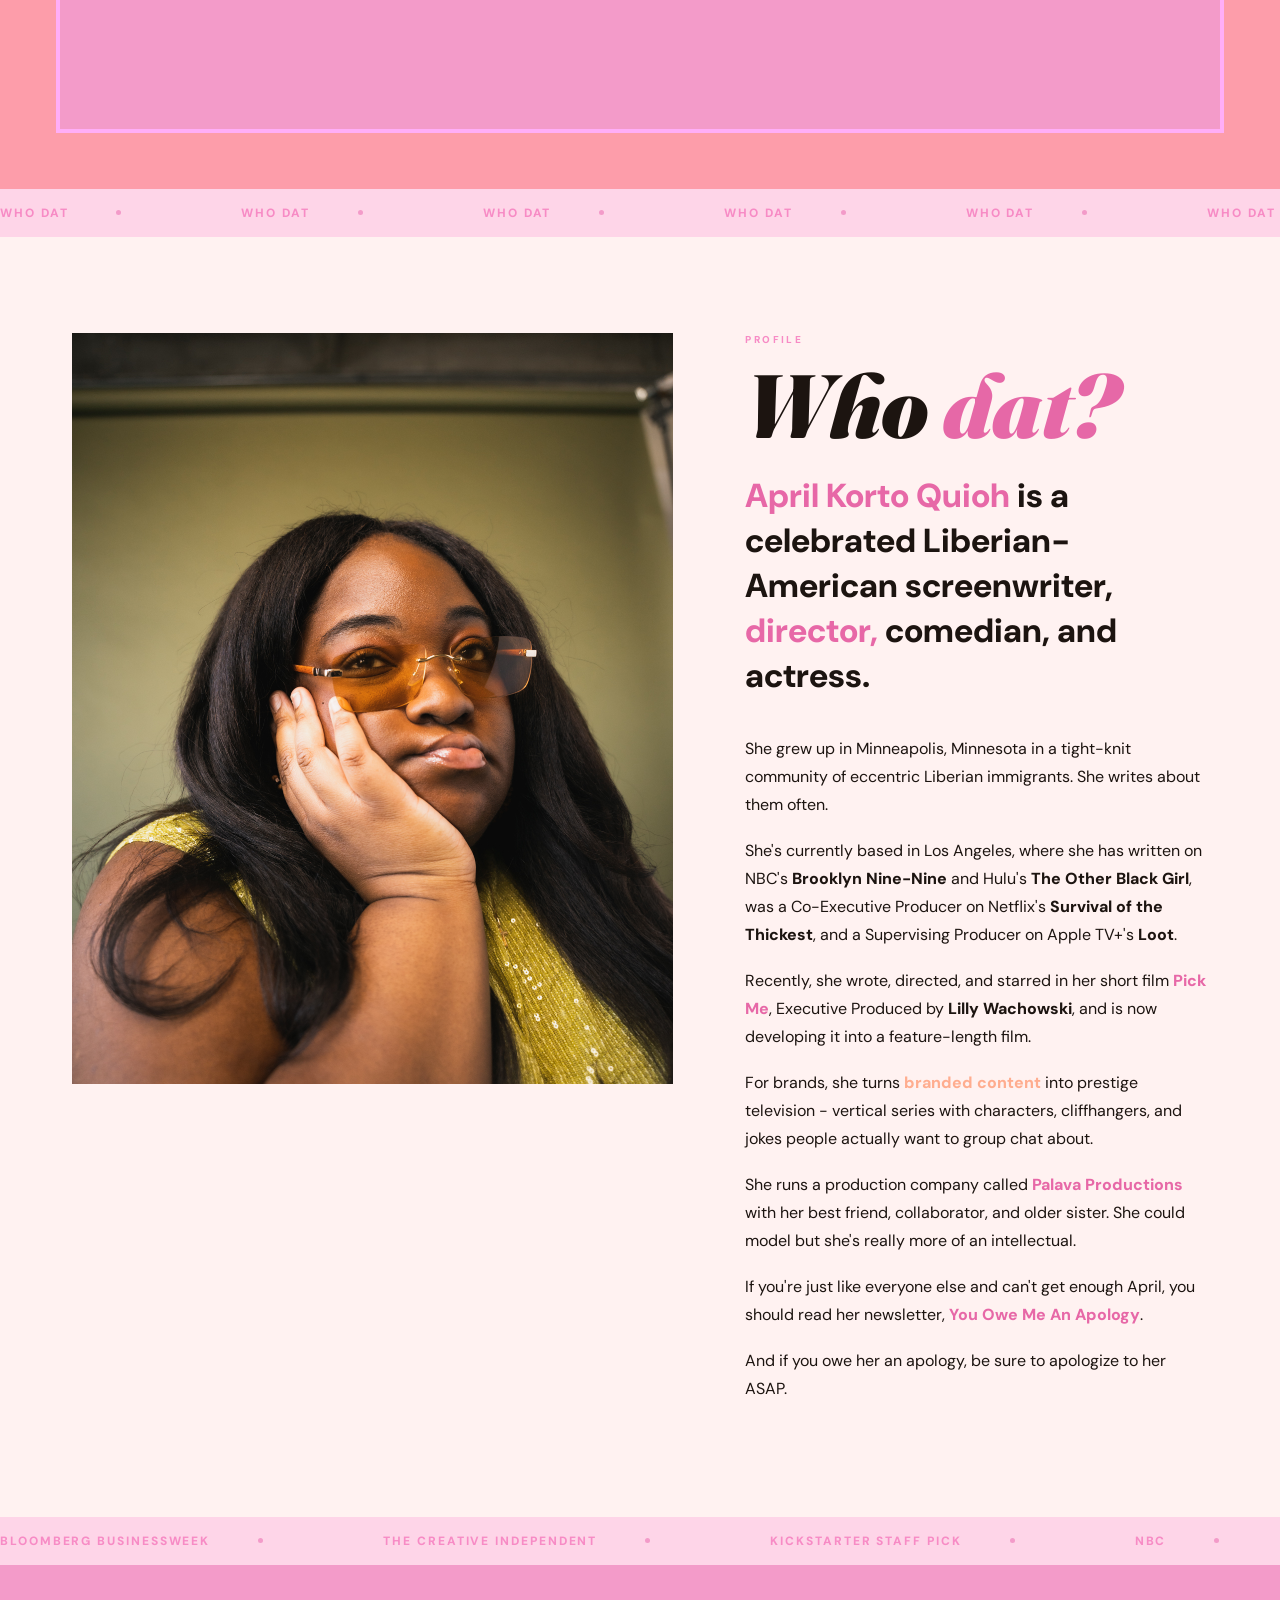
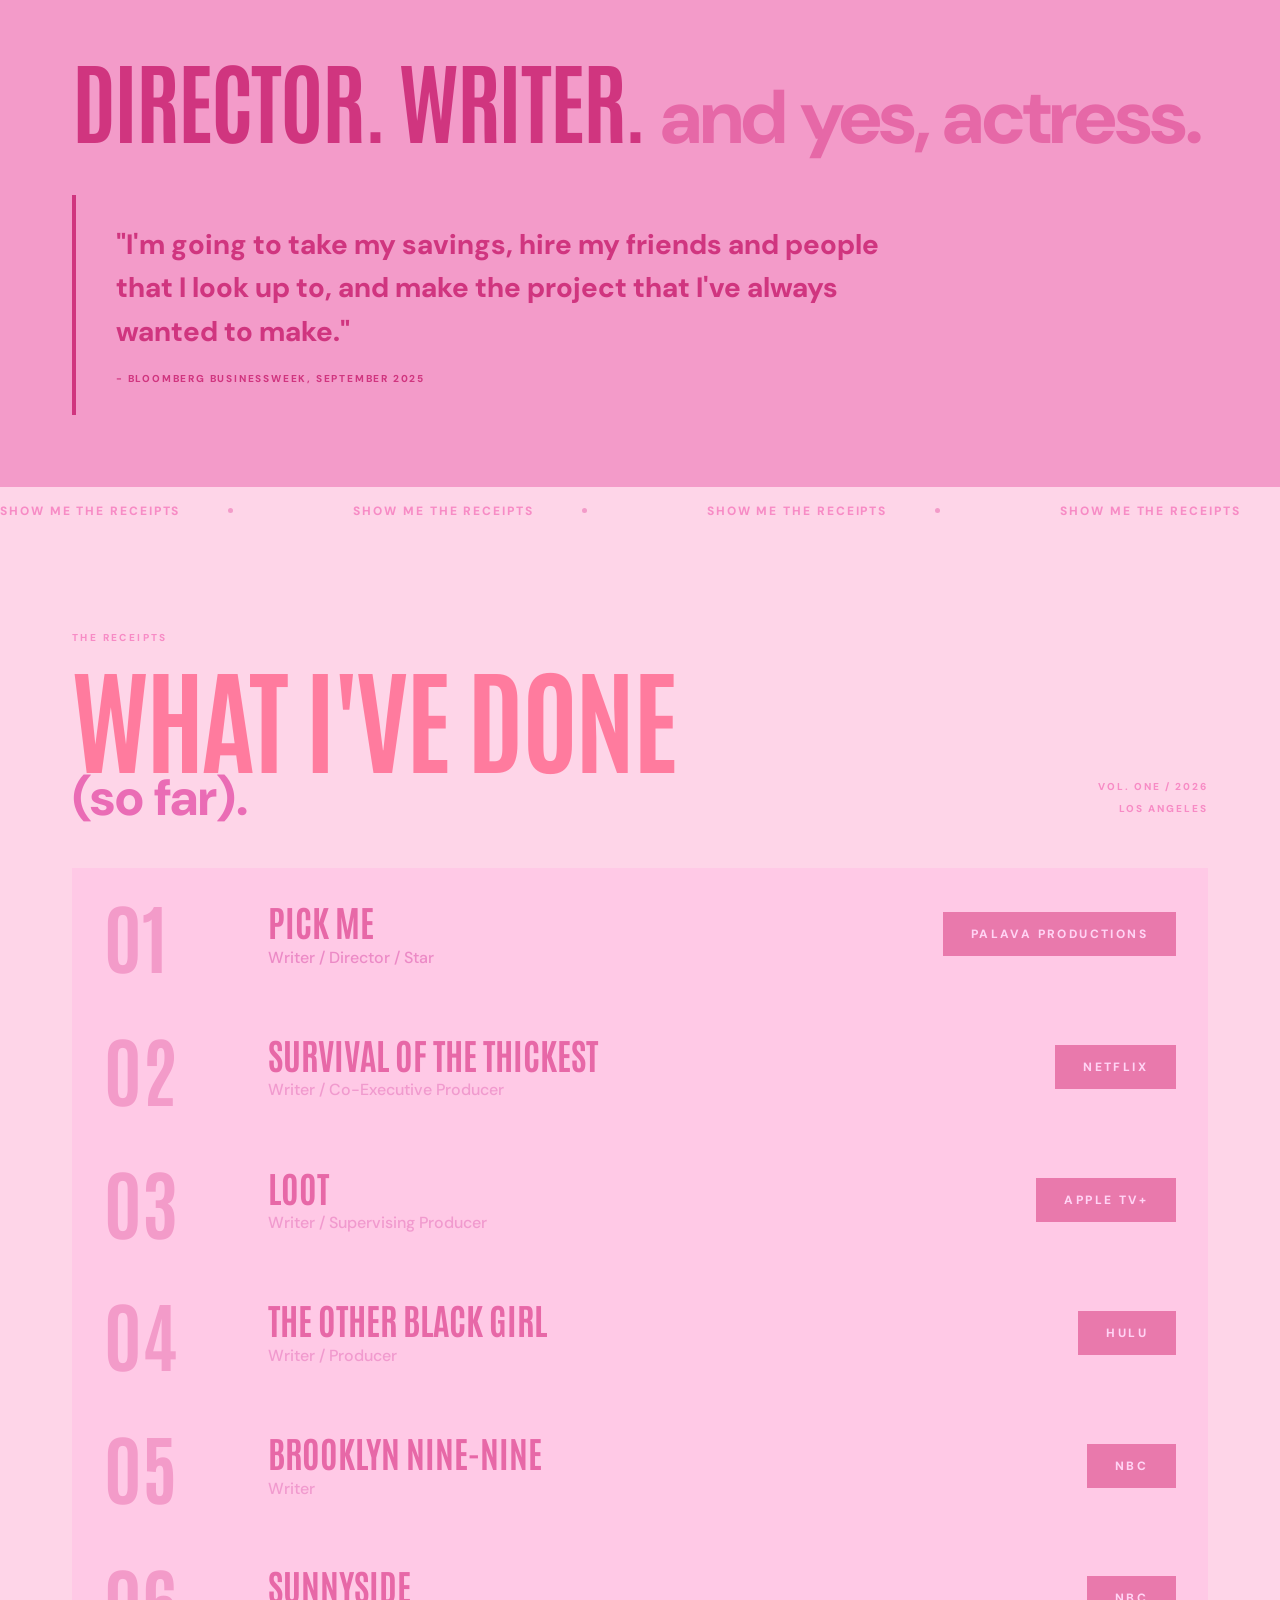
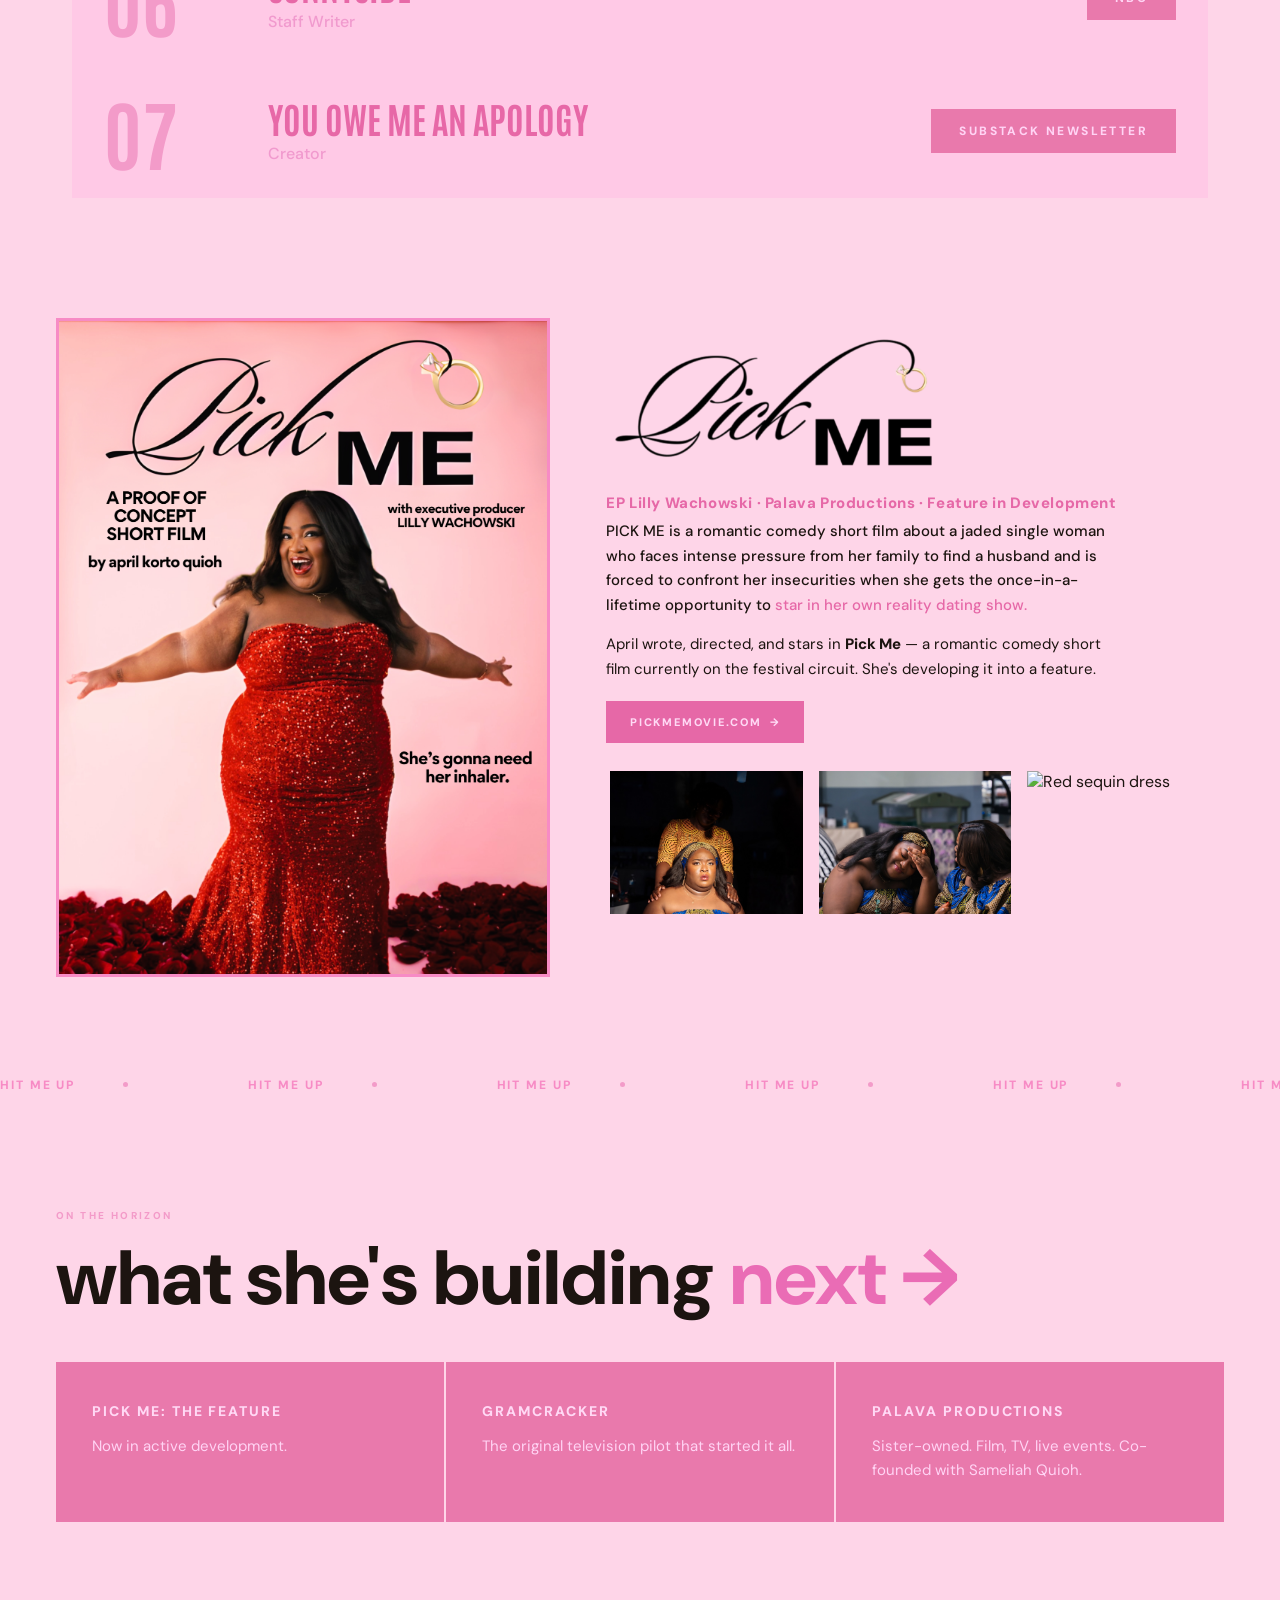
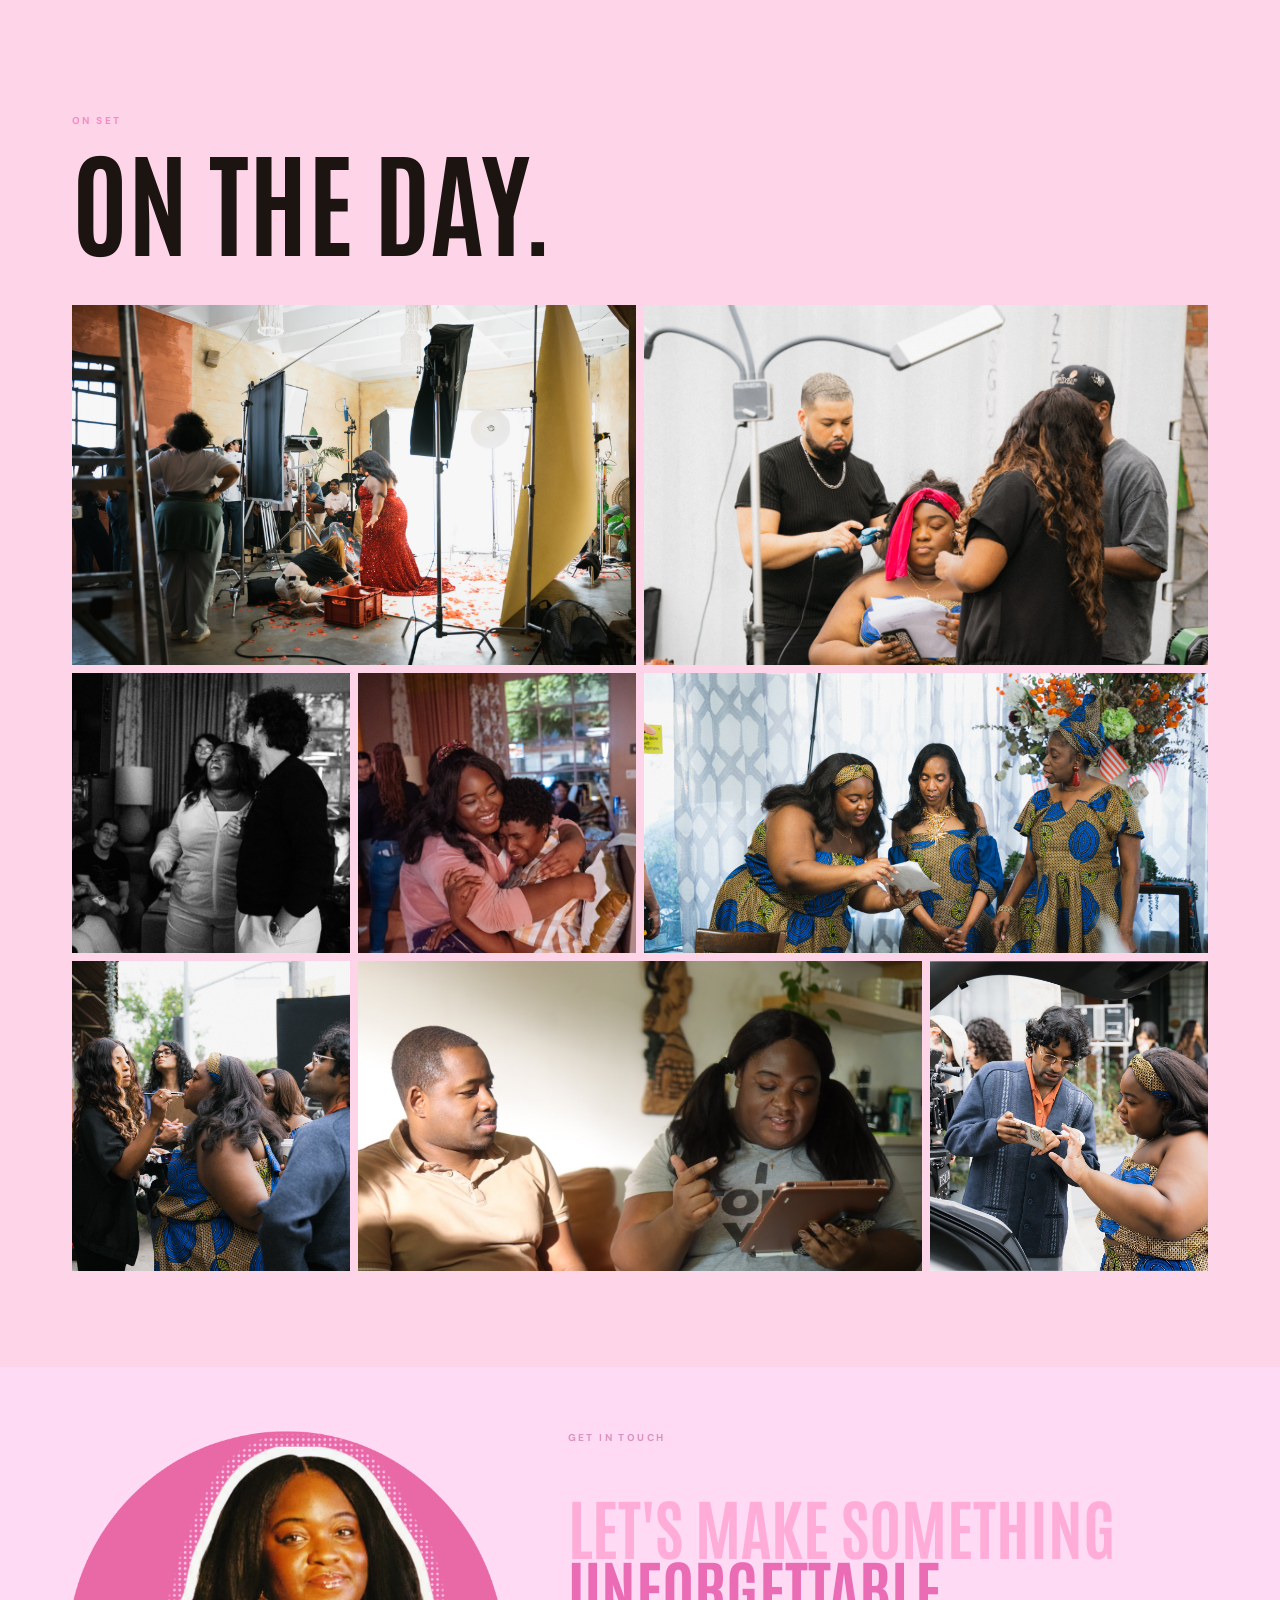
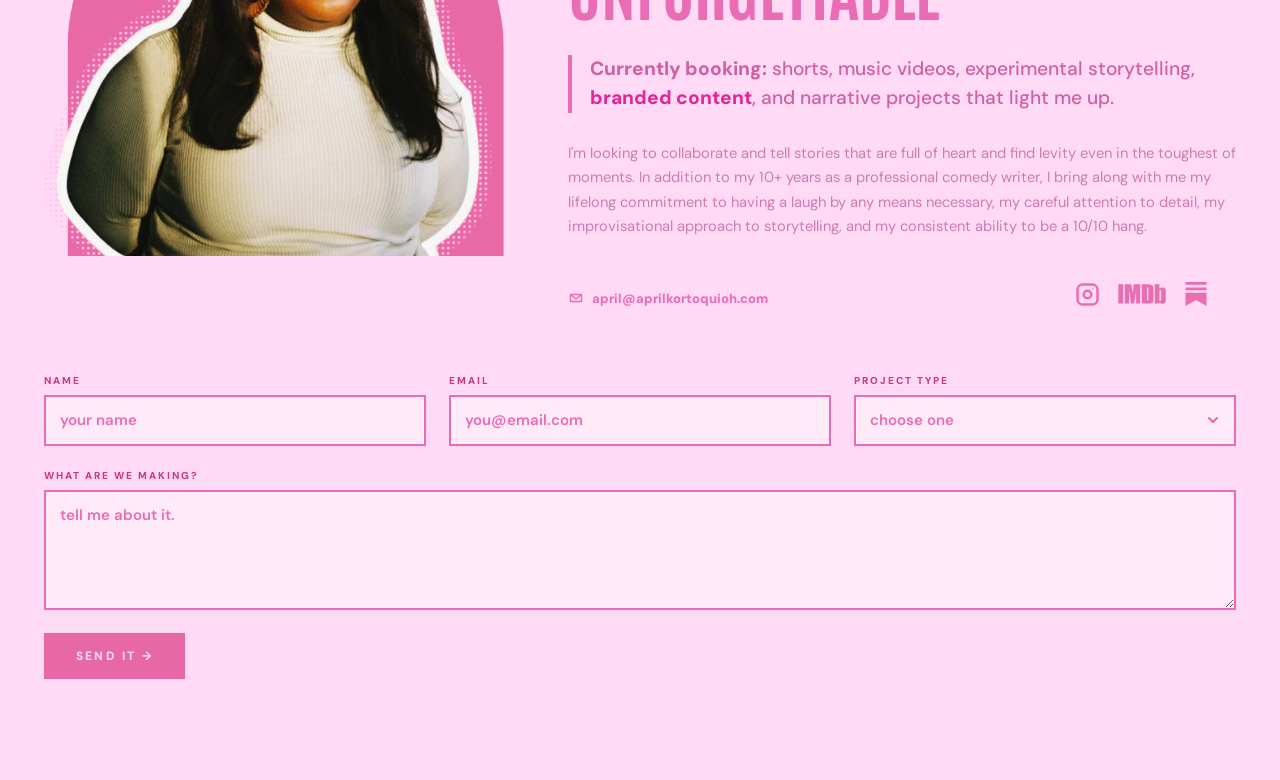
==== commit d08308de: "Add left jump-nav to personal site; reduce gap above CTA on brands Personal: - Left side-rail (deskt" ====
--- a/index.html
+++ b/index.html
@@ -2625,6 +2625,85 @@
     gap: 18px;
   }
 }
+
+/* ===== LEFT JUMP NAV (desktop only) ===== */
+.side-rail {
+  position: fixed;
+  z-index: 90;
+  top: 0;
+  bottom: 0;
+  left: max(16px, calc((100vw - 1460px) / 2 + 16px));
+  width: 54px;
+  display: flex;
+  flex-direction: column;
+  align-items: center;
+  justify-content: center;
+  gap: 22px;
+  pointer-events: none;
+}
+.side-rail a {
+  pointer-events: auto;
+  width: 30px;
+  height: 30px;
+  display: grid;
+  place-items: center;
+  color: #d0357f;
+  transition: color .18s ease, transform .18s ease;
+}
+.side-rail a svg {
+  width: 26px;
+  height: 26px;
+  fill: none;
+  stroke: currentColor;
+  stroke-width: 1.7;
+  stroke-linecap: round;
+  stroke-linejoin: round;
+}
+.side-rail a .rail-asterisk {
+  width: 24px;
+  height: 24px;
+  object-fit: contain;
+}
+.side-rail a:hover {
+  color: #e768a7;
+  transform: scale(1.14);
+}
+.side-rail a.active {
+  color: #e32698;
+  transform: scale(1.14);
+}
+.side-rail a::after {
+  content: "";
+  position: absolute;
+  left: -11px;
+  width: 5px;
+  height: 5px;
+  border-radius: 50%;
+  background: #e32698;
+  opacity: 0;
+  transition: opacity .18s ease;
+}
+.side-rail a { position: relative; }
+.side-rail a.active::after { opacity: 1; }
+.side-rail .rail-loc {
+  pointer-events: auto;
+  position: absolute;
+  bottom: 26px;
+  left: 50%;
+  transform: translate(-50%, 0) rotate(180deg);
+  margin: 0;
+  writing-mode: vertical-rl;
+  font-family: 'DM Sans', sans-serif;
+  font-weight: 800;
+  font-size: 10px;
+  letter-spacing: .14em;
+  text-transform: uppercase;
+  color: #d0357f;
+  white-space: nowrap;
+}
+@media (max-width: 1024px), (orientation: portrait) {
+  .side-rail { display: none !important; }
+}
 </style>
 </head>
 <body>
@@ -2641,8 +2720,34 @@
     </span>
   </div>
 
+  <!-- LEFT JUMP NAV (desktop only) -->
+  <nav class="side-rail" aria-label="Jump to section">
+    <a href="#top" data-target="top" aria-label="Top" title="Top">
+      <img class="rail-asterisk" src="OFFICIAL ASSETS/icons/asterisk.png" alt="">
+    </a>
+    <a href="#reel" data-target="reel" aria-label="Reel" title="The Reel">
+      <svg viewBox="0 0 24 24"><circle cx="12" cy="12" r="9"/><path d="M10.2 8.4l5.5 3.6-5.5 3.6z"/></svg>
+    </a>
+    <a href="#about" data-target="about" aria-label="About" title="Who Dat">
+      <svg viewBox="0 0 24 24"><circle cx="12" cy="8" r="3.4"/><path d="M5.5 19a6.5 6.5 0 0 1 13 0"/></svg>
+    </a>
+    <a href="#credits" data-target="credits" aria-label="Credits" title="The Receipts">
+      <svg viewBox="0 0 24 24"><path d="M6 3h9l3 3v15l-2-1.4L14 21l-2-1.4L10 21l-2-1.4L6 21z"/><path d="M9 9h6M9 12.5h6M9 16h4"/></svg>
+    </a>
+    <a href="#pickme" data-target="pickme" aria-label="Pick Me" title="Pick Me">
+      <svg viewBox="0 0 24 24"><rect x="3.5" y="8.5" width="17" height="11.5" rx="1"/><path d="M3.9 8.5l2.2-3.6 3.4.8 2.2-3.4 3.4.8 2.2-3.4 3.4.8-1.4 3.6"/></svg>
+    </a>
+    <a href="#onset" data-target="onset" aria-label="On the Day" title="On the Day">
+      <svg viewBox="0 0 24 24"><path d="M4 8.5h3l1.5-2.2h7L17 8.5h3V19H4z"/><circle cx="12" cy="13.2" r="3.1"/></svg>
+    </a>
+    <a href="#contact" data-target="contact" aria-label="Contact" title="Hit Me Up">
+      <svg viewBox="0 0 24 24"><rect x="3.5" y="5.5" width="17" height="13" rx="1"/><path d="M4 6.5l8 6.2 8-6.2"/></svg>
+    </a>
+    <p class="rail-loc">Los Angeles, CA</p>
+  </nav>
+
   <!-- HERO — from v4 layout -->
-  <section class="hero">
+  <section class="hero" id="top">
     <div class="hero-photo">
       <img src="official photos/DSC04174.jpg" alt="April Korto Quioh">
       <div class="hero-inner-frame" aria-hidden="true"></div>
@@ -3230,5 +3335,31 @@
   })();
   </script>
 
+  <!-- Left jump-nav scroll-spy (highlights the current section) -->
+  <script>
+  (function() {
+    var rail = document.querySelector('.side-rail');
+    if (!rail) return;
+    var links = Array.prototype.slice.call(rail.querySelectorAll('a[data-target]'));
+    var secs = links
+      .map(function(a) { return { a: a, el: document.getElementById(a.getAttribute('data-target')) }; })
+      .filter(function(x) { return x.el; });
+    if (!secs.length) return;
+    function update() {
+      var line = window.innerHeight * 0.4; // detection line 40% down the viewport
+      var current = secs[0];
+      for (var i = 0; i < secs.length; i++) {
+        if (secs[i].el.getBoundingClientRect().top <= line) current = secs[i];
+        else break;
+      }
+      links.forEach(function(a) { a.classList.remove('active'); });
+      current.a.classList.add('active');
+    }
+    window.addEventListener('scroll', update, { passive: true });
+    window.addEventListener('resize', update);
+    update();
+  })();
+  </script>
+
 </body>
 </html>
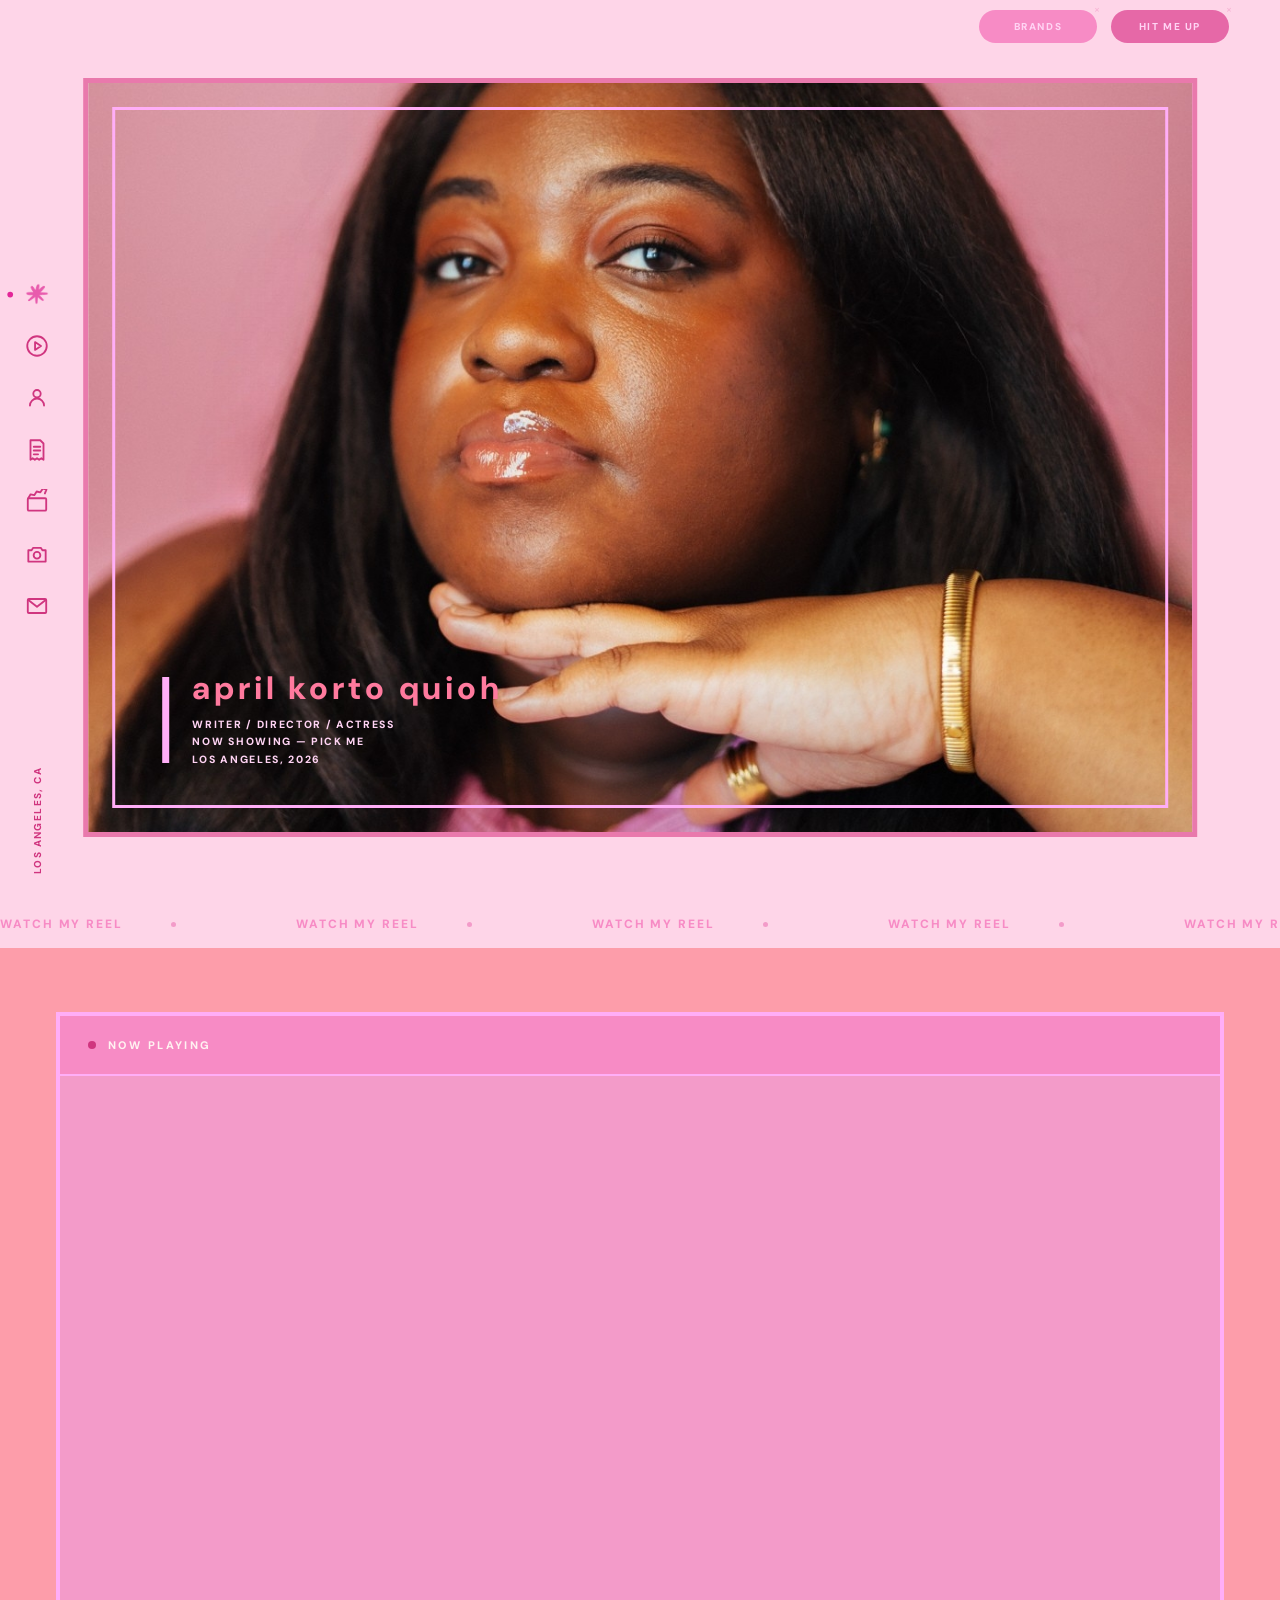
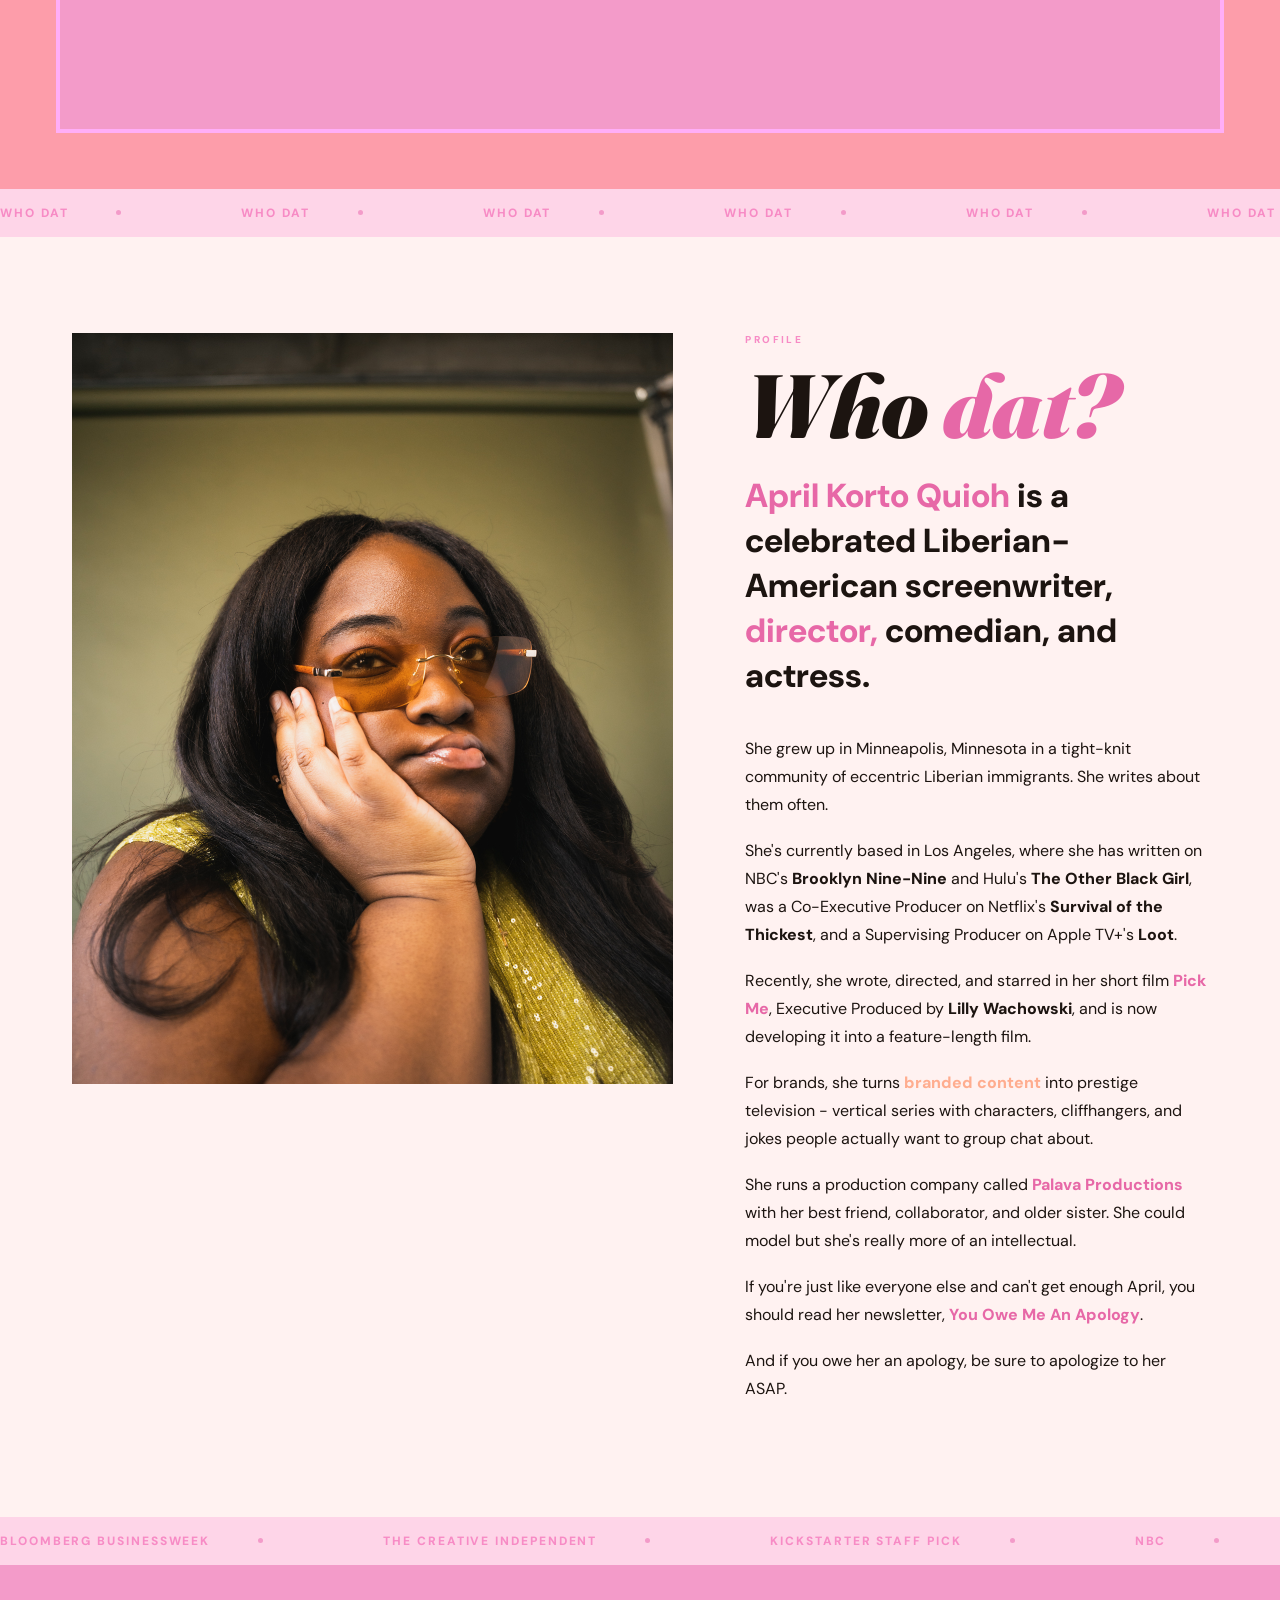
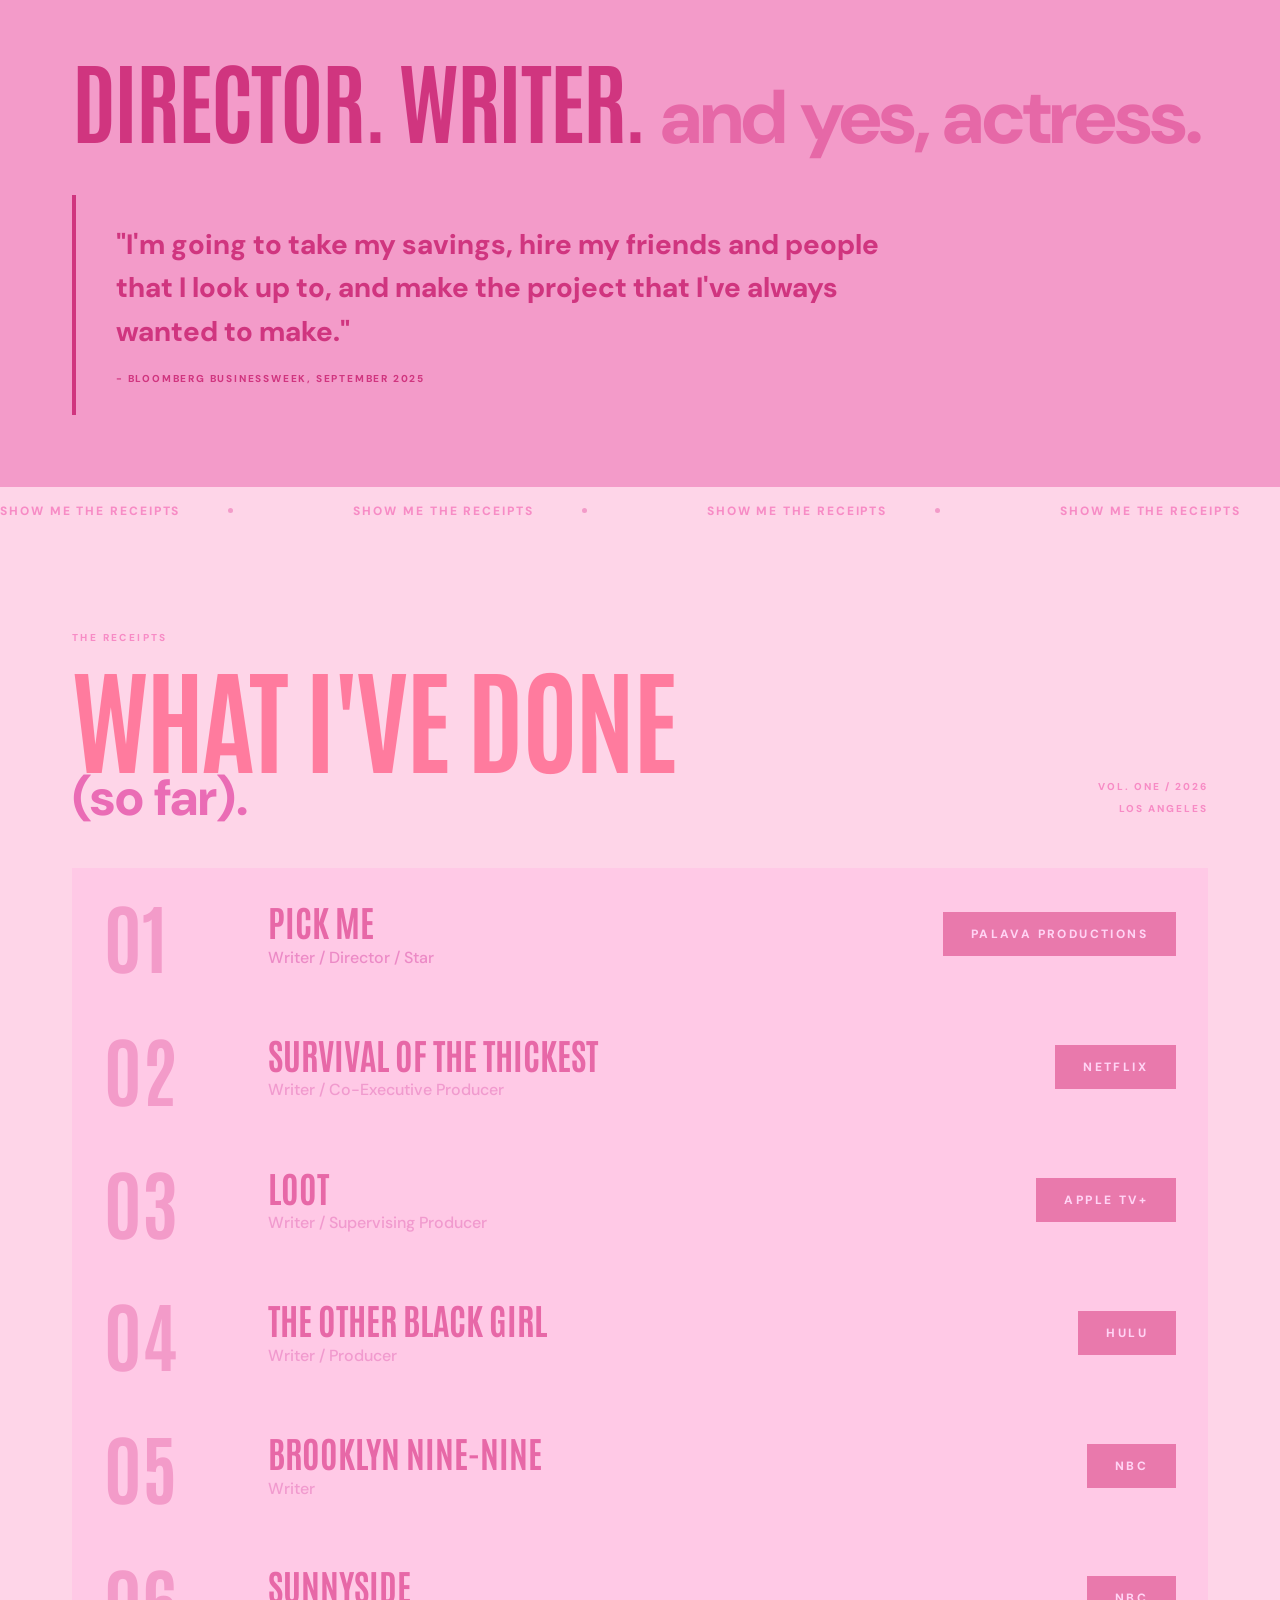
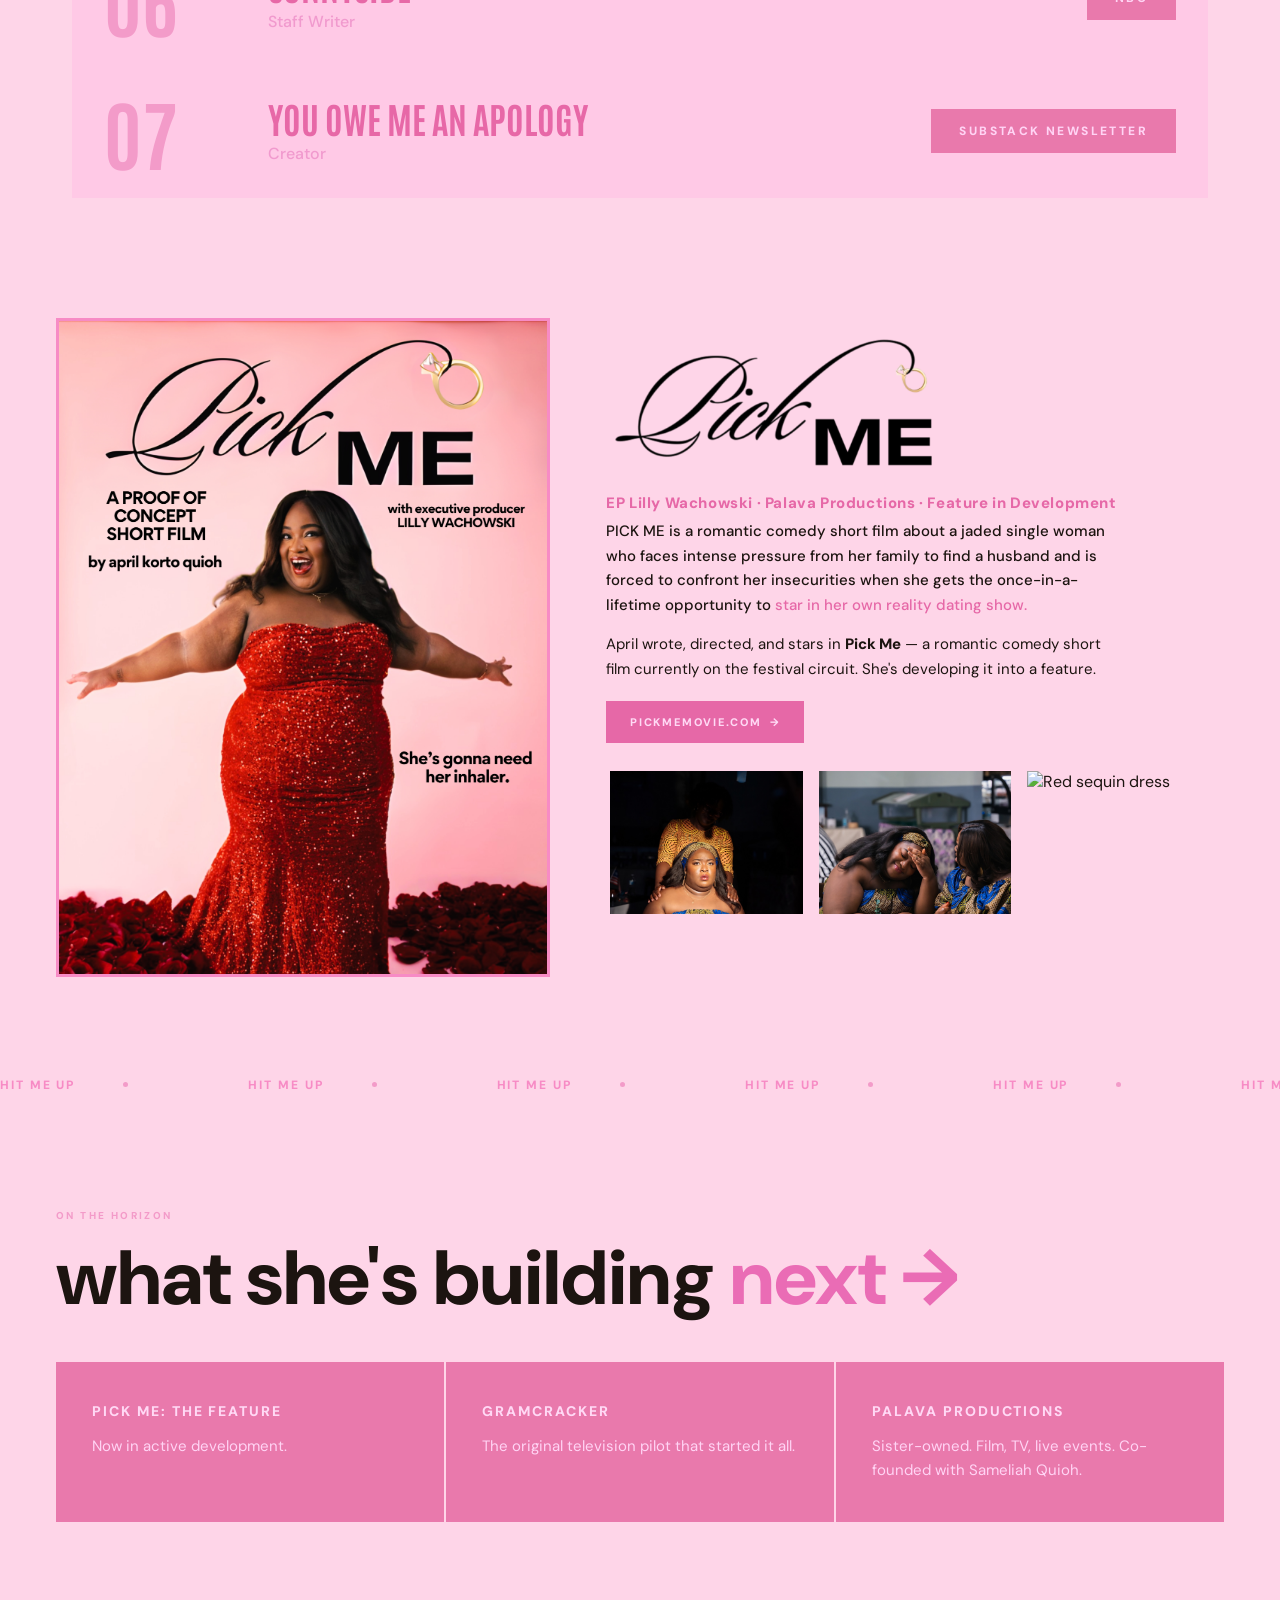
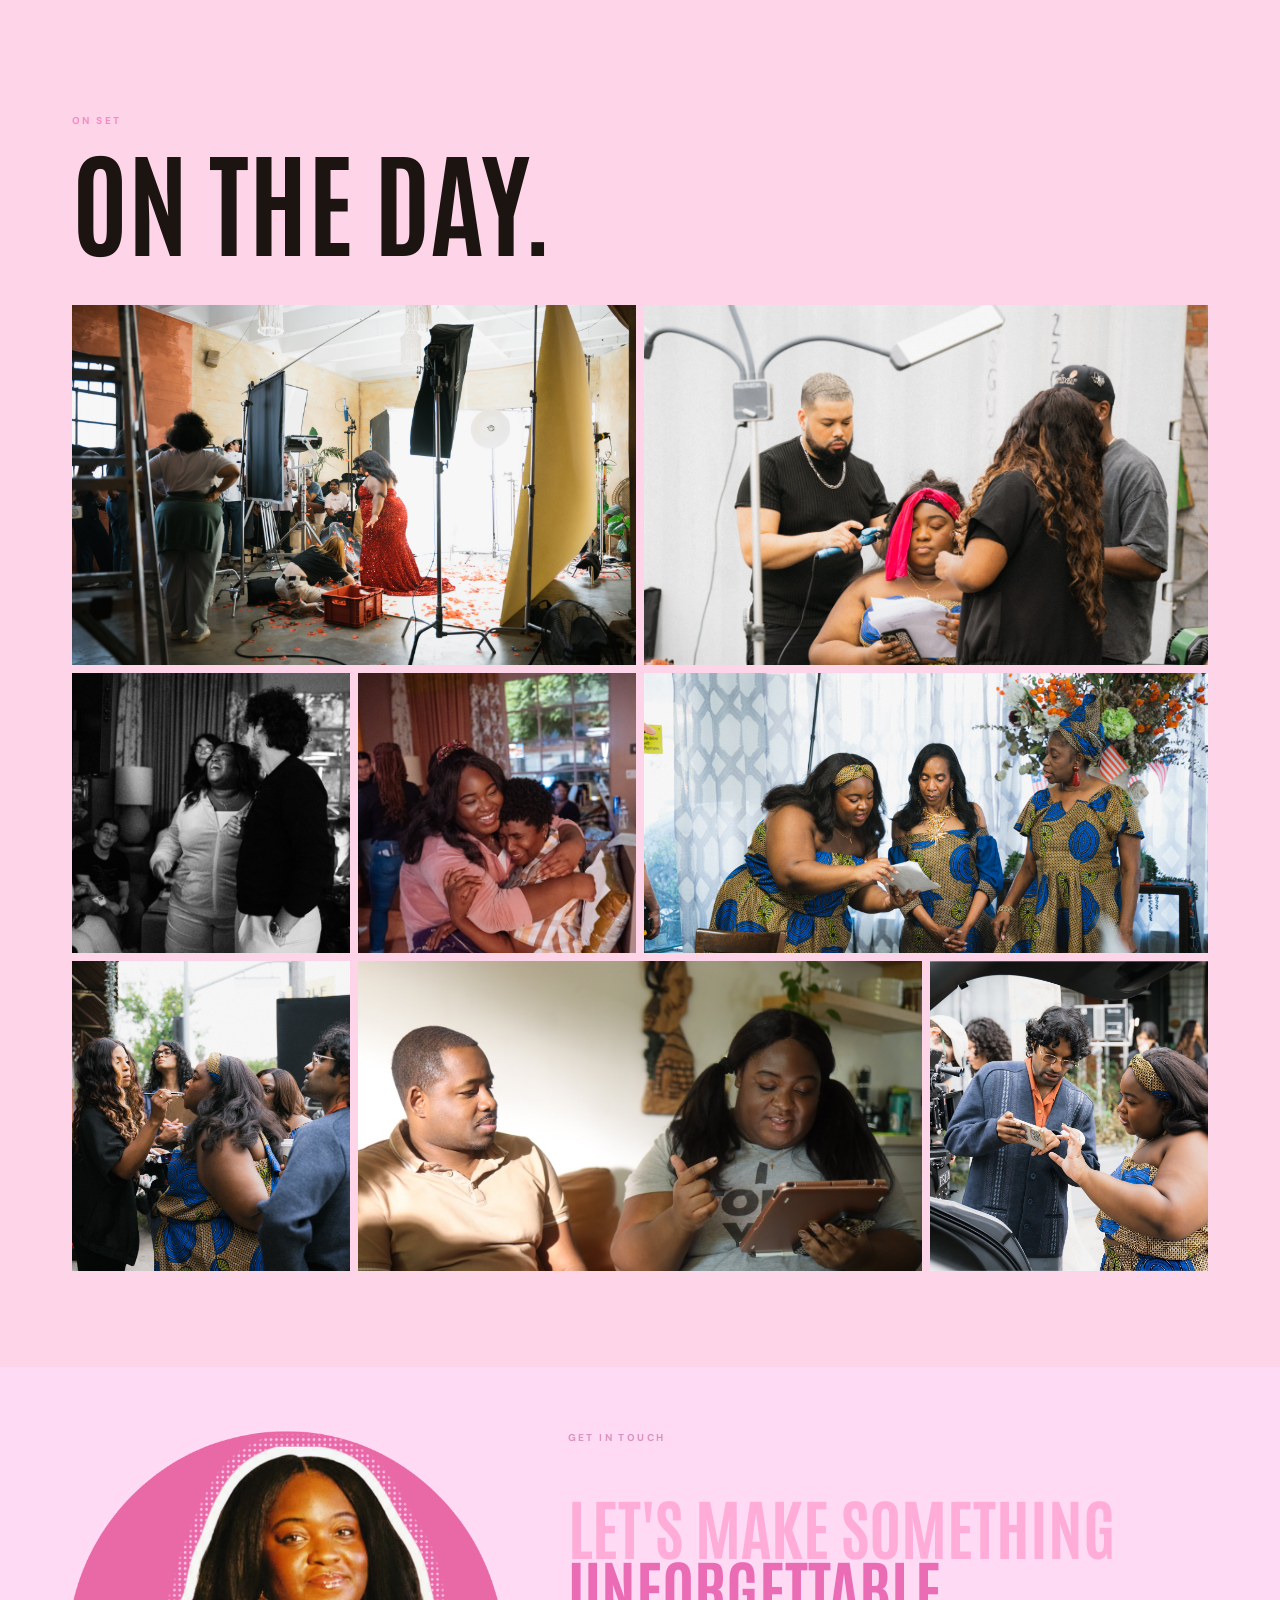
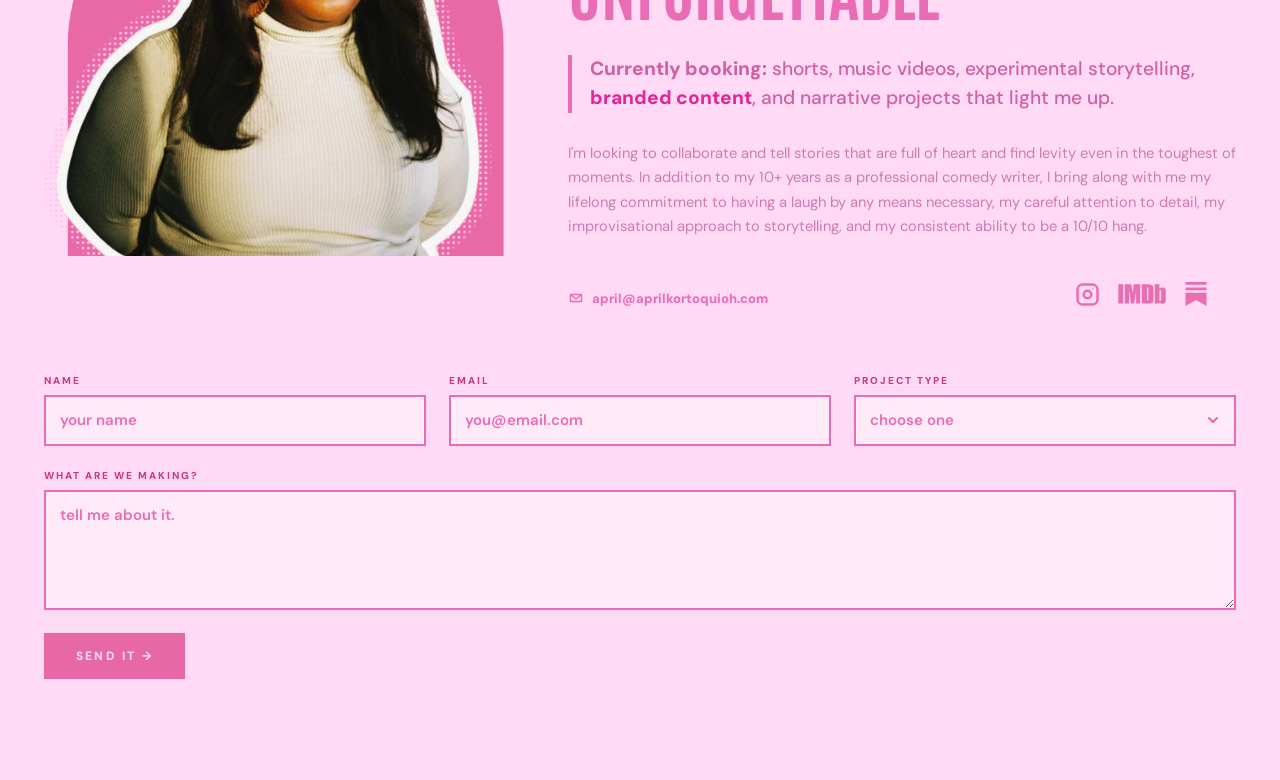
==== commit 4496b57c: "Left rail: shift further left so it clears content at all desktop widths (8px gap) Co-Authored-By: C" ====
--- a/index.html
+++ b/index.html
@@ -2632,7 +2632,7 @@
   z-index: 90;
   top: 0;
   bottom: 0;
-  left: max(16px, calc((100vw - 1460px) / 2 + 16px));
+  left: max(10px, calc((100vw - 1544px) / 2 + 10px));
   width: 54px;
   display: flex;
   flex-direction: column;
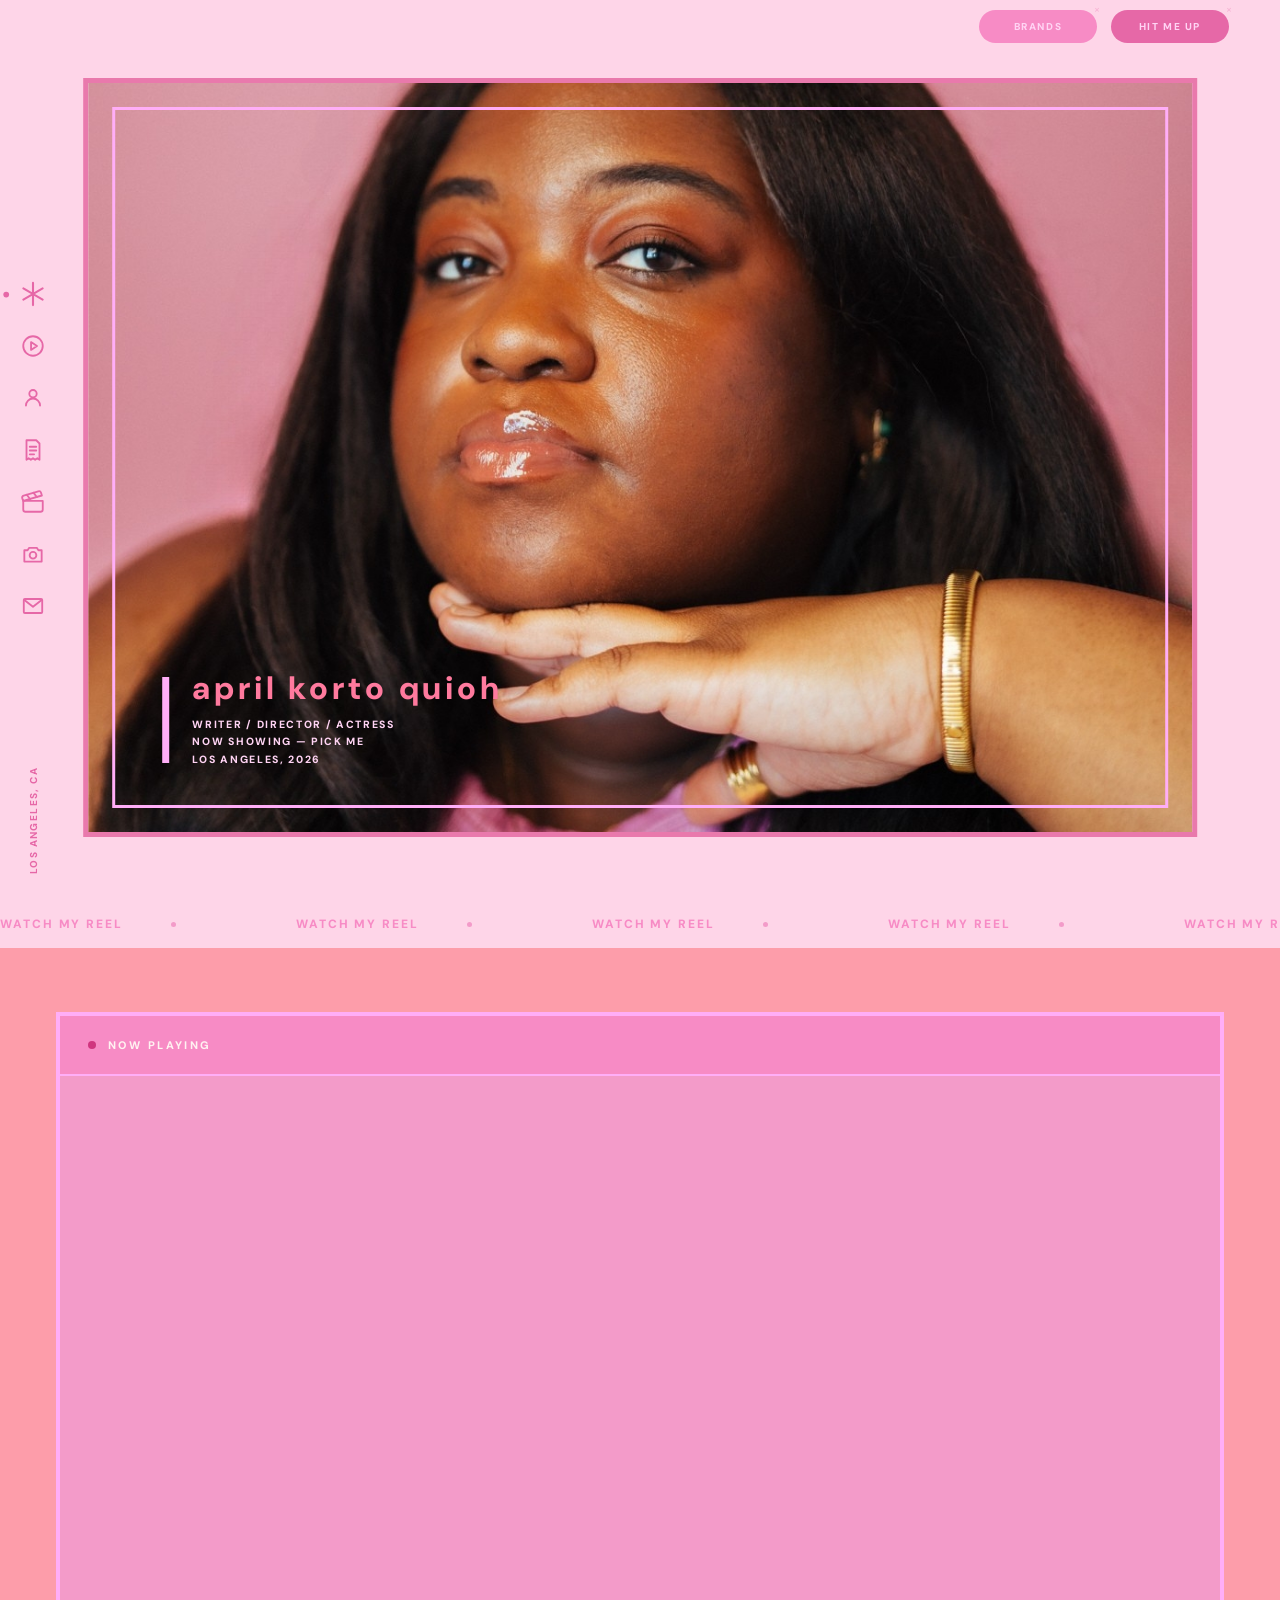
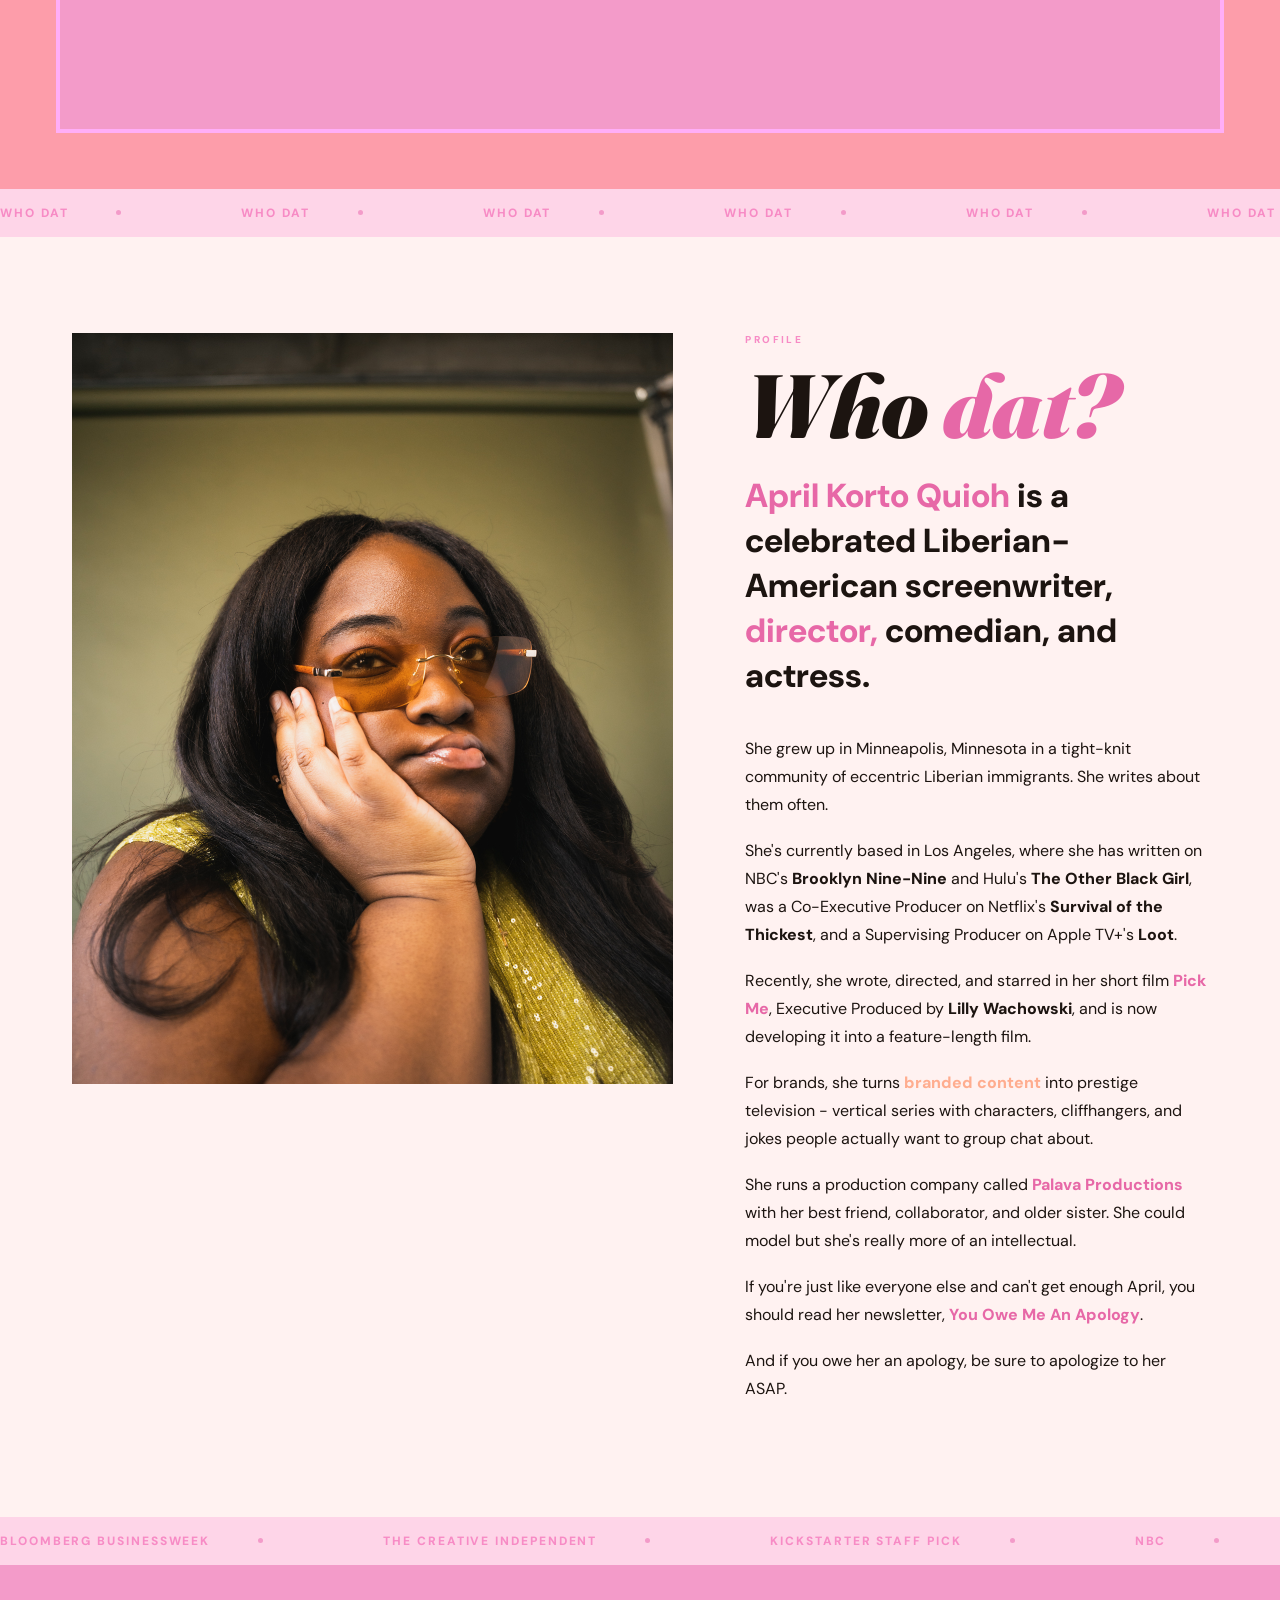
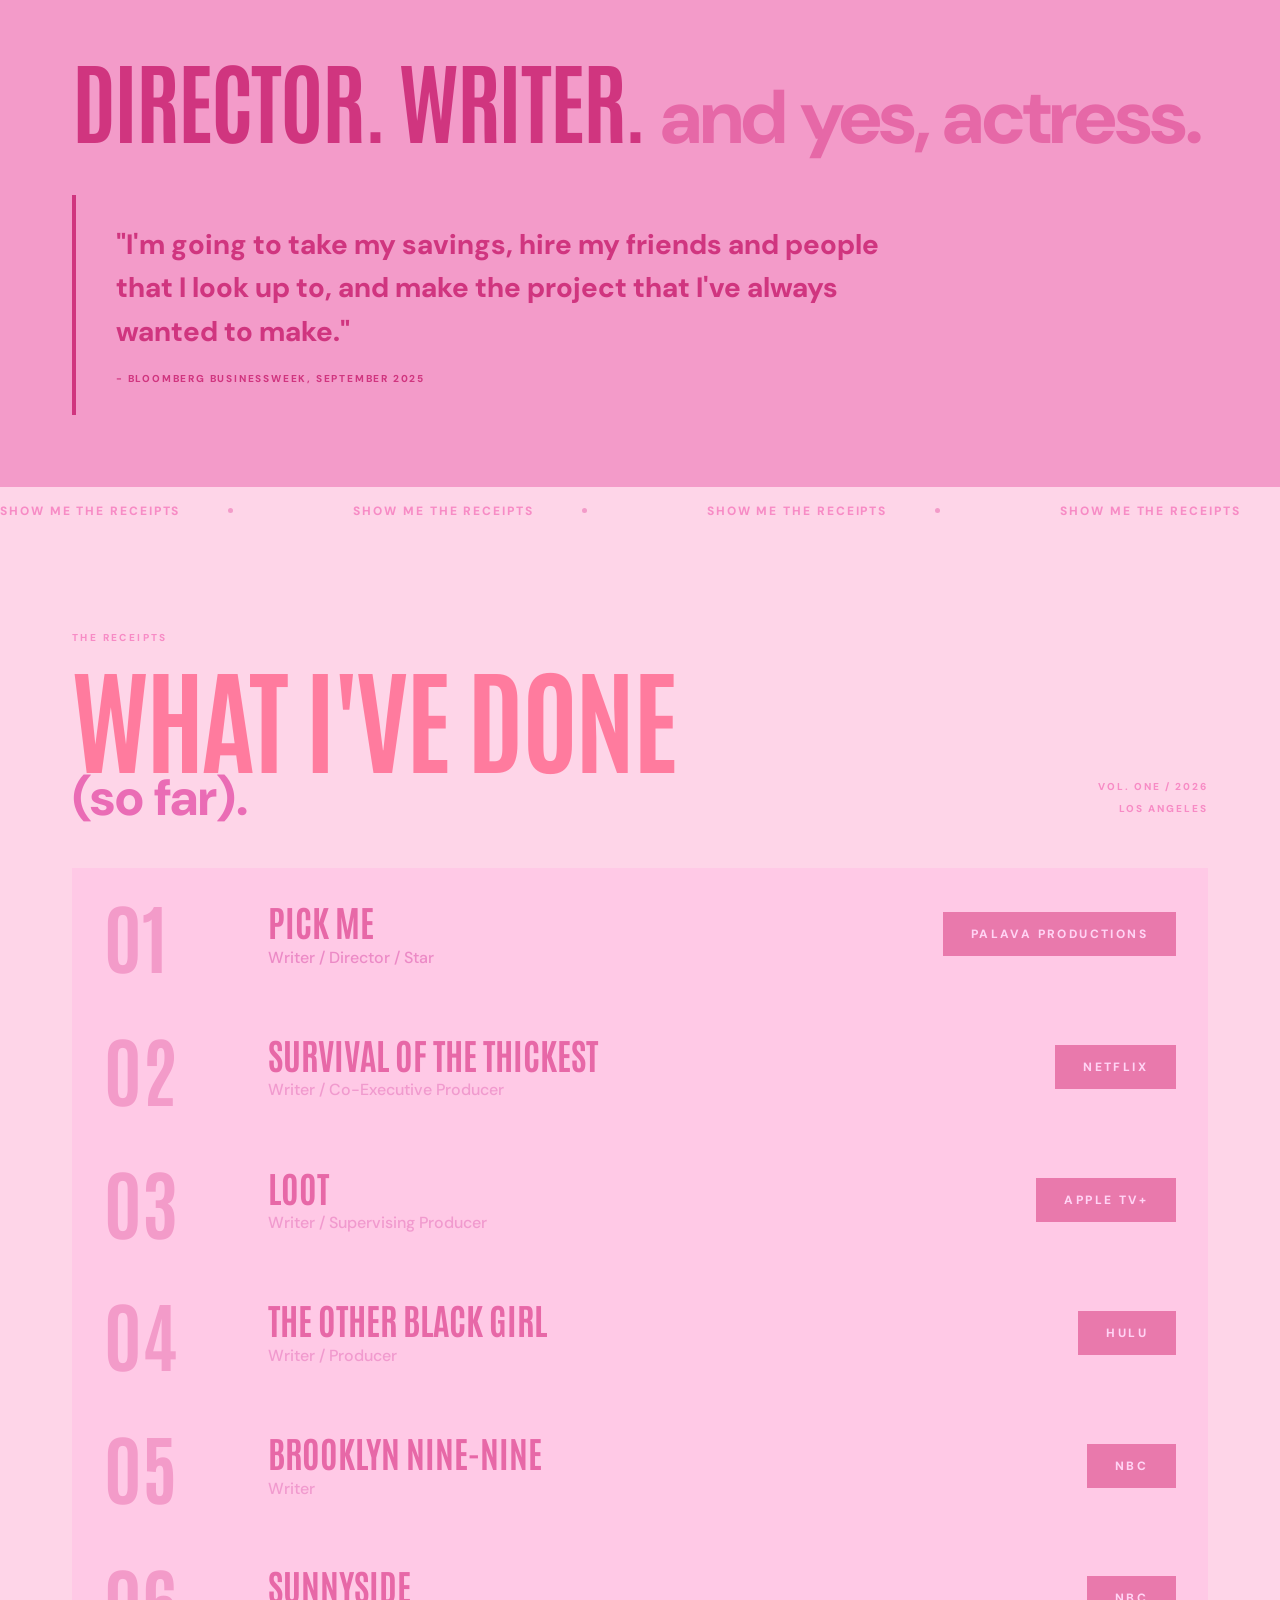
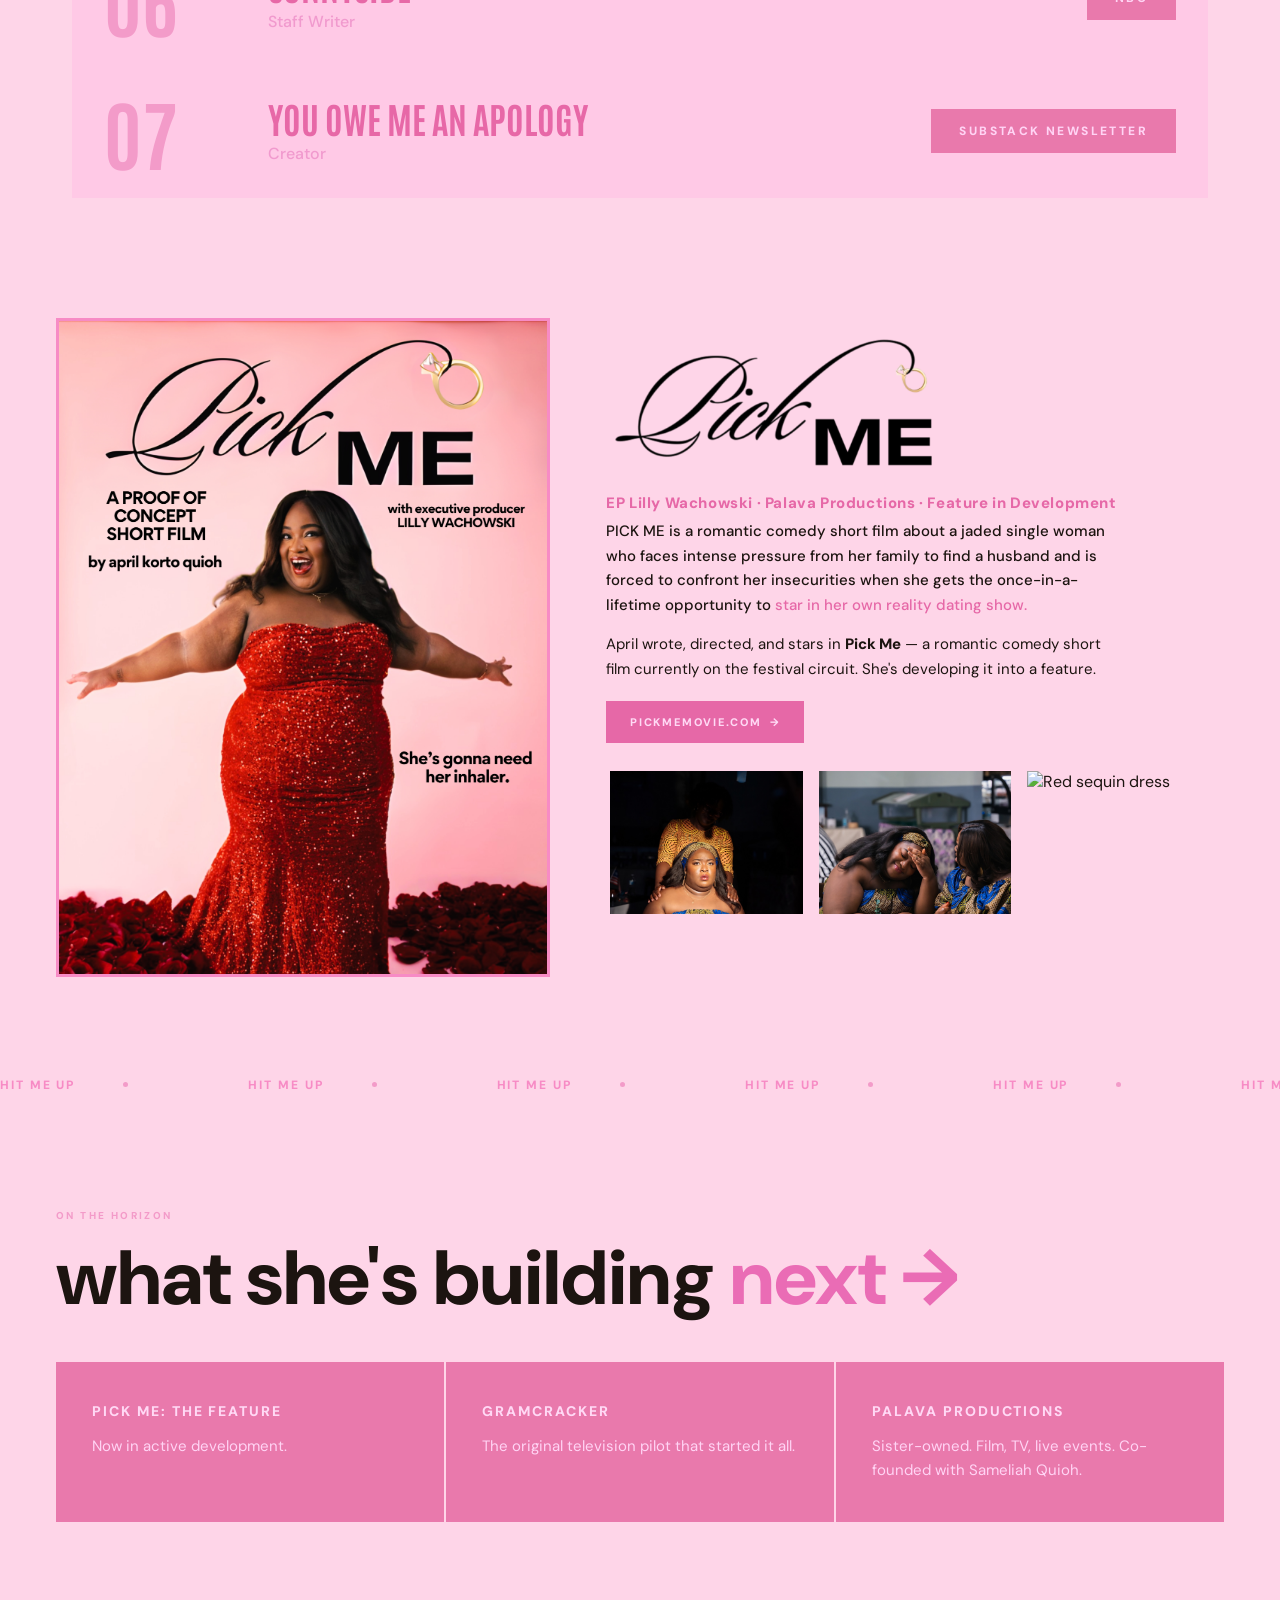
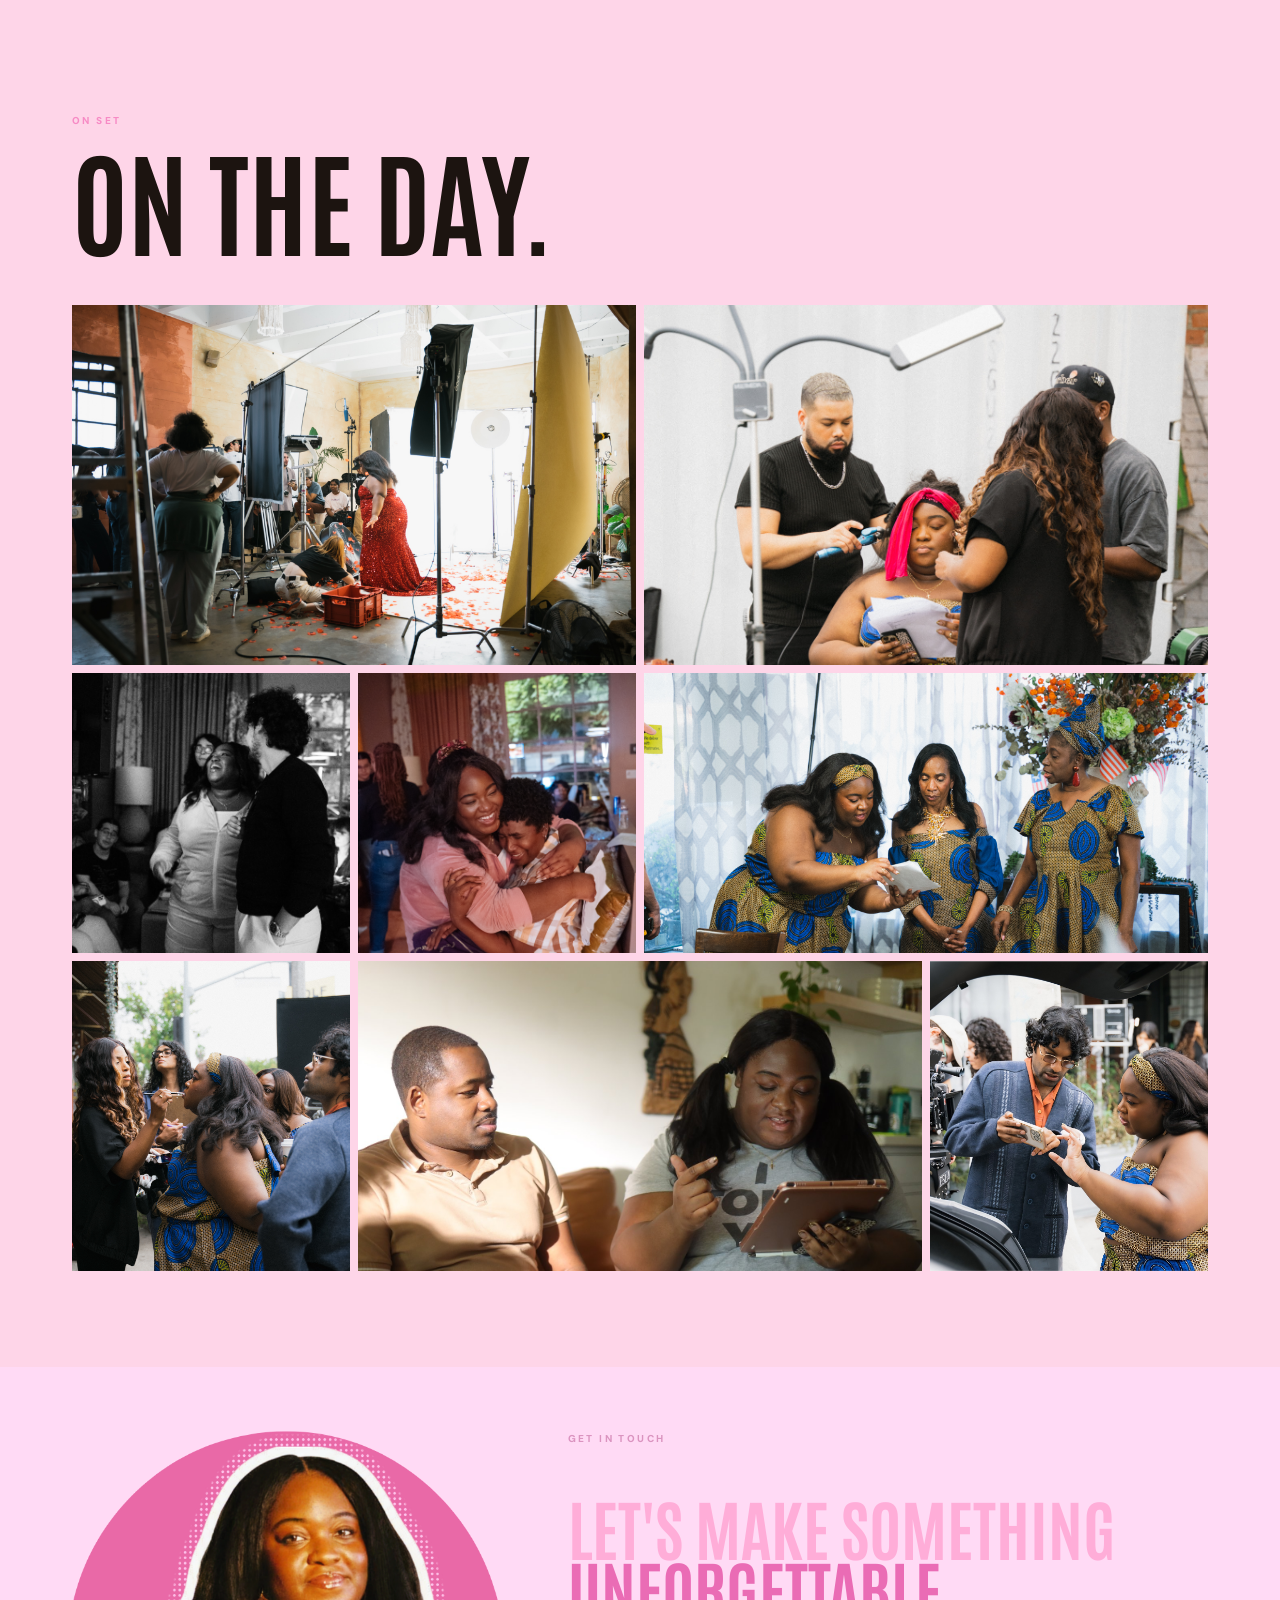
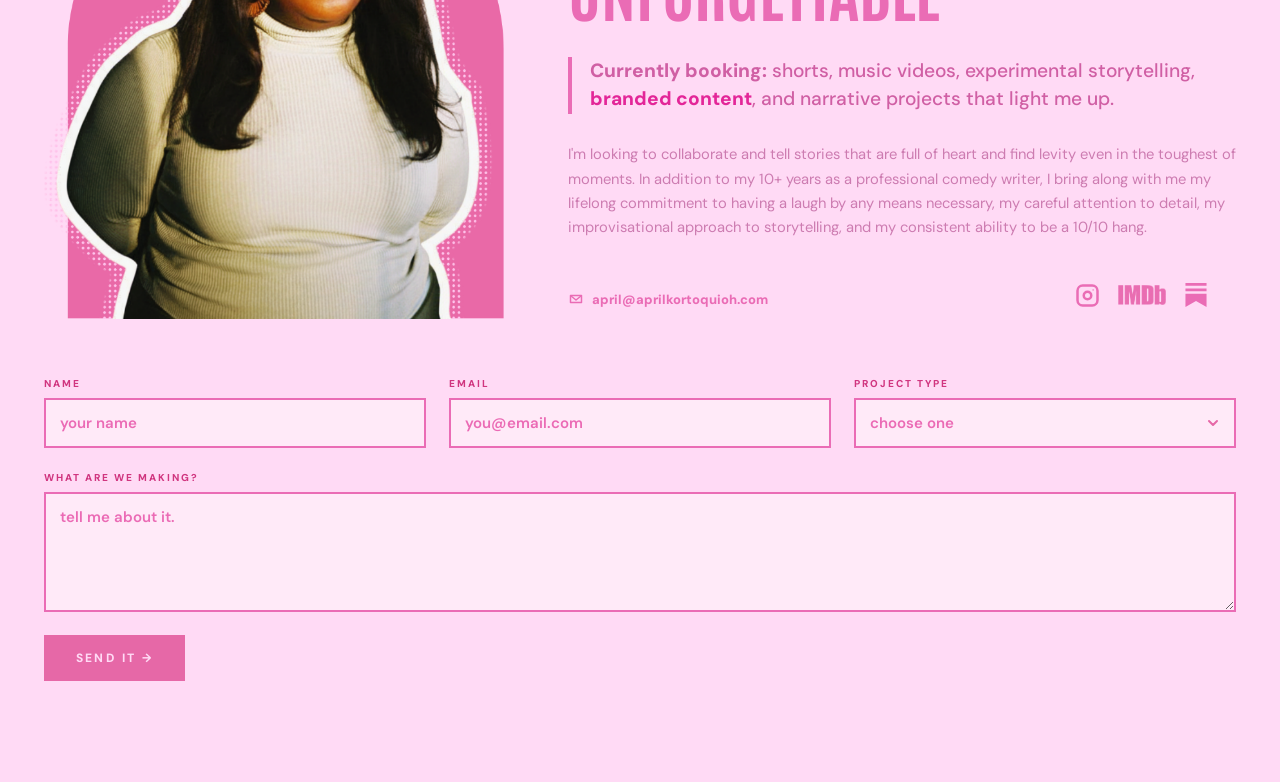
==== commit f4d55922: "Personal: clapper icon fix, all rail icons #E668A7, rail further left, contact photo full/transparen" ====
--- a/index.html
+++ b/index.html
@@ -2444,9 +2444,10 @@
   grid-column: 1;
   grid-row: 1;
   width: 100%;
-  aspect-ratio: 714 / 660;
+  aspect-ratio: 714 / 758;
   overflow: hidden;
-  align-self: start;
+  align-self: center;
+  background: transparent;
 }
 .ct-photo img {
   width: 100%;
@@ -2632,7 +2633,7 @@
   z-index: 90;
   top: 0;
   bottom: 0;
-  left: max(10px, calc((100vw - 1544px) / 2 + 10px));
+  left: max(6px, calc((100vw - 1544px) / 2 - 6px));
   width: 54px;
   display: flex;
   flex-direction: column;
@@ -2647,7 +2648,7 @@
   height: 30px;
   display: grid;
   place-items: center;
-  color: #d0357f;
+  color: #E668A7;
   transition: color .18s ease, transform .18s ease;
 }
 .side-rail a svg {
@@ -2665,11 +2666,11 @@
   object-fit: contain;
 }
 .side-rail a:hover {
-  color: #e768a7;
+  color: #E668A7;
   transform: scale(1.14);
 }
 .side-rail a.active {
-  color: #e32698;
+  color: #E668A7;
   transform: scale(1.14);
 }
 .side-rail a::after {
@@ -2679,7 +2680,7 @@
   width: 5px;
   height: 5px;
   border-radius: 50%;
-  background: #e32698;
+  background: #E668A7;
   opacity: 0;
   transition: opacity .18s ease;
 }
@@ -2698,7 +2699,7 @@
   font-size: 10px;
   letter-spacing: .14em;
   text-transform: uppercase;
-  color: #d0357f;
+  color: #E668A7;
   white-space: nowrap;
 }
 @media (max-width: 1024px), (orientation: portrait) {
@@ -2723,7 +2724,7 @@
   <!-- LEFT JUMP NAV (desktop only) -->
   <nav class="side-rail" aria-label="Jump to section">
     <a href="#top" data-target="top" aria-label="Top" title="Top">
-      <img class="rail-asterisk" src="OFFICIAL ASSETS/icons/asterisk.png" alt="">
+      <svg viewBox="0 0 24 24"><path d="M12 3v18M4.2 7.5l15.6 9M19.8 7.5l-15.6 9"/></svg>
     </a>
     <a href="#reel" data-target="reel" aria-label="Reel" title="The Reel">
       <svg viewBox="0 0 24 24"><circle cx="12" cy="12" r="9"/><path d="M10.2 8.4l5.5 3.6-5.5 3.6z"/></svg>
@@ -2735,7 +2736,7 @@
       <svg viewBox="0 0 24 24"><path d="M6 3h9l3 3v15l-2-1.4L14 21l-2-1.4L10 21l-2-1.4L6 21z"/><path d="M9 9h6M9 12.5h6M9 16h4"/></svg>
     </a>
     <a href="#pickme" data-target="pickme" aria-label="Pick Me" title="Pick Me">
-      <svg viewBox="0 0 24 24"><rect x="3.5" y="8.5" width="17" height="11.5" rx="1"/><path d="M3.9 8.5l2.2-3.6 3.4.8 2.2-3.4 3.4.8 2.2-3.4 3.4.8-1.4 3.6"/></svg>
+      <svg viewBox="0 0 24 24"><path d="M20.2 6 3 11l-.9-2.4c-.3-1.1.3-2.2 1.3-2.5l13.5-4c1.1-.3 2.2.3 2.5 1.3Z"/><path d="m6.2 5.3 3.1 3.9"/><path d="m12.4 3.4 3.1 4"/><path d="M3 11h18v8a2 2 0 0 1-2 2H5a2 2 0 0 1-2-2Z"/></svg>
     </a>
     <a href="#onset" data-target="onset" aria-label="On the Day" title="On the Day">
       <svg viewBox="0 0 24 24"><path d="M4 8.5h3l1.5-2.2h7L17 8.5h3V19H4z"/><circle cx="12" cy="13.2" r="3.1"/></svg>
@@ -3021,7 +3022,7 @@
     <span id="workwithme" class="section-anchor" aria-hidden="true"></span>
     <div class="ct-inner">
       <div class="ct-photo">
-        <img src="OFFICIAL ASSETS/hero photos/contact hero cropped.png" alt="April Korto Quioh">
+        <img src="OFFICIAL ASSETS/hero photos/contact-hero.png" alt="April Korto Quioh">
       </div>
       <div class="ct-copy">
         <div class="kicker">Get In Touch</div>
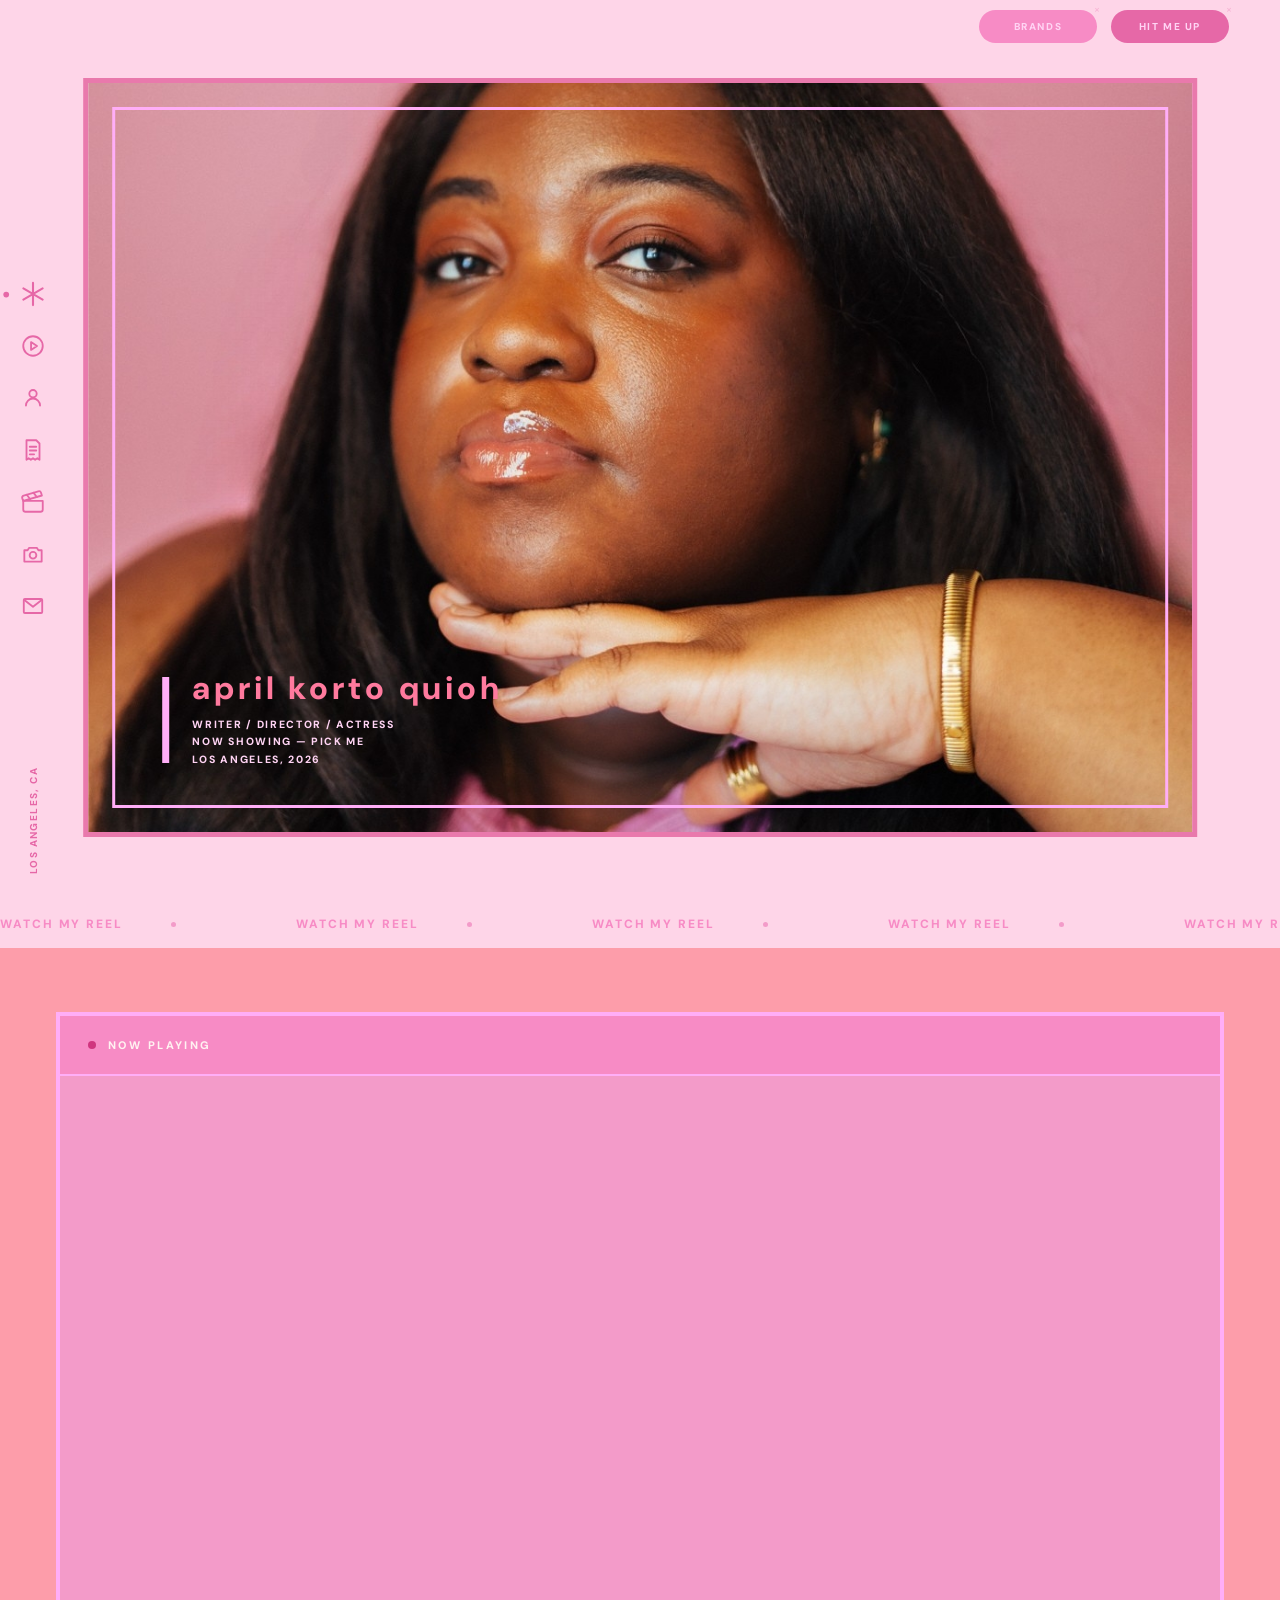
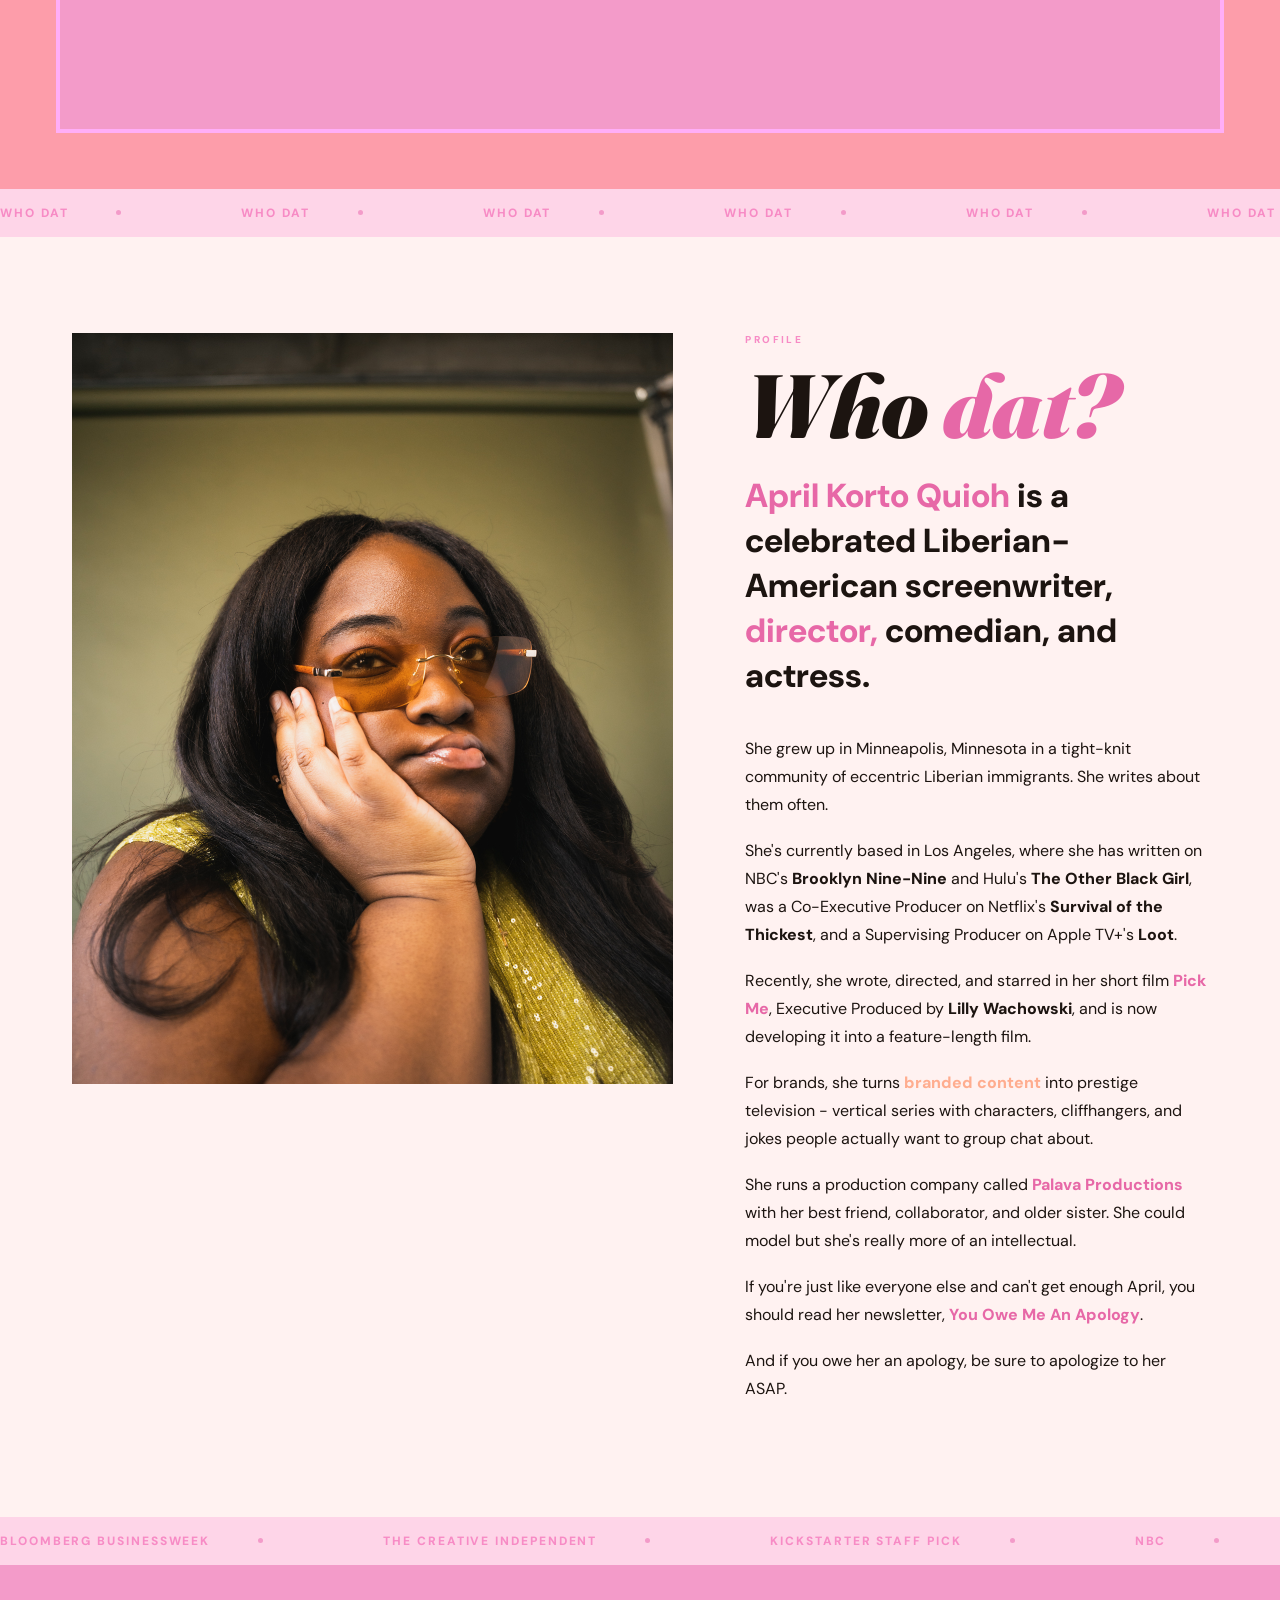
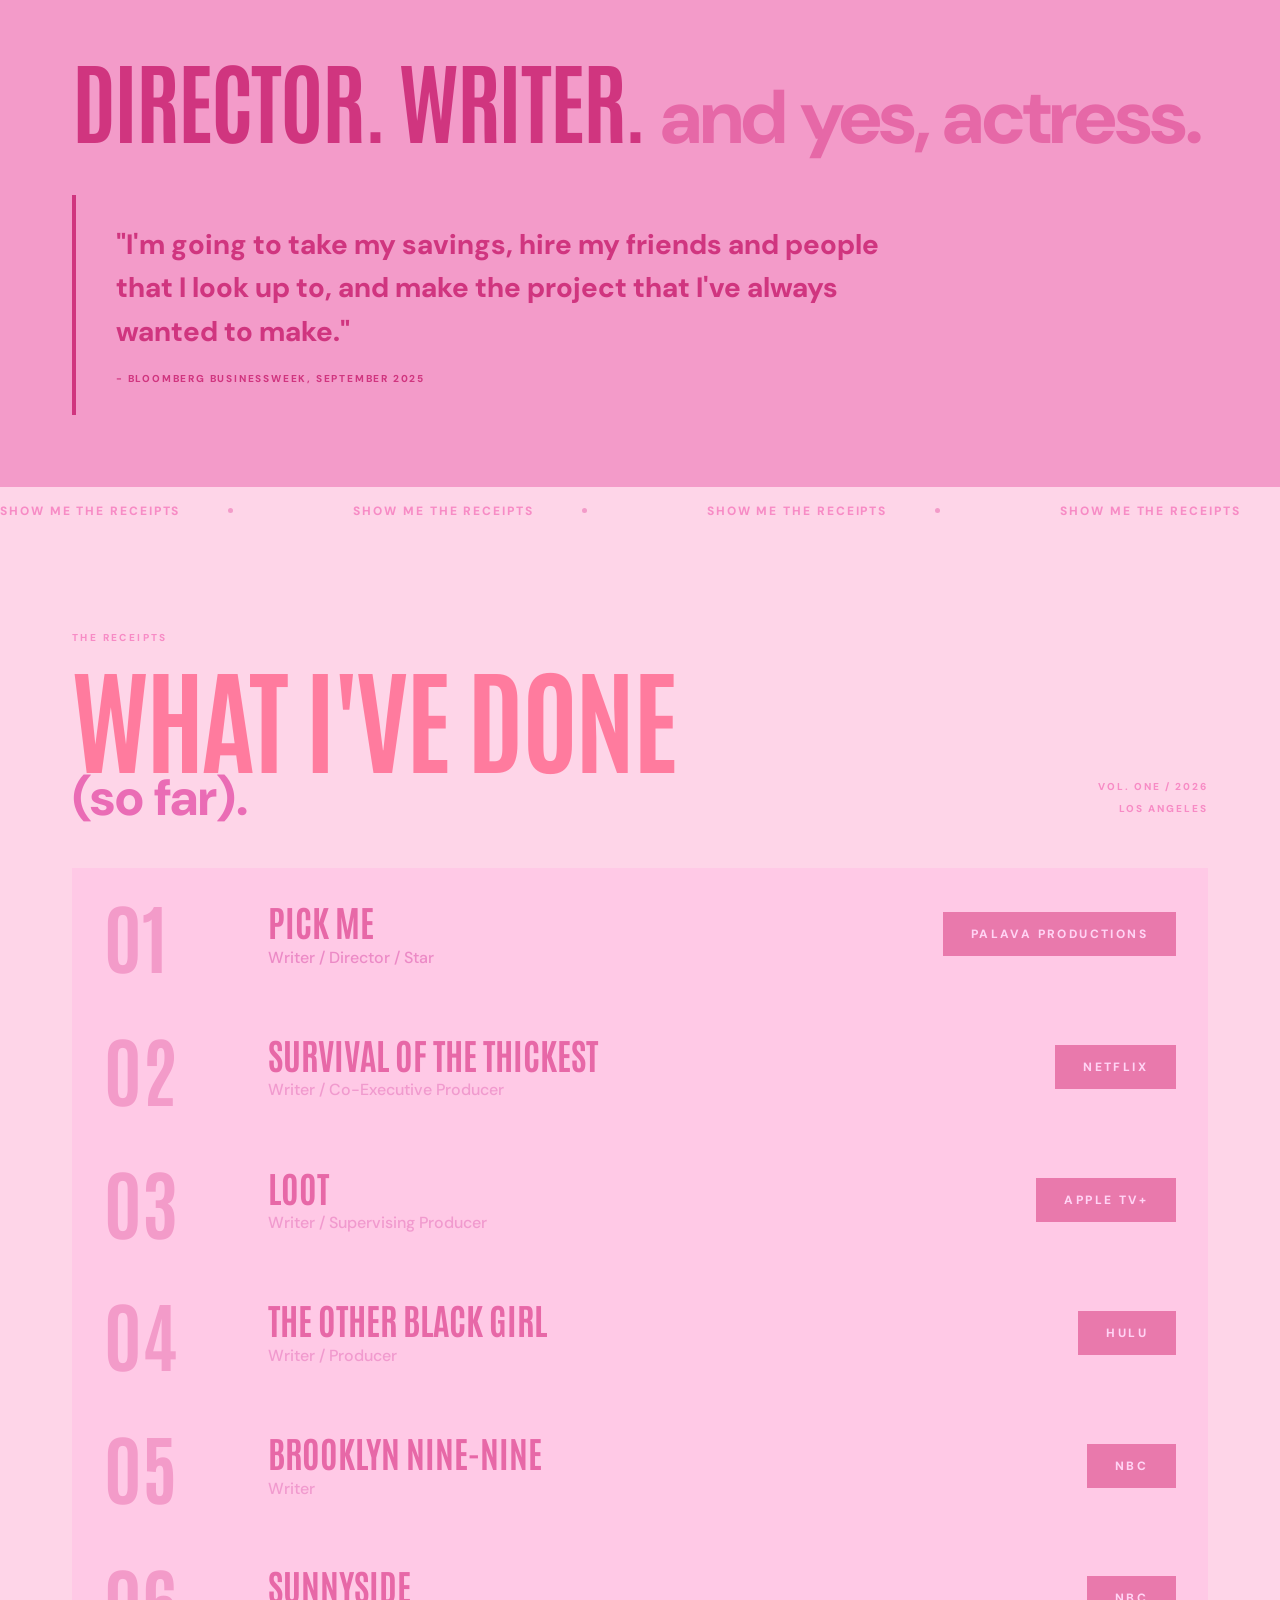
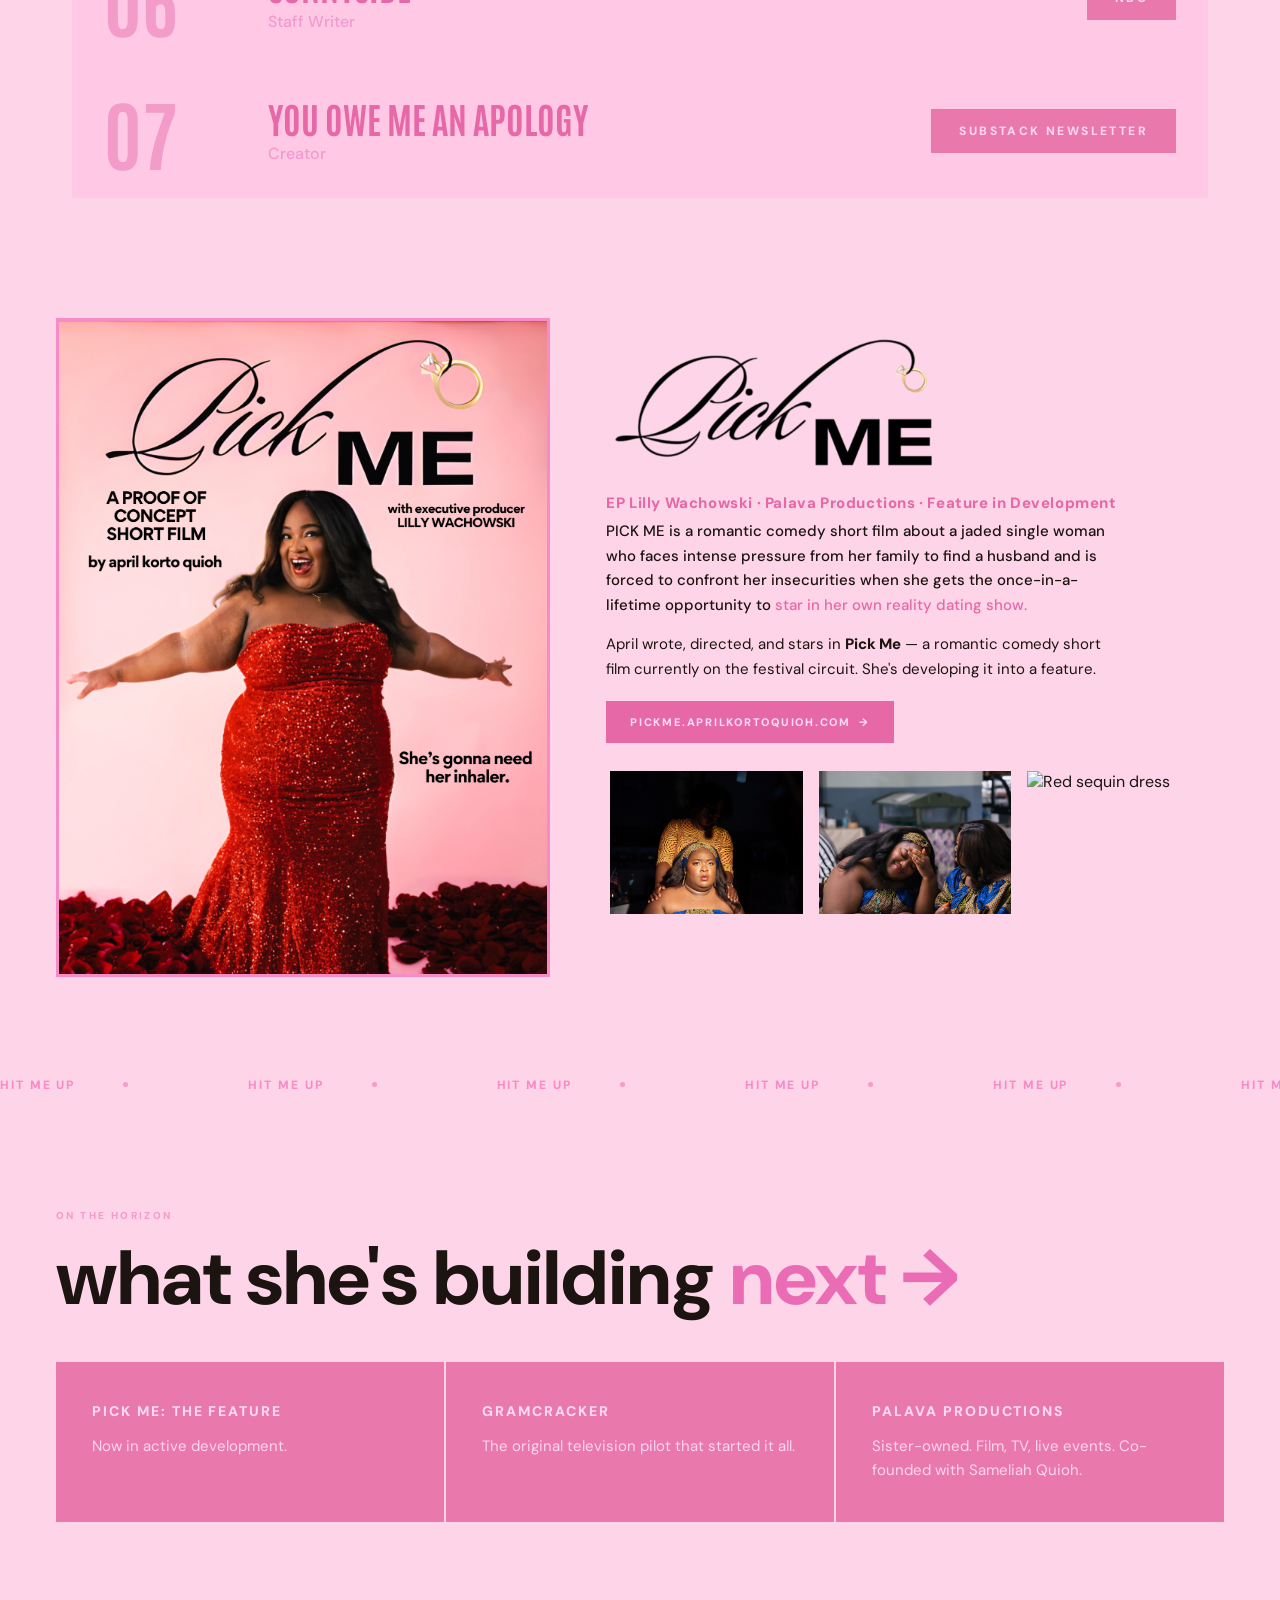
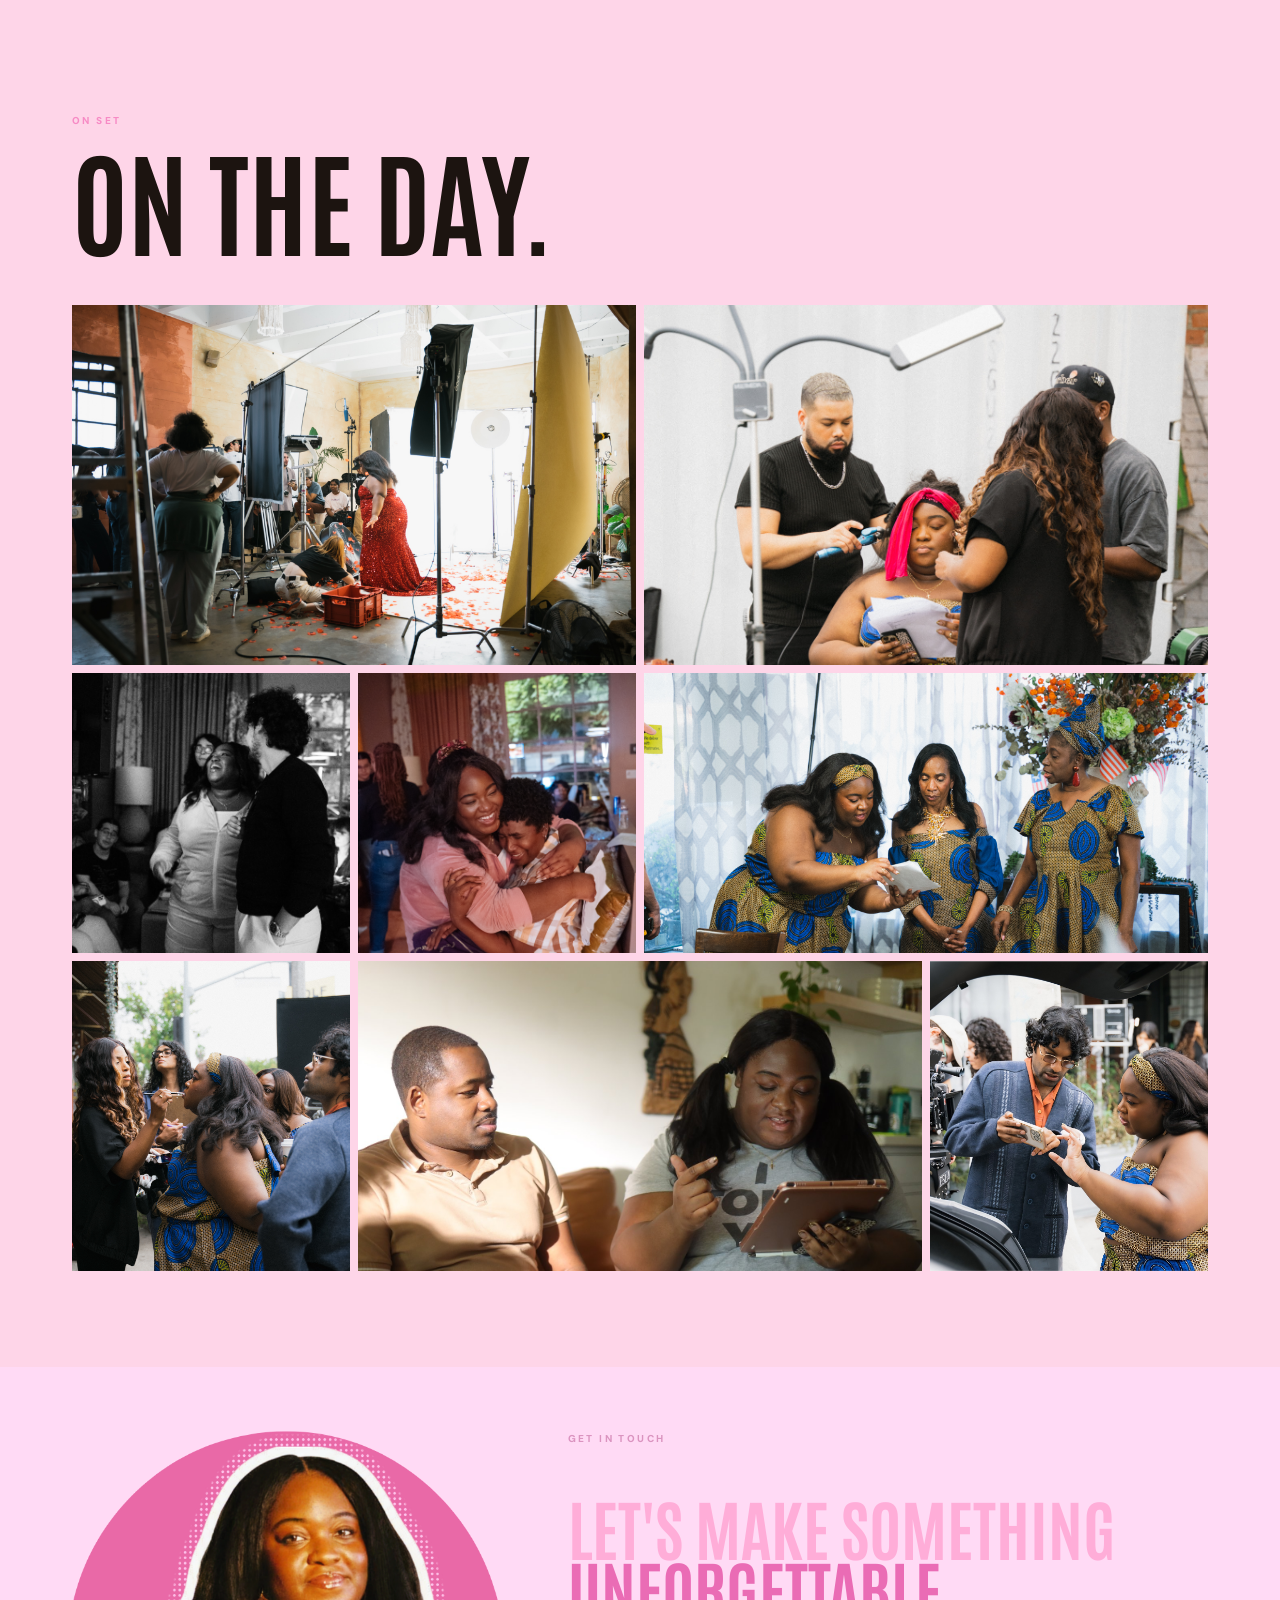
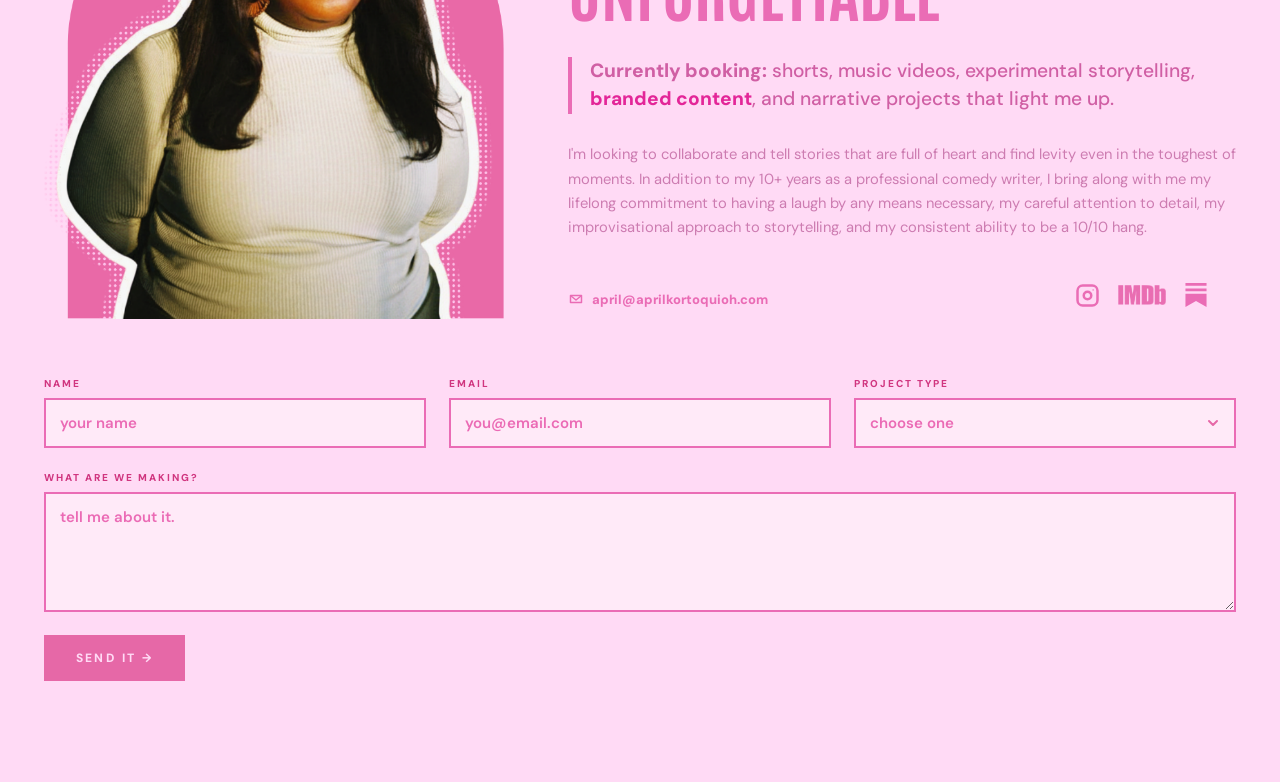
==== commit 33af4cc9: "Update index.html" ====
--- a/index.html
+++ b/index.html
@@ -2807,7 +2807,7 @@
         <h3 class="about-hed"><em>April Korto Quioh</em> is a <a href="https://decider.com/2024/04/10/loot-taylor-swift-episode-season-2-episode-3-recap-swiftie-michaela-jae-rodriguez-interview/" target="_blank" rel="noopener" style="color:inherit;text-decoration:none;" onmouseover="this.style.color='#E768A7'" onmouseout="this.style.color='inherit'">celebrated</a> Liberian-American screenwriter, <em>director,</em> comedian, and actress.</h3>
         <p>She grew up in Minneapolis, Minnesota in a tight-knit community of eccentric Liberian immigrants. She writes about them often.</p>
         <p>She's currently based in Los Angeles, where she has written on NBC's <a href="https://www.nbc.com/brooklyn-nine-nine" target="_blank" rel="noopener"><strong>Brooklyn Nine-Nine</strong></a> and Hulu's <a href="https://www.hulu.com/series/the-other-black-girl-97e0a1b9-31c0-4e37-9c76-6de1f42b6ddb" target="_blank" rel="noopener"><strong>The Other Black Girl</strong></a>, was a Co-Executive Producer on Netflix's <a href="https://www.netflix.com/title/81478195" target="_blank" rel="noopener"><strong>Survival of the Thickest</strong></a>, and a Supervising Producer on Apple TV+'s <a href="https://tv.apple.com/us/show/loot/umc.cmc.5erbujil1mpazuerhr1udnk45" target="_blank" rel="noopener"><strong>Loot</strong></a>.</p>
-        <p>Recently, she wrote, directed, and starred in her short film <a href="https://pickmemovie.com" target="_blank" rel="noopener" style="color:#e768a7;text-decoration:none;"><strong>Pick Me</strong></a>, Executive Produced by <strong>Lilly Wachowski</strong>, and is now developing it into a feature-length film.</p>
+        <p>Recently, she wrote, directed, and starred in her short film <a href="https://pickme.aprilkortoquioh.com" target="_blank" rel="noopener" style="color:#e768a7;text-decoration:none;"><strong>Pick Me</strong></a>, Executive Produced by <strong>Lilly Wachowski</strong>, and is now developing it into a feature-length film.</p>
         <p>For brands, she turns <a href="https://aprilkortoquioh.com/brands" target="_blank" rel="noopener" class="brand-link">branded content</a> into prestige television - vertical series with characters, cliffhangers, and jokes people actually want to group chat about.</p>
         <p>She runs a production company called <a href="https://palavaproductions.com" target="_blank" rel="noopener" style="color:#e768a7;text-decoration:none;"><strong>Palava Productions</strong></a> with her best friend, collaborator, and older sister. She could model but she's really more of an intellectual.</p>
         <p>If you're just like everyone else and can't get enough April, you should read her newsletter, <a href="https://youowemeanapology.substack.com/" target="_blank" rel="noopener" style="color:#e768a7;text-decoration:none;"><strong>You Owe Me An Apology</strong></a>.</p>
@@ -2926,7 +2926,7 @@
           <div class="c6-ep">EP Lilly Wachowski · Palava Productions · Feature in Development</div>
           <div class="c6-logline">PICK ME is a romantic comedy short film about a jaded single woman who faces intense pressure from her family to find a husband and is forced to confront her insecurities when she gets the once-in-a-lifetime opportunity to <span class="accent">star in her own reality dating show.</span></div>
           <div class="c6-body">April wrote, directed, and stars in <strong>Pick Me</strong> — a romantic comedy short film currently on the festival circuit. She's developing it into a feature.</div>
-          <a href="https://pickmemovie.com" target="_blank" rel="noopener" class="c6-circuit">pickmemovie.com</a>
+          <a href="https://pickme.aprilkortoquioh.com" target="_blank" rel="noopener" class="c6-circuit">pickme.aprilkortoquioh.com</a>
           <div class="c6-thumbs-right">
             <div class="c6-thumb" onclick="swapHero(this)">
               <img src="official photos/Lee_Dubin03560.jpg" alt="Spotlight scene" style="object-position:center 55%" data-heropos="center 45%">
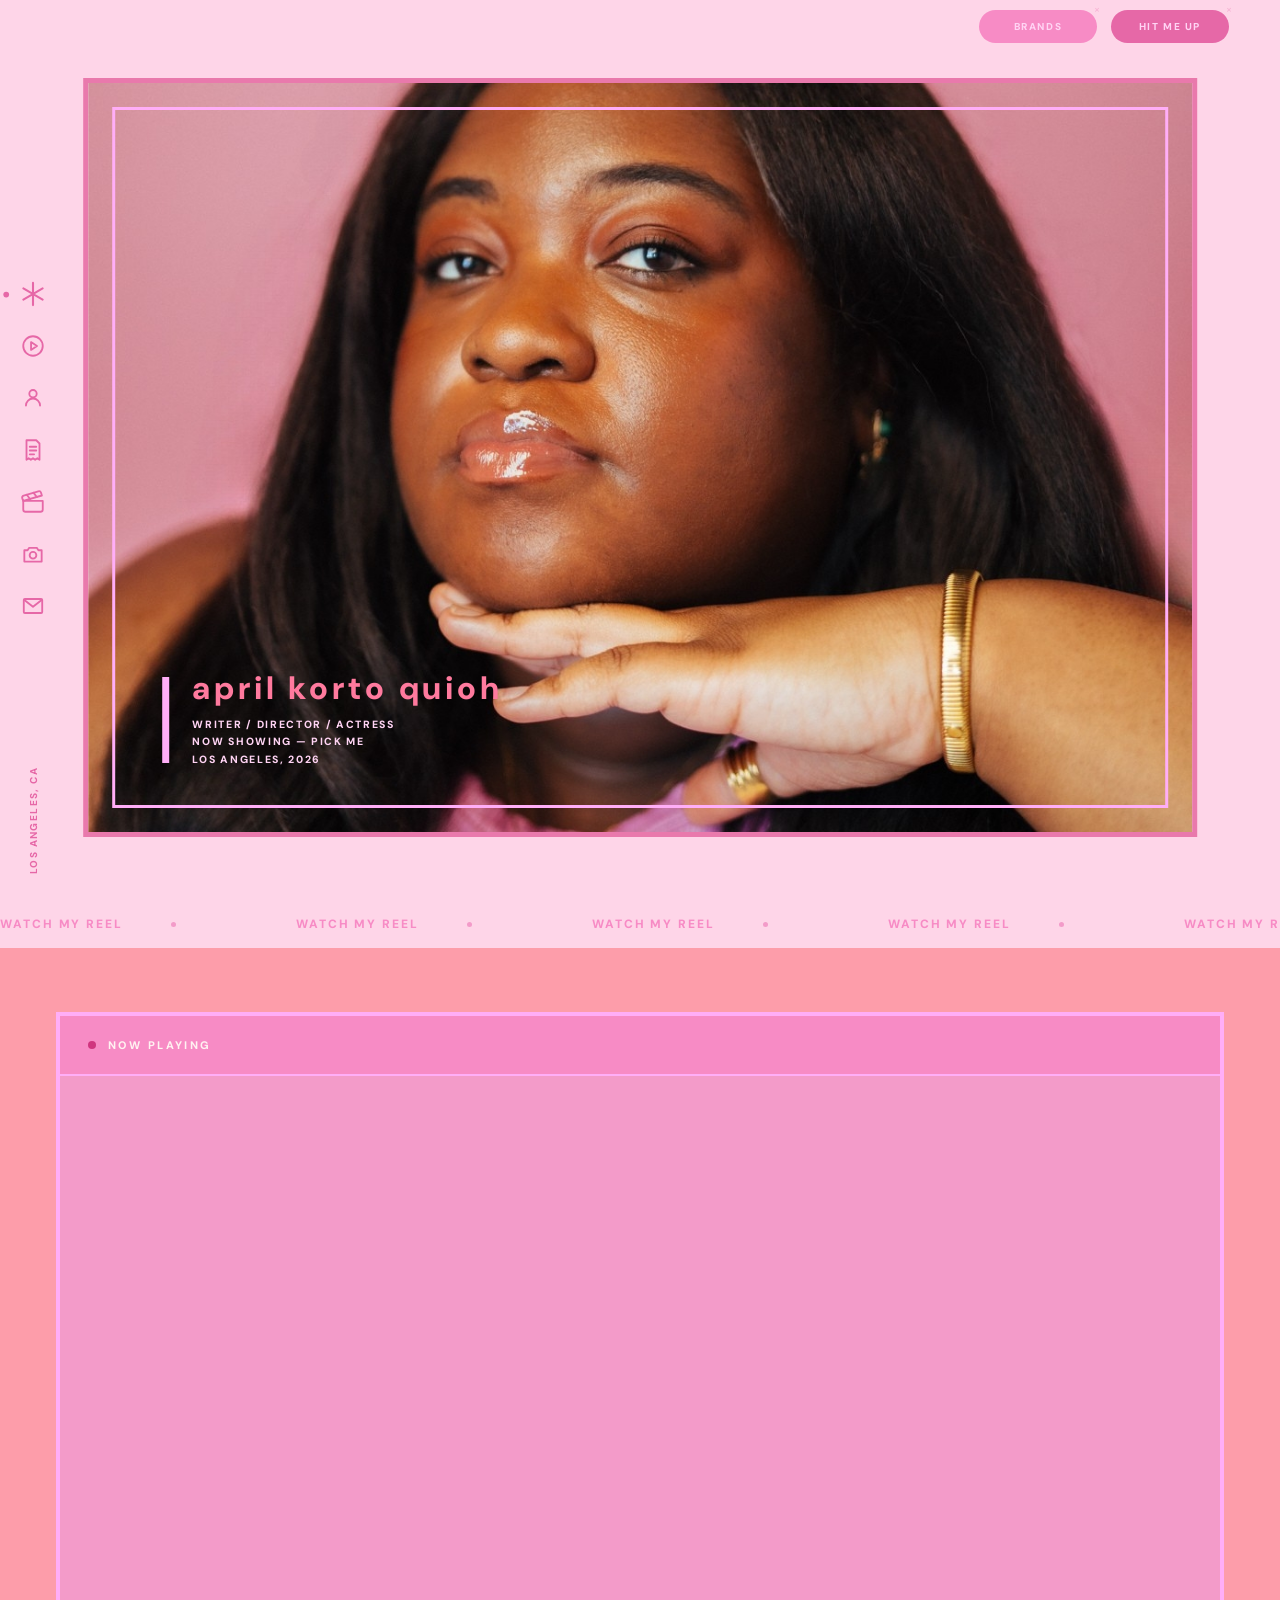
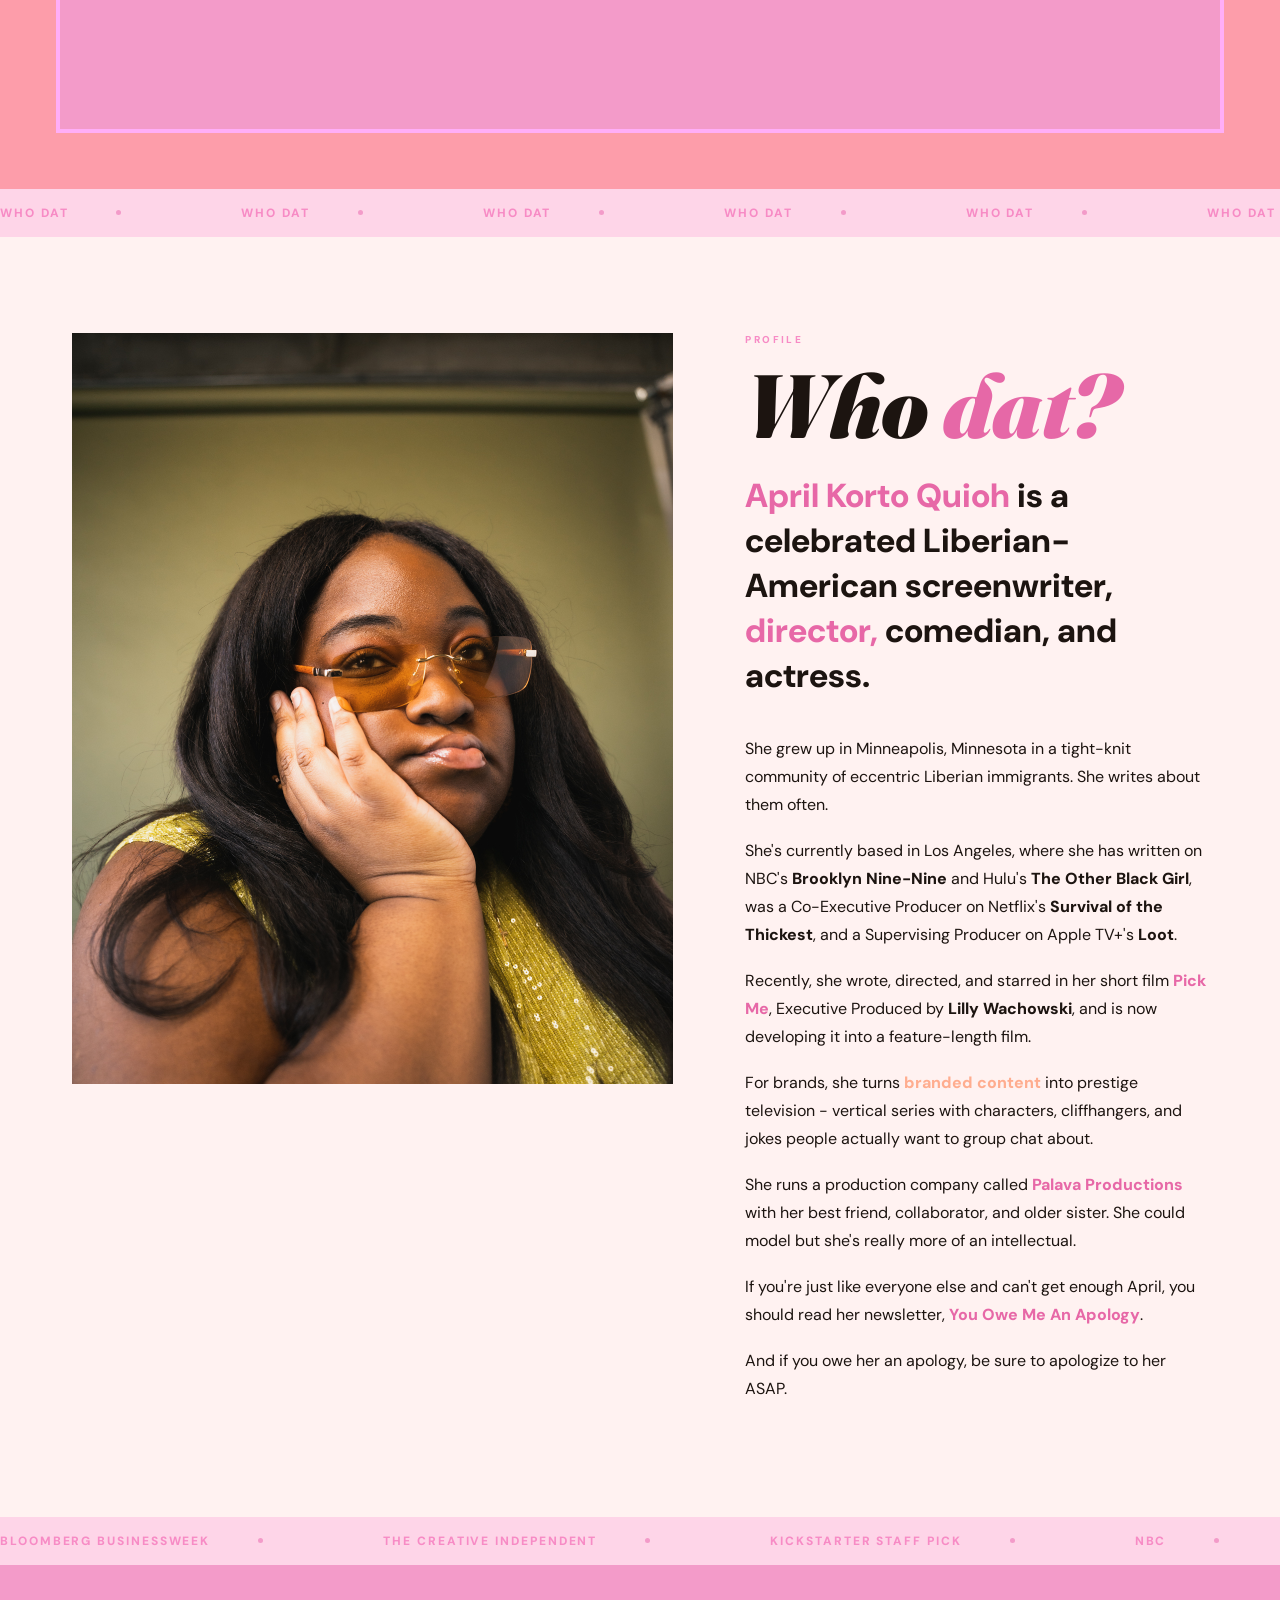
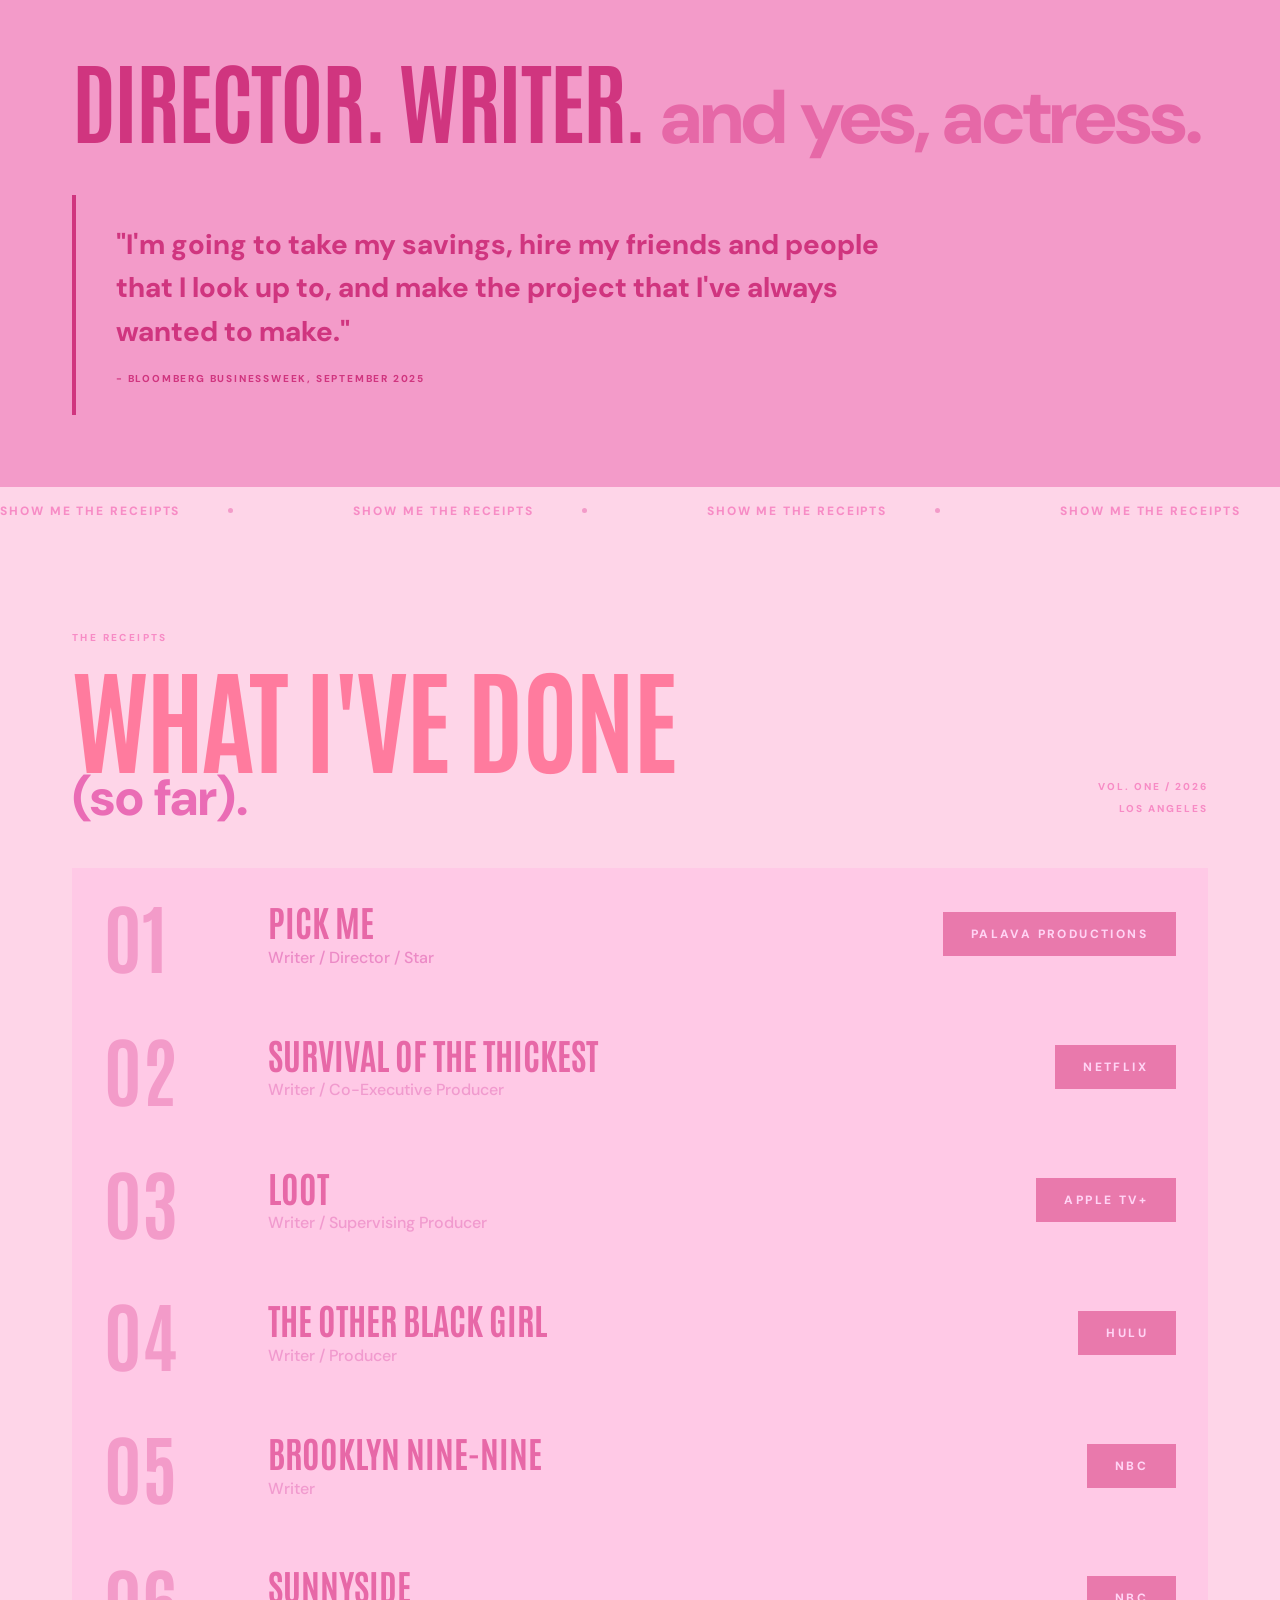
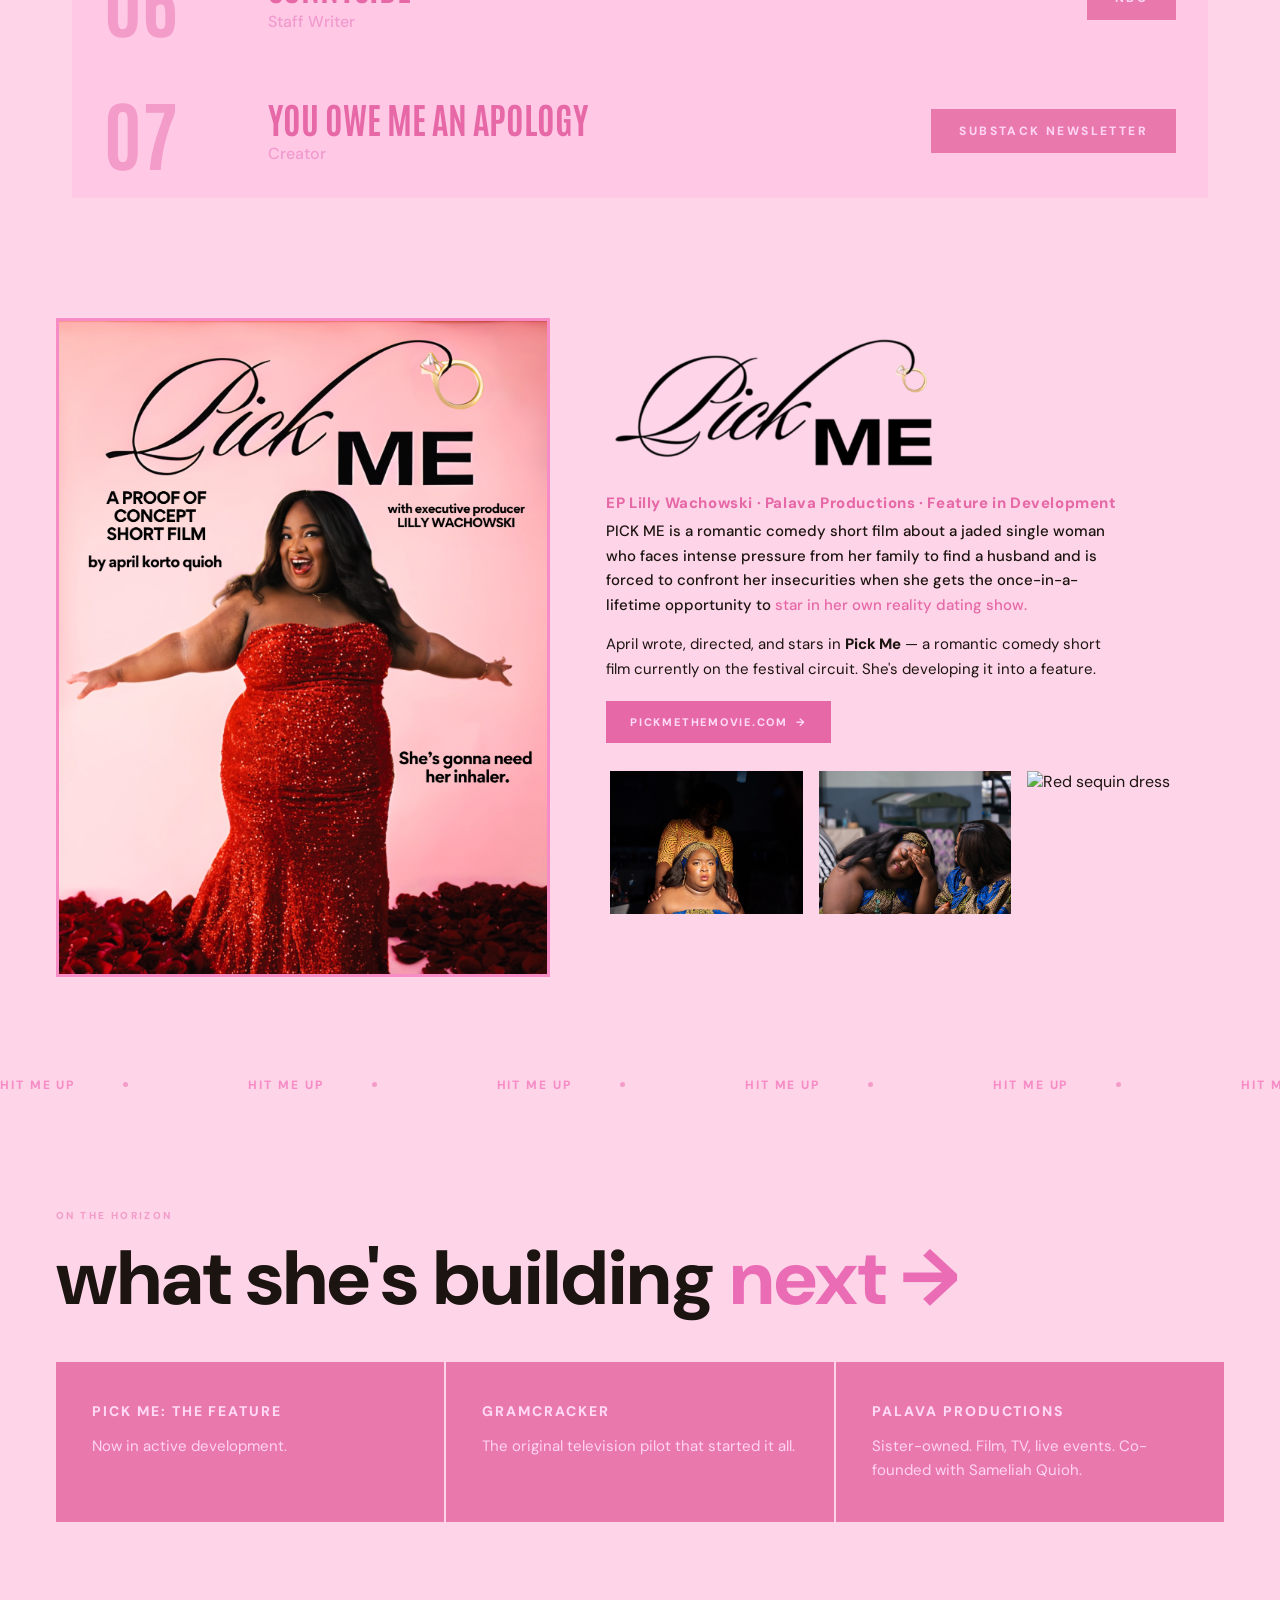
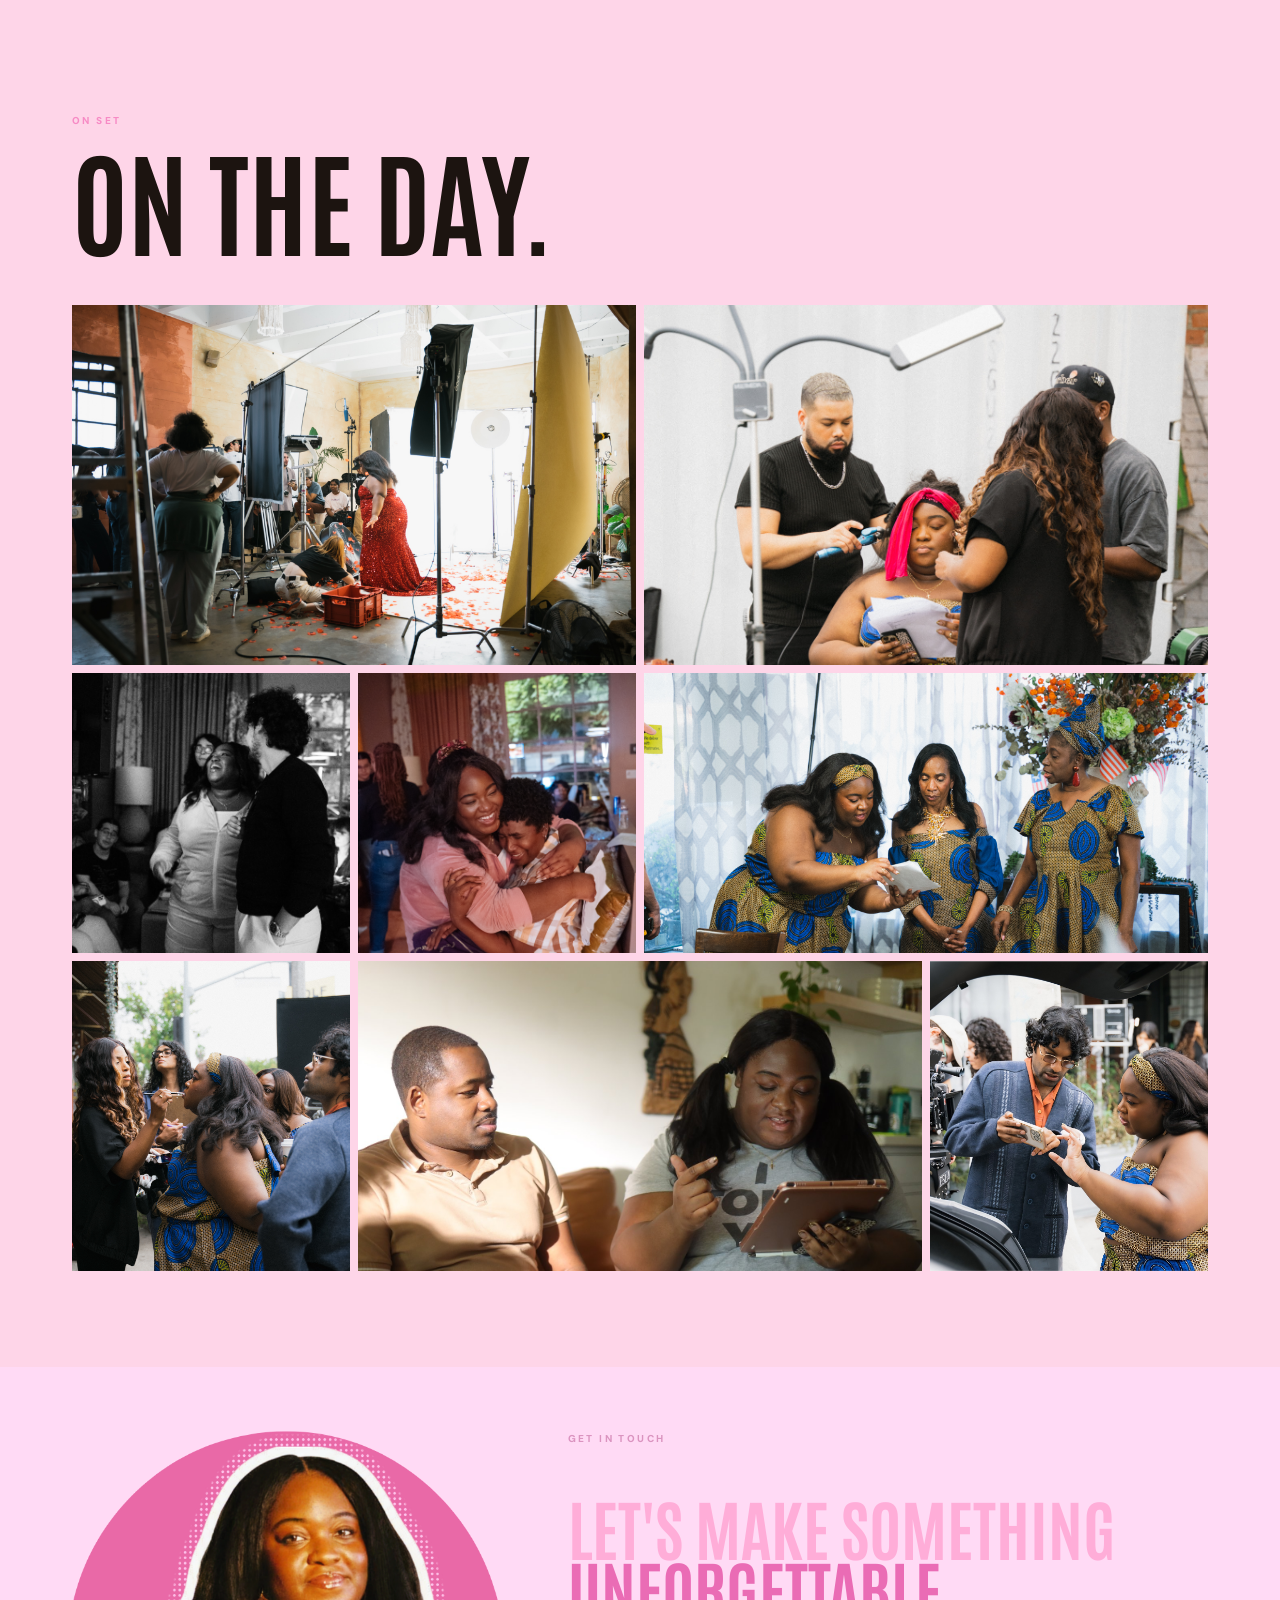
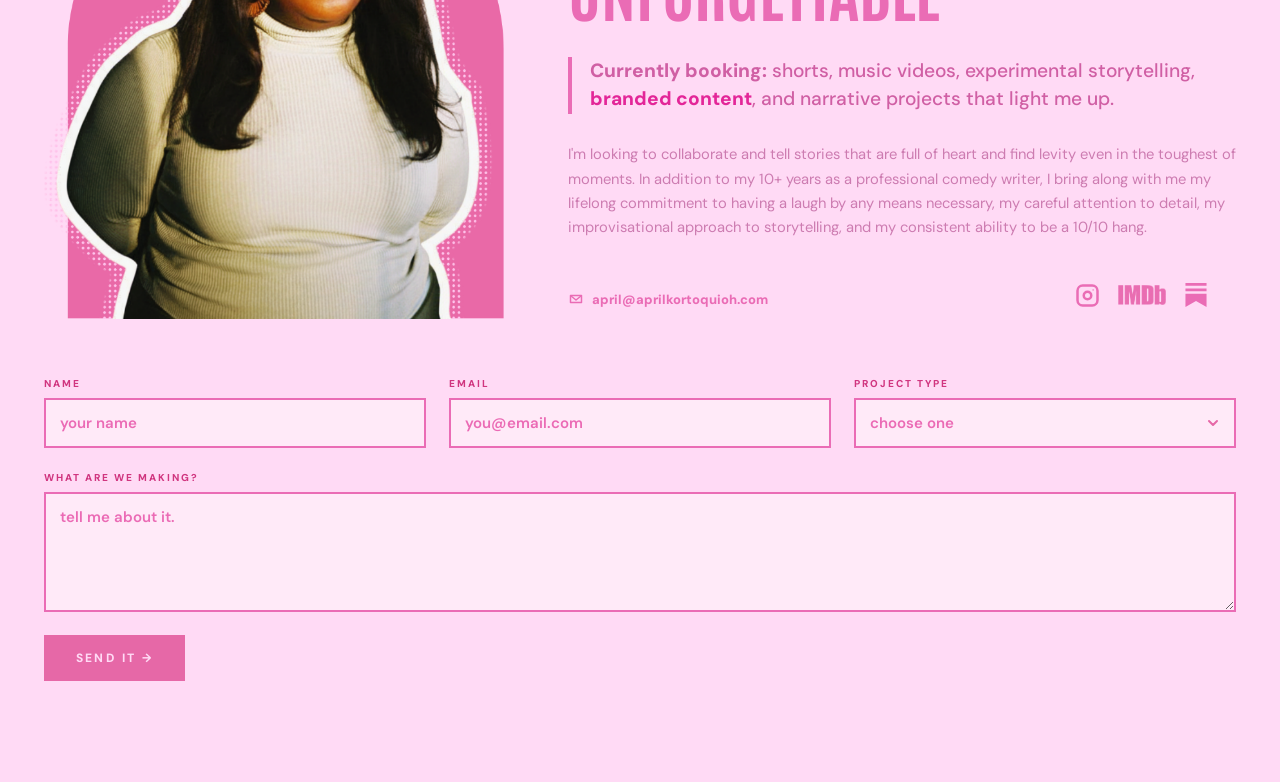
==== commit 5a609b3c: "Update Pick Me website links to pickmethemovie.com" ====
--- a/index.html
+++ b/index.html
@@ -2807,7 +2807,7 @@
         <h3 class="about-hed"><em>April Korto Quioh</em> is a <a href="https://decider.com/2024/04/10/loot-taylor-swift-episode-season-2-episode-3-recap-swiftie-michaela-jae-rodriguez-interview/" target="_blank" rel="noopener" style="color:inherit;text-decoration:none;" onmouseover="this.style.color='#E768A7'" onmouseout="this.style.color='inherit'">celebrated</a> Liberian-American screenwriter, <em>director,</em> comedian, and actress.</h3>
         <p>She grew up in Minneapolis, Minnesota in a tight-knit community of eccentric Liberian immigrants. She writes about them often.</p>
         <p>She's currently based in Los Angeles, where she has written on NBC's <a href="https://www.nbc.com/brooklyn-nine-nine" target="_blank" rel="noopener"><strong>Brooklyn Nine-Nine</strong></a> and Hulu's <a href="https://www.hulu.com/series/the-other-black-girl-97e0a1b9-31c0-4e37-9c76-6de1f42b6ddb" target="_blank" rel="noopener"><strong>The Other Black Girl</strong></a>, was a Co-Executive Producer on Netflix's <a href="https://www.netflix.com/title/81478195" target="_blank" rel="noopener"><strong>Survival of the Thickest</strong></a>, and a Supervising Producer on Apple TV+'s <a href="https://tv.apple.com/us/show/loot/umc.cmc.5erbujil1mpazuerhr1udnk45" target="_blank" rel="noopener"><strong>Loot</strong></a>.</p>
-        <p>Recently, she wrote, directed, and starred in her short film <a href="https://pickme.aprilkortoquioh.com" target="_blank" rel="noopener" style="color:#e768a7;text-decoration:none;"><strong>Pick Me</strong></a>, Executive Produced by <strong>Lilly Wachowski</strong>, and is now developing it into a feature-length film.</p>
+        <p>Recently, she wrote, directed, and starred in her short film <a href="https://pickmethemovie.com" target="_blank" rel="noopener" style="color:#e768a7;text-decoration:none;"><strong>Pick Me</strong></a>, Executive Produced by <strong>Lilly Wachowski</strong>, and is now developing it into a feature-length film.</p>
         <p>For brands, she turns <a href="https://aprilkortoquioh.com/brands" target="_blank" rel="noopener" class="brand-link">branded content</a> into prestige television - vertical series with characters, cliffhangers, and jokes people actually want to group chat about.</p>
         <p>She runs a production company called <a href="https://palavaproductions.com" target="_blank" rel="noopener" style="color:#e768a7;text-decoration:none;"><strong>Palava Productions</strong></a> with her best friend, collaborator, and older sister. She could model but she's really more of an intellectual.</p>
         <p>If you're just like everyone else and can't get enough April, you should read her newsletter, <a href="https://youowemeanapology.substack.com/" target="_blank" rel="noopener" style="color:#e768a7;text-decoration:none;"><strong>You Owe Me An Apology</strong></a>.</p>
@@ -2926,7 +2926,7 @@
           <div class="c6-ep">EP Lilly Wachowski · Palava Productions · Feature in Development</div>
           <div class="c6-logline">PICK ME is a romantic comedy short film about a jaded single woman who faces intense pressure from her family to find a husband and is forced to confront her insecurities when she gets the once-in-a-lifetime opportunity to <span class="accent">star in her own reality dating show.</span></div>
           <div class="c6-body">April wrote, directed, and stars in <strong>Pick Me</strong> — a romantic comedy short film currently on the festival circuit. She's developing it into a feature.</div>
-          <a href="https://pickme.aprilkortoquioh.com" target="_blank" rel="noopener" class="c6-circuit">pickme.aprilkortoquioh.com</a>
+          <a href="https://pickmethemovie.com" target="_blank" rel="noopener" class="c6-circuit">pickmethemovie.com</a>
           <div class="c6-thumbs-right">
             <div class="c6-thumb" onclick="swapHero(this)">
               <img src="official photos/Lee_Dubin03560.jpg" alt="Spotlight scene" style="object-position:center 55%" data-heropos="center 45%">
